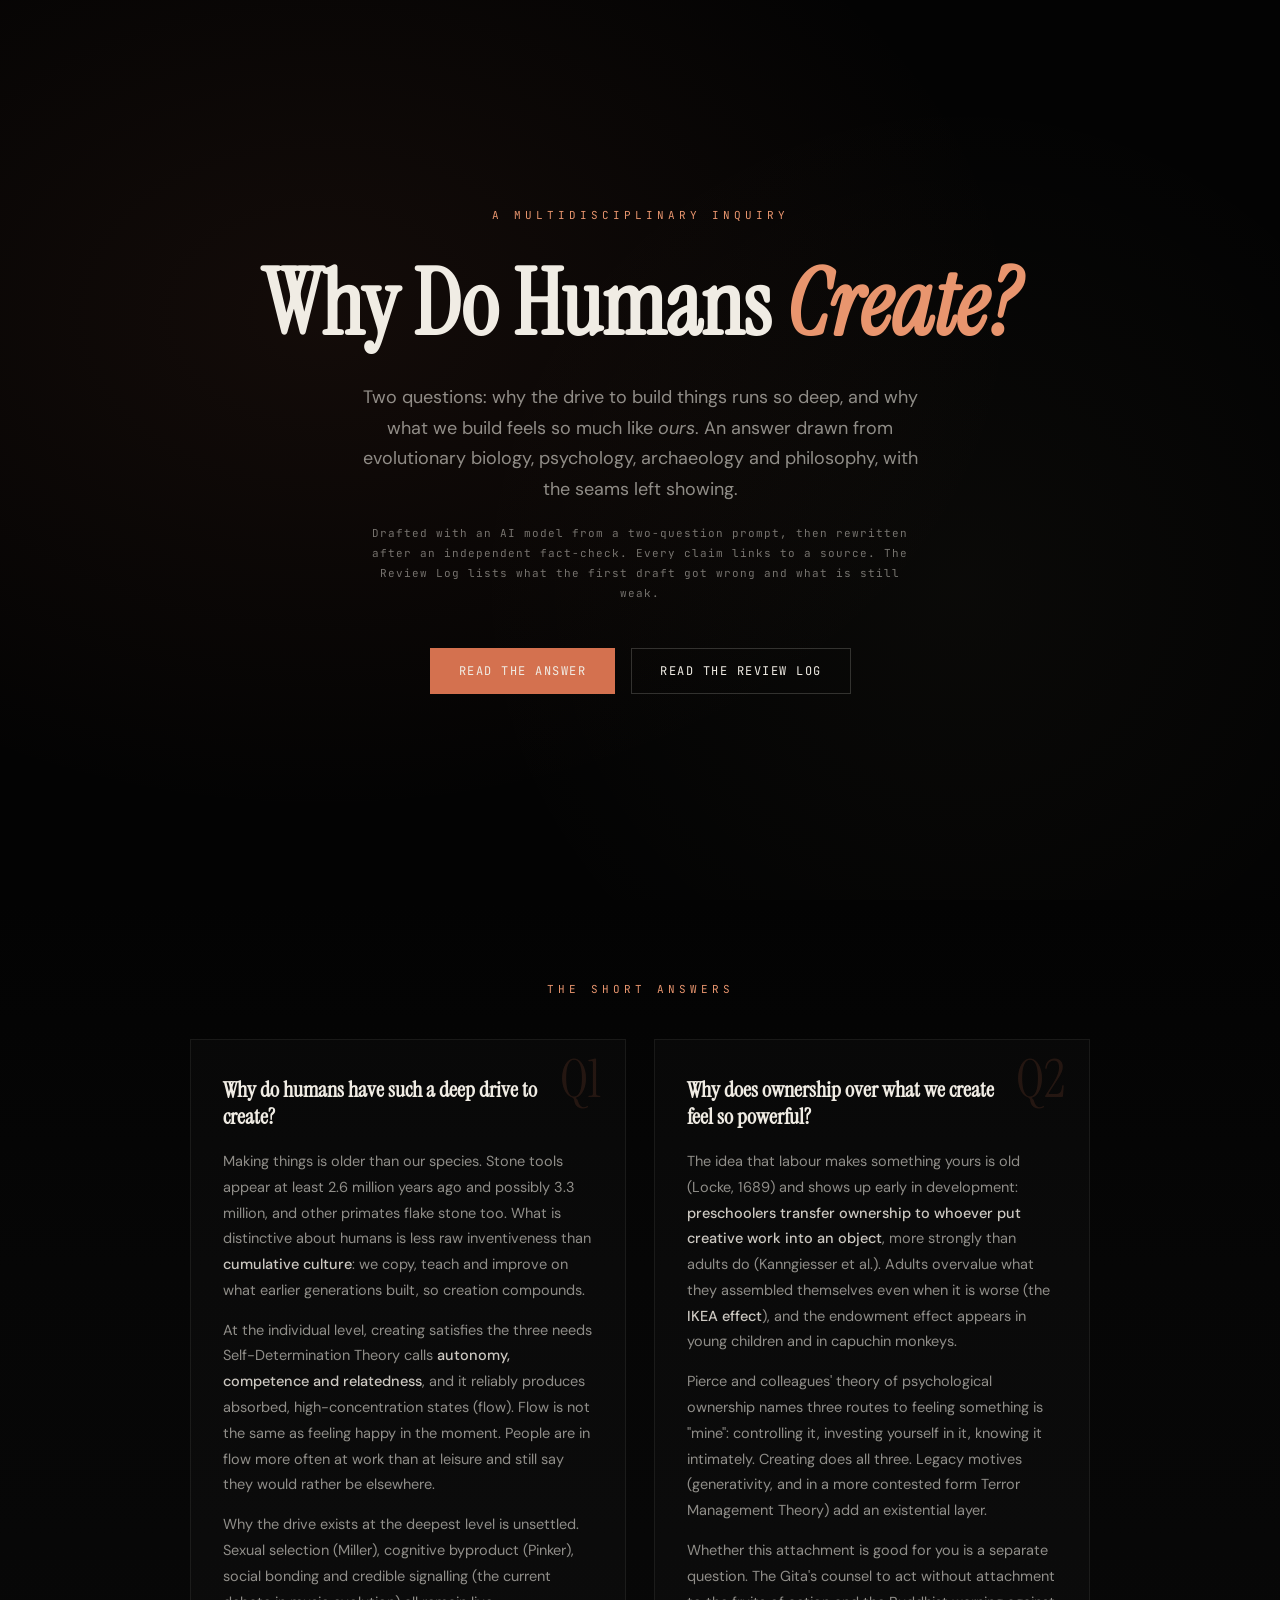
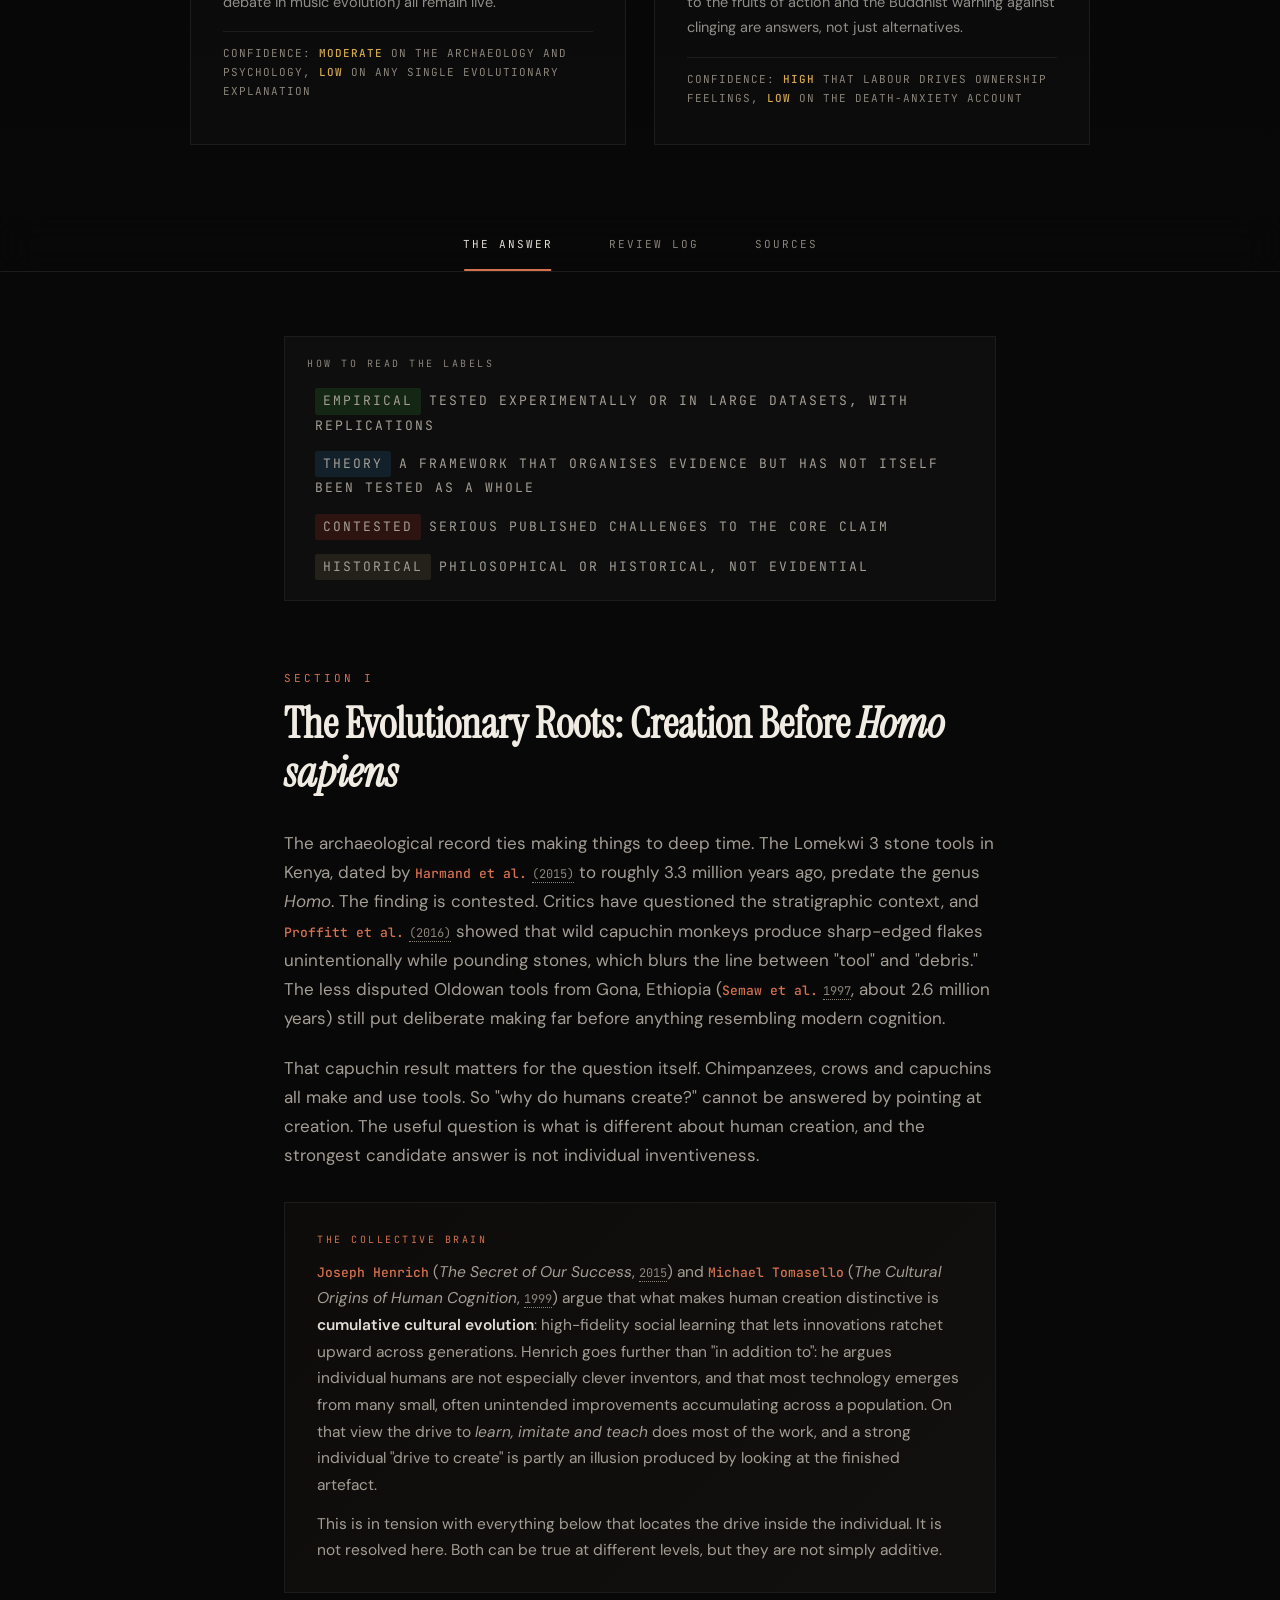
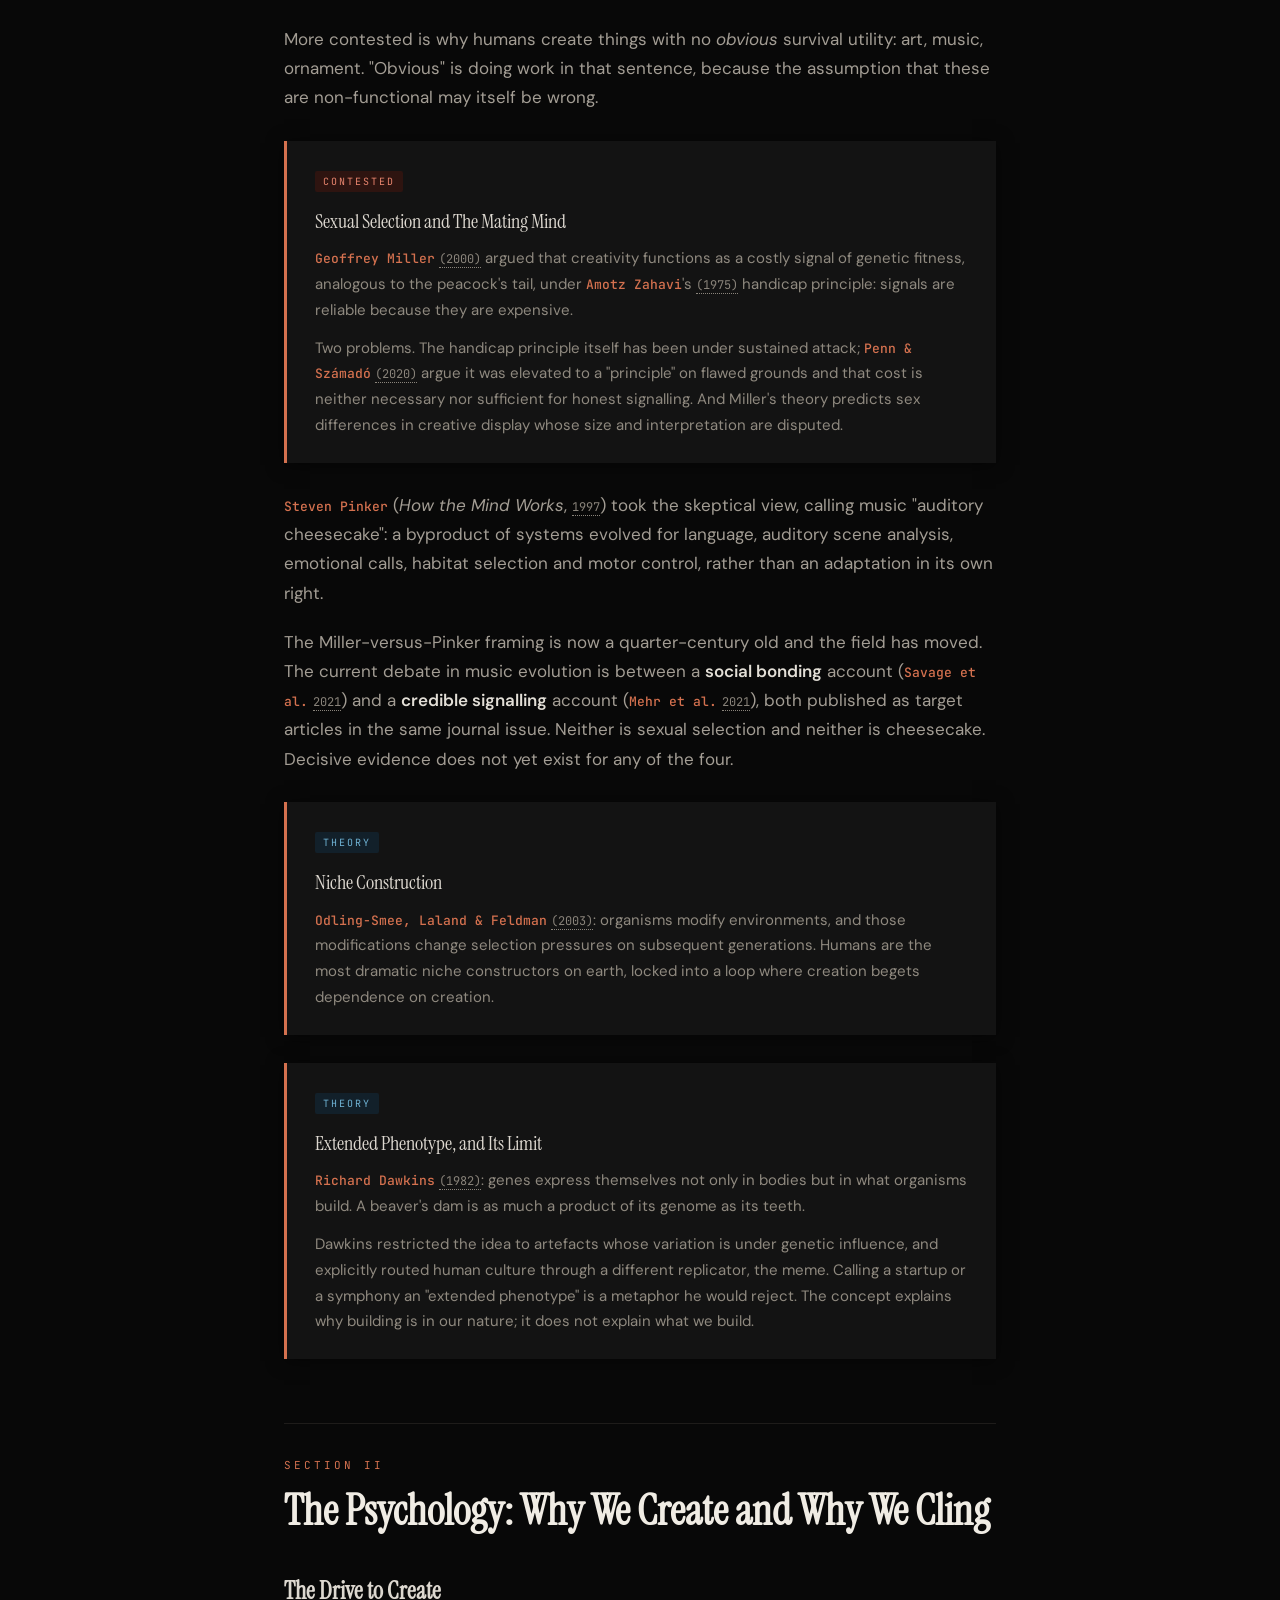
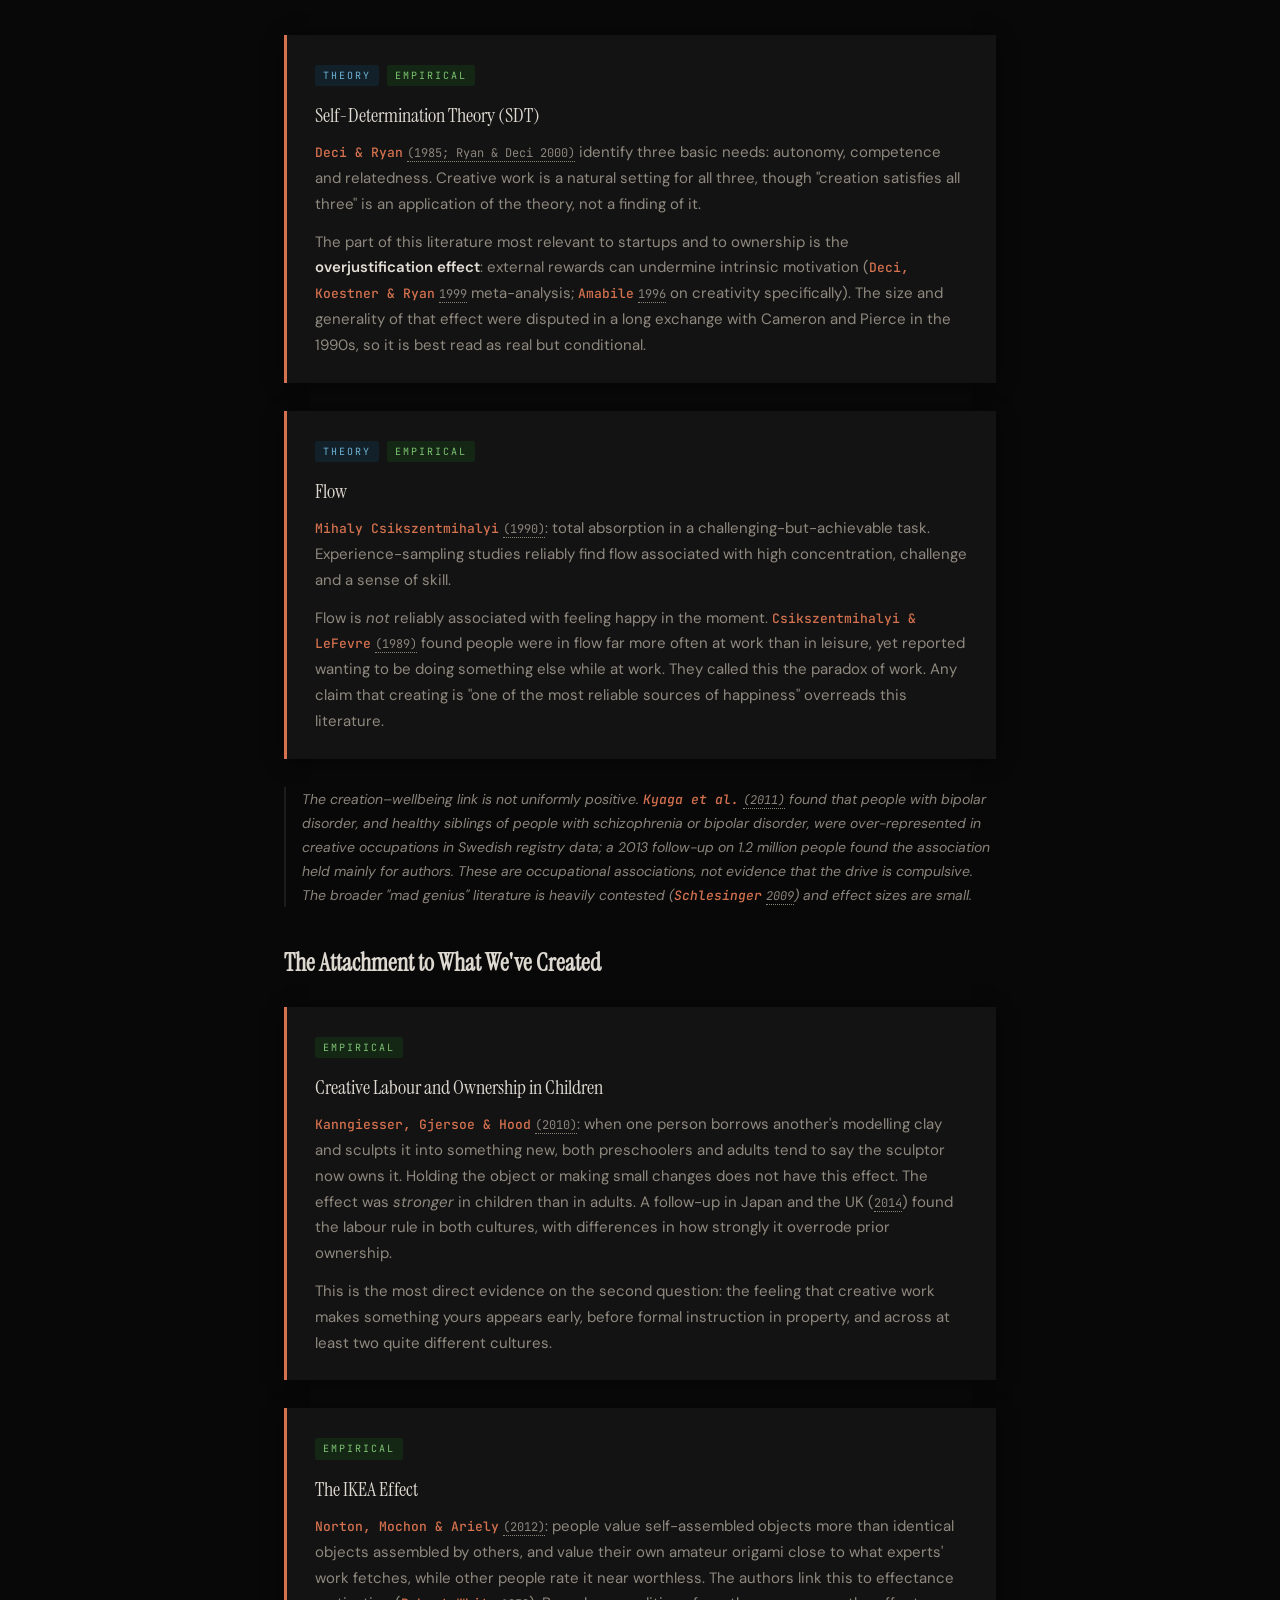
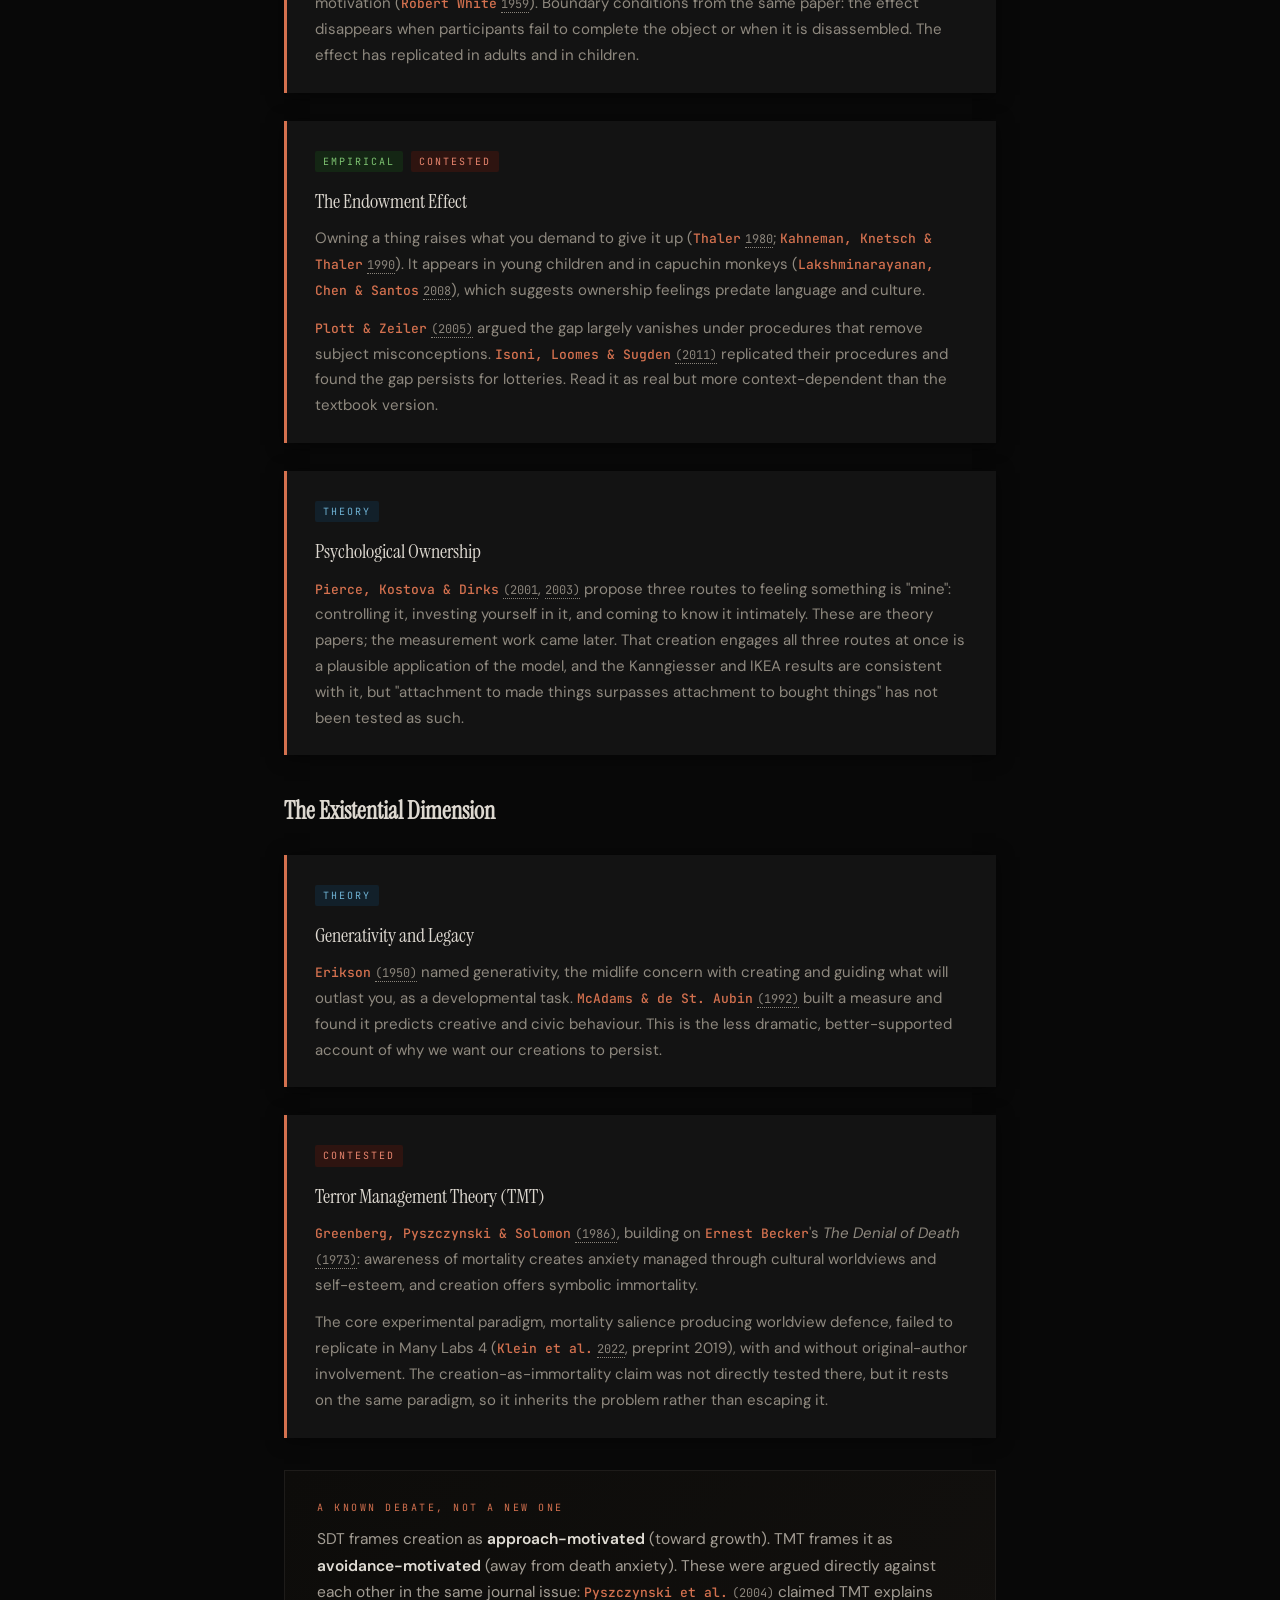
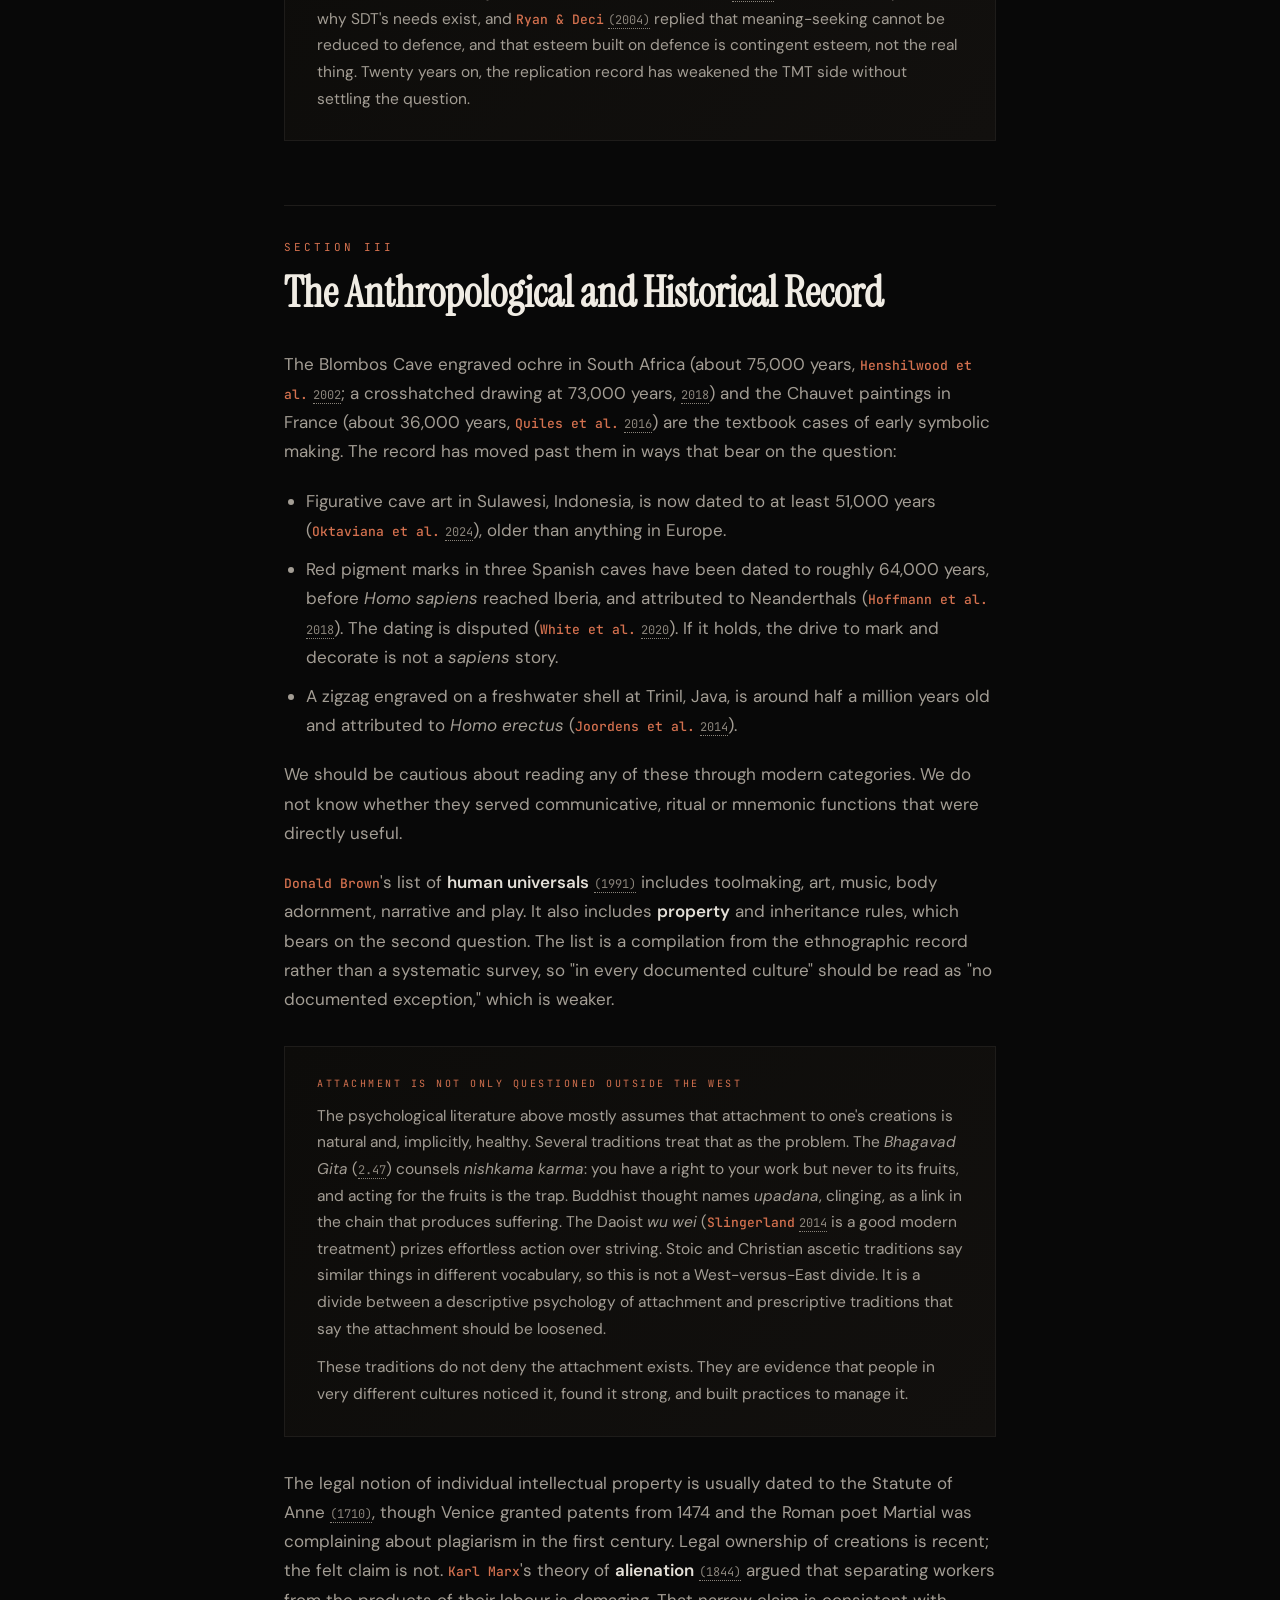
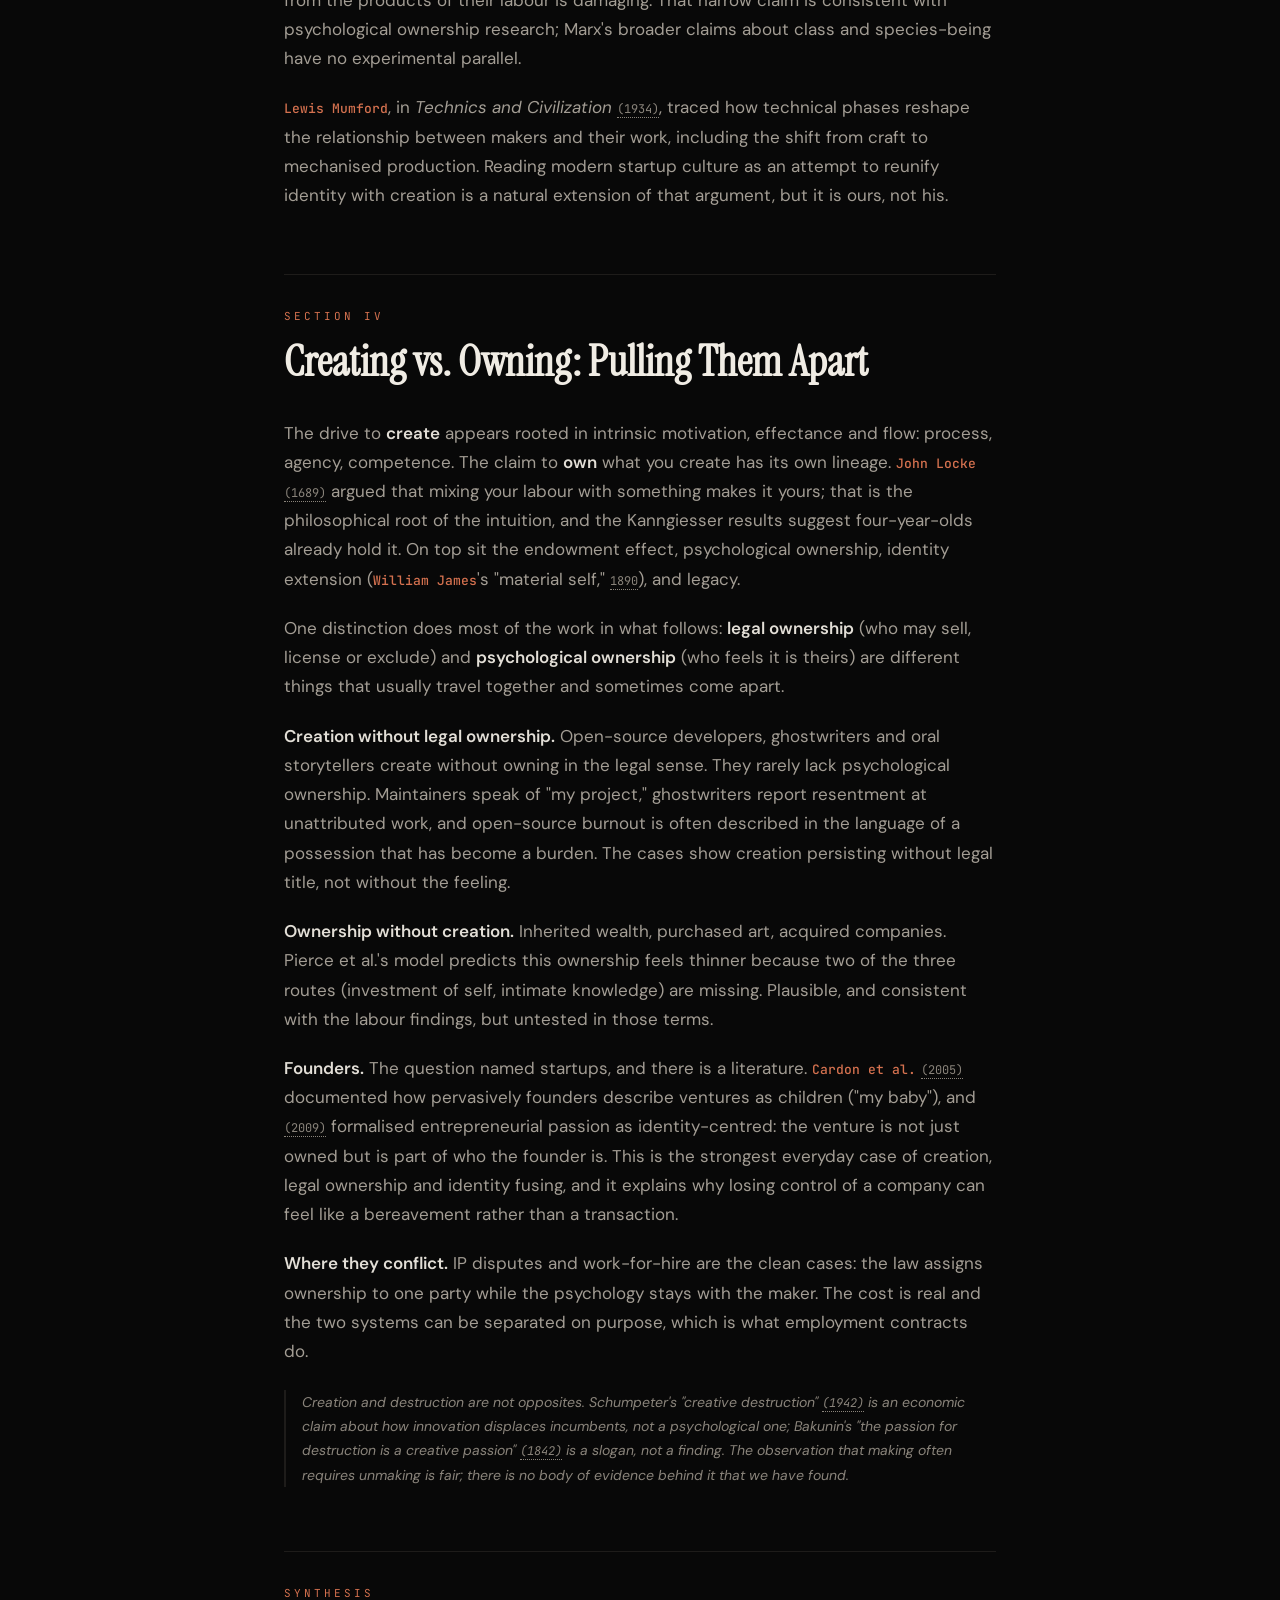
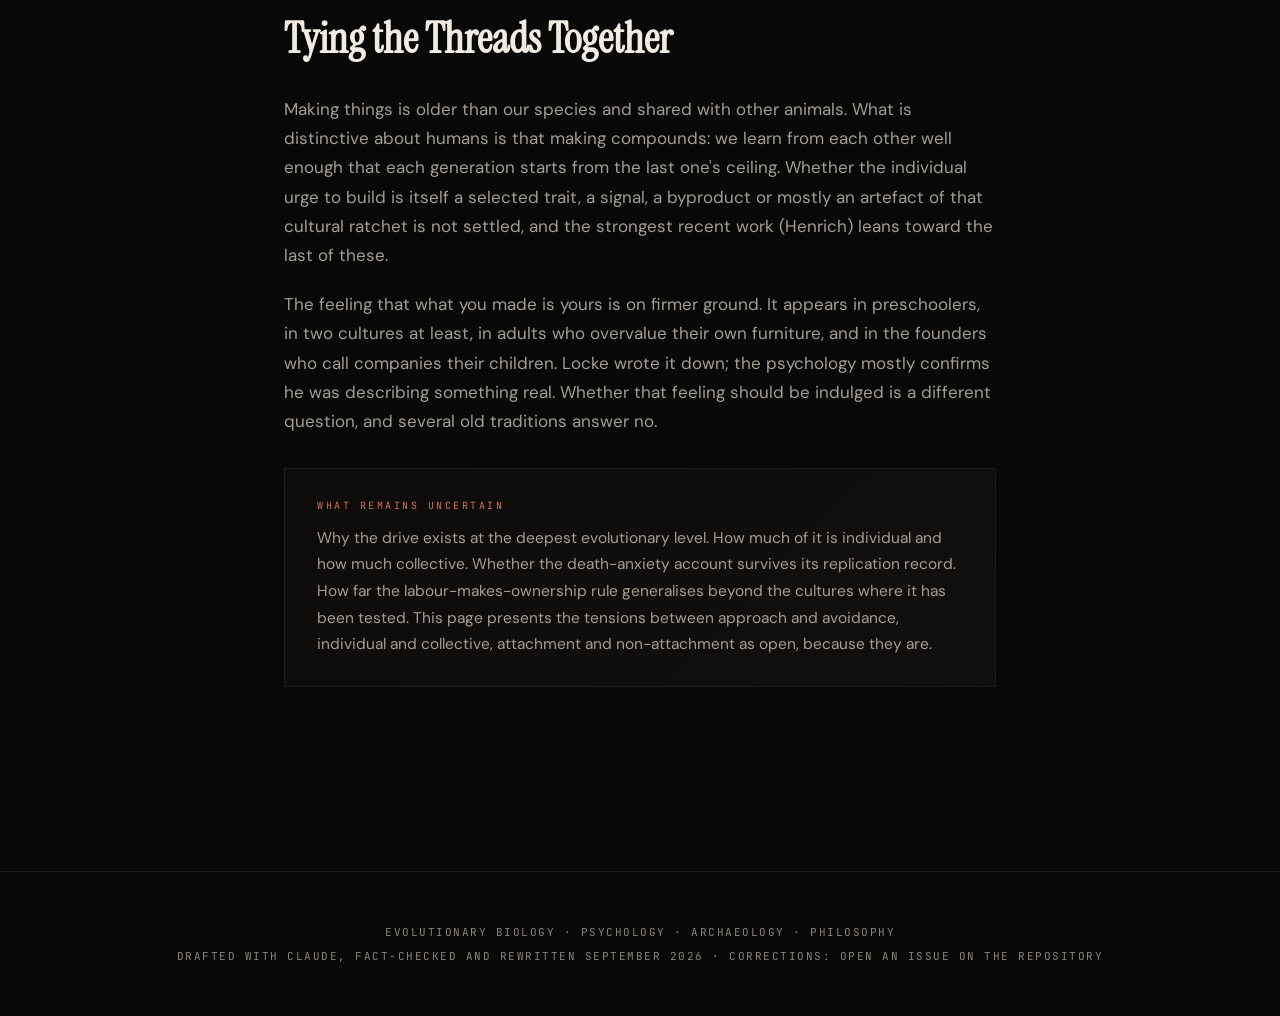
==== index.html @ f24d432f "Why Humans Create: fact-checked rewrite with sources and review log Co-Authored-By: Claude Fable 5.1" ====
<!DOCTYPE html>
<html lang="en">
<head>
<meta charset="UTF-8">
<meta name="viewport" content="width=device-width, initial-scale=1.0">
<title>Why Humans Create: A Multidisciplinary Inquiry</title>
<meta name="description" content="A research-grounded answer to two questions: why humans have such a deep drive to create, and why ownership over what we create feels so powerful. With sources, confidence labels, and a review log.">
<link href="https://fonts.googleapis.com/css2?family=Instrument+Serif:ital@0;1&family=DM+Sans:ital,wght@0,300;0,400;0,500;0,600;1,400&family=JetBrains+Mono:wght@400;500&display=swap" rel="stylesheet">
<style>
  :root {
    --ink: #e2ded6;
    --paper: #080808;
    --accent: #d4714f;
    --accent-light: #e8956e;
    --muted: #8a847b;
    --text-body: #a39d94;
    --text-card: #8f897f;
    --section-bg: #0e0e0e;
    --card-bg: #131313;
    --border: #1e1c1a;
    --shadow: rgba(0, 0, 0, 0.5);
  }

  * { margin: 0; padding: 0; box-sizing: border-box; }

  body {
    font-family: 'DM Sans', sans-serif;
    background: var(--paper);
    color: var(--ink);
    line-height: 1.72;
    font-size: 17px;
    -webkit-font-smoothing: antialiased;
  }

  a { color: var(--accent-light); }
  a:focus-visible, button:focus-visible { outline: 2px solid var(--accent-light); outline-offset: 3px; }

  /* HERO */
  .hero {
    min-height: 100vh;
    display: flex;
    flex-direction: column;
    justify-content: center;
    align-items: center;
    text-align: center;
    padding: 60px 24px;
    position: relative;
    overflow: hidden;
    background: #030303;
  }

  .hero::before {
    content: '';
    position: absolute;
    inset: 0;
    background:
      radial-gradient(ellipse 700px 500px at 25% 35%, rgba(212, 113, 79, 0.08), transparent),
      radial-gradient(ellipse 500px 500px at 75% 65%, rgba(232, 213, 160, 0.03), transparent);
    pointer-events: none;
  }

  .hero-label {
    font-family: 'JetBrains Mono', monospace;
    font-size: 11px;
    letter-spacing: 4px;
    text-transform: uppercase;
    color: var(--accent-light);
    margin-bottom: 32px;
    opacity: 0;
    animation: fadeUp 0.8s ease 0.2s forwards;
    position: relative; z-index: 1;
  }

  .hero h1 {
    font-family: 'Instrument Serif', serif;
    font-size: clamp(42px, 7vw, 96px);
    color: #f0ece4;
    line-height: 1.08;
    max-width: 800px;
    margin-bottom: 28px;
    opacity: 0;
    animation: fadeUp 0.8s ease 0.4s forwards;
    position: relative; z-index: 1;
  }

  .hero h1 em { font-style: italic; color: var(--accent-light); }

  .hero-sub {
    font-size: 18px;
    color: rgba(226, 222, 214, 0.62);
    max-width: 560px;
    line-height: 1.7;
    margin-bottom: 20px;
    opacity: 0;
    animation: fadeUp 0.8s ease 0.6s forwards;
    position: relative; z-index: 1;
  }

  .hero-prov {
    font-family: 'JetBrains Mono', monospace;
    font-size: 11px; letter-spacing: 1px;
    color: rgba(226, 222, 214, 0.5);
    max-width: 560px; line-height: 1.8;
    margin-bottom: 44px;
    opacity: 0; animation: fadeUp 0.8s ease 0.7s forwards;
    position: relative; z-index: 1;
  }

  .hero-nav {
    display: flex; gap: 16px; flex-wrap: wrap; justify-content: center;
    opacity: 0; animation: fadeUp 0.8s ease 0.8s forwards;
    position: relative; z-index: 1;
  }

  .hero-nav a, .hero-nav button {
    font-family: 'JetBrains Mono', monospace;
    font-size: 12px; letter-spacing: 1.5px; text-transform: uppercase;
    text-decoration: none; color: #f0ece4; background: none; cursor: pointer;
    padding: 14px 28px;
    border: 1px solid rgba(226, 222, 214, 0.2);
    transition: all 0.3s ease;
  }

  .hero-nav a:hover, .hero-nav button:hover { background: var(--accent); border-color: var(--accent); }
  .hero-nav .primary { background: var(--accent); border-color: var(--accent); }
  .hero-nav .primary:hover { background: var(--accent-light); border-color: var(--accent-light); }

  @keyframes fadeUp {
    from { opacity: 0; transform: translateY(24px); }
    to { opacity: 1; transform: translateY(0); }
  }

  @media (prefers-reduced-motion: reduce) {
    .hero-label, .hero h1, .hero-sub, .hero-prov, .hero-nav { animation: none; opacity: 1; }
  }

  /* TLDR */
  .tldr-section {
    background: linear-gradient(180deg, #030303, #060606 40%, var(--paper) 100%);
    padding: 80px 24px 72px;
  }

  .tldr-inner {
    max-width: 900px; margin: 0 auto;
    display: grid; grid-template-columns: 1fr 1fr; gap: 28px;
  }

  .tldr-label {
    grid-column: 1 / -1; text-align: center;
    font-family: 'JetBrains Mono', monospace;
    font-size: 11px; letter-spacing: 4px; text-transform: uppercase;
    color: var(--accent-light); margin-bottom: 12px;
  }

  .tldr-card {
    background: rgba(255, 255, 255, 0.015);
    border: 1px solid rgba(226, 222, 214, 0.08);
    padding: 36px 32px; position: relative;
  }

  .tldr-card .tldr-q-num {
    font-family: 'Instrument Serif', serif; font-size: 52px;
    color: rgba(212, 113, 79, 0.14);
    position: absolute; top: 14px; right: 24px; line-height: 1;
  }

  .tldr-card h3 {
    font-family: 'Instrument Serif', serif; font-size: 22px;
    color: #f0ece4; line-height: 1.25; margin-bottom: 18px; max-width: 88%;
  }

  .tldr-card p {
    font-size: 14.5px; line-height: 1.78;
    color: rgba(226, 222, 214, 0.62); margin-bottom: 14px;
  }
  .tldr-card p:last-child { margin-bottom: 0; }
  .tldr-card p strong { color: rgba(226, 222, 214, 0.9); font-weight: 500; }

  .confidence {
    font-family: 'JetBrains Mono', monospace; font-size: 11px; letter-spacing: 1px;
    text-transform: uppercase; color: var(--muted);
    border-top: 1px solid rgba(226, 222, 214, 0.08); padding-top: 12px; margin-top: 16px;
  }
  .confidence b { color: #d4a94e; font-weight: 500; }

  @media (max-width: 720px) {
    .tldr-inner { grid-template-columns: 1fr; }
    .tldr-section { padding: 60px 18px 48px; }
    .tldr-card { padding: 28px 24px; }
  }

  /* TABS */
  .tab-bar {
    position: sticky; top: 0; z-index: 100;
    background: rgba(8, 8, 8, 0.88);
    backdrop-filter: blur(20px); -webkit-backdrop-filter: blur(20px);
    border-bottom: 1px solid var(--border);
    display: flex; justify-content: center; padding: 0 24px;
  }

  .tab-btn {
    font-family: 'JetBrains Mono', monospace;
    font-size: 11px; letter-spacing: 2px; text-transform: uppercase;
    background: none; border: none; color: var(--muted);
    padding: 20px 28px; cursor: pointer; position: relative;
    transition: color 0.3s ease;
  }

  .tab-btn::after {
    content: ''; position: absolute; bottom: 0; left: 50%; transform: translateX(-50%);
    width: 0; height: 2px; background: var(--accent); transition: width 0.3s ease;
  }

  .tab-btn[aria-selected="true"] { color: var(--ink); }
  .tab-btn[aria-selected="true"]::after { width: 60%; }
  .tab-btn:hover { color: var(--ink); }

  /* CONTENT */
  .panel { display: none; }
  .panel.active { display: block; }

  .content-wrap { max-width: 760px; margin: 0 auto; padding: 64px 24px 120px; }

  .section-num {
    font-family: 'JetBrains Mono', monospace;
    font-size: 11px; letter-spacing: 3px; text-transform: uppercase;
    color: var(--accent); display: block; margin-bottom: 12px;
  }

  h2.section-title {
    font-family: 'Instrument Serif', serif;
    font-size: clamp(30px, 4.5vw, 42px); line-height: 1.15;
    margin-bottom: 32px; color: #f0ece4;
  }

  h3.sub-title {
    font-family: 'Instrument Serif', serif;
    font-size: 24px; line-height: 1.3; margin: 40px 0 16px; color: #ddd8d0;
  }

  .section-block { margin-bottom: 64px; padding-top: 32px; }
  .section-block + .section-block { border-top: 1px solid var(--border); }

  p { margin-bottom: 20px; color: var(--text-body); font-weight: 400; }
  ul.plain { margin: 0 0 20px 22px; color: var(--text-body); }
  ul.plain li { margin-bottom: 10px; }

  /* LEGEND */
  .legend {
    display: flex; flex-wrap: wrap; gap: 10px 18px; margin: 0 0 36px;
    padding: 18px 22px; border: 1px solid var(--border); background: var(--section-bg);
  }
  .legend .legend-title {
    flex-basis: 100%; font-family: 'JetBrains Mono', monospace; font-size: 10px;
    letter-spacing: 2.5px; text-transform: uppercase; color: var(--muted); margin-bottom: 4px;
  }
  .legend span.tag { font-size: 13px; color: var(--text-body); }
  .tag { display: inline-block; font-family: 'JetBrains Mono', monospace; font-size: 10px; letter-spacing: 2px; text-transform: uppercase; padding: 2px 8px; border-radius: 2px; margin-right: 8px; }
  .tag-empirical { background: #142614; color: #7ec472; }
  .tag-theory { background: #12202a; color: #6fb2d4; }
  .tag-contested { background: #2e1410; color: #e8856e; }
  .tag-historical { background: #24201a; color: #c9b184; }

  /* CONCEPT CARDS */
  .concept-card {
    background: var(--card-bg); border-left: 3px solid var(--accent);
    padding: 24px 28px; margin: 28px 0; box-shadow: 0 2px 16px var(--shadow);
  }

  .concept-card .card-label { margin-bottom: 10px; }

  .concept-card .card-title {
    font-family: 'Instrument Serif', serif; font-size: 20px;
    margin-bottom: 8px; color: #ddd8d0;
  }

  .concept-card p { font-size: 15px; margin-bottom: 12px; color: var(--text-card); }
  .concept-card p:last-child { margin-bottom: 0; }

  /* TENSION CALLOUT */
  .tension-box {
    background: linear-gradient(135deg, #0d0c0a, #12100e);
    border: 1px solid var(--border); padding: 28px 32px; margin: 32px 0;
    position: relative;
  }

  .tension-box .tension-label {
    font-family: 'JetBrains Mono', monospace;
    font-size: 10px; letter-spacing: 2.5px; text-transform: uppercase;
    color: var(--accent); margin-bottom: 10px;
  }

  .tension-box p { font-size: 15.5px; margin-bottom: 12px; color: var(--text-body); }
  .tension-box p:last-child { margin-bottom: 0; }

  .researcher { font-family: 'JetBrains Mono', monospace; font-size: 13px; font-weight: 500; color: var(--accent); }
  a.cite { font-family: 'JetBrains Mono', monospace; font-size: 12px; color: var(--muted); text-decoration: none; border-bottom: 1px dotted var(--muted); }
  a.cite:hover { color: var(--accent-light); border-bottom-color: var(--accent-light); }
  strong { font-weight: 600; color: var(--ink); }
  em { font-style: italic; }

  /* REVIEW LOG */
  .audit-item {
    background: var(--card-bg); border: 1px solid var(--border);
    margin: 24px 0; box-shadow: 0 1px 8px var(--shadow); padding: 20px 24px;
  }
  .audit-head { display: flex; align-items: flex-start; gap: 12px; margin-bottom: 10px; }
  .audit-severity {
    font-family: 'JetBrains Mono', monospace;
    font-size: 10px; letter-spacing: 1px; text-transform: uppercase;
    padding: 3px 10px; border-radius: 2px; flex-shrink: 0; margin-top: 3px;
  }
  .severity-high { background: #2e1410; color: #e8856e; }
  .severity-med { background: #2a2010; color: #d4a94e; }
  .severity-low { background: #142614; color: #7ec472; }
  .audit-head h4 { font-family: 'DM Sans', sans-serif; font-size: 16px; font-weight: 500; color: #ccc8c0; line-height: 1.4; }
  .audit-item p { font-size: 15px; margin-bottom: 10px; }
  .audit-item p:last-child { margin-bottom: 0; }
  .audit-item .fix { color: var(--text-card); }
  .audit-item .fix b { color: #7ec472; font-weight: 500; font-family: 'JetBrains Mono', monospace; font-size: 11px; letter-spacing: 1px; text-transform: uppercase; margin-right: 6px; }
  .audit-item .fix b.open { color: #d4a94e; }

  .aside-note {
    font-size: 14px; color: var(--muted);
    border-left: 2px solid var(--border); padding-left: 16px;
    margin: 24px 0; font-style: italic;
  }

  /* SOURCES */
  .sources ol { margin: 0 0 0 22px; color: var(--text-body); font-size: 14.5px; }
  .sources li { margin-bottom: 12px; line-height: 1.6; }
  .sources li:target { background: rgba(212, 113, 79, 0.08); outline: 1px solid rgba(212,113,79,0.3); padding: 4px 8px; }
  .sources a { color: var(--accent-light); text-decoration: none; border-bottom: 1px dotted var(--accent-light); word-break: break-all; }

  .progress-track { position: fixed; top: 0; left: 0; width: 100%; height: 3px; z-index: 200; }
  .progress-fill { height: 100%; width: 0%; background: var(--accent); transition: width 0.1s linear; }

  .footer {
    text-align: center; padding: 48px 24px; border-top: 1px solid var(--border);
    font-family: 'JetBrains Mono', monospace;
    font-size: 11px; letter-spacing: 1.5px; text-transform: uppercase; color: var(--muted);
    line-height: 2.2;
  }

  @media (max-width: 640px) {
    .content-wrap { padding: 40px 18px 80px; }
    .tab-btn { padding: 16px 14px; font-size: 10px; letter-spacing: 1.5px; }
    .concept-card { padding: 20px; }
    .tension-box { padding: 24px 20px; }
    .hero-nav a, .hero-nav button { padding: 12px 20px; }
  }
</style>
</head>
<body>

<div class="progress-track" aria-hidden="true"><div class="progress-fill" id="progressFill"></div></div>

<section class="hero">
  <span class="hero-label">A Multidisciplinary Inquiry</span>
  <h1>Why Do Humans <em>Create?</em></h1>
  <p class="hero-sub">Two questions: why the drive to build things runs so deep, and why what we build feels so much like <em>ours</em>. An answer drawn from evolutionary biology, psychology, archaeology and philosophy, with the seams left showing.</p>
  <p class="hero-prov">Drafted with an AI model from a two-question prompt, then rewritten after an independent fact-check. Every claim links to a source. The Review Log lists what the first draft got wrong and what is still weak.</p>
  <div class="hero-nav">
    <button class="primary" type="button" onclick="switchTab('research', true)">Read the Answer</button>
    <button type="button" onclick="switchTab('audit', true)">Read the Review Log</button>
  </div>
</section>

<section class="tldr-section">
  <div class="tldr-inner">
    <div class="tldr-label">The Short Answers</div>
    <div class="tldr-card">
      <span class="tldr-q-num" aria-hidden="true">Q1</span>
      <h3>Why do humans have such a deep drive to create?</h3>
      <p>Making things is older than our species. Stone tools appear at least 2.6 million years ago and possibly 3.3 million, and other primates flake stone too. What is distinctive about humans is less raw inventiveness than <strong>cumulative culture</strong>: we copy, teach and improve on what earlier generations built, so creation compounds.</p>
      <p>At the individual level, creating satisfies the three needs Self-Determination Theory calls <strong>autonomy, competence and relatedness</strong>, and it reliably produces absorbed, high-concentration states (flow). Flow is not the same as feeling happy in the moment. People are in flow more often at work than at leisure and still say they would rather be elsewhere.</p>
      <p>Why the drive exists at the deepest level is unsettled. Sexual selection (Miller), cognitive byproduct (Pinker), social bonding and credible signalling (the current debate in music evolution) all remain live.</p>
      <div class="confidence">Confidence: <b>moderate</b> on the archaeology and psychology, <b>low</b> on any single evolutionary explanation</div>
    </div>
    <div class="tldr-card">
      <span class="tldr-q-num" aria-hidden="true">Q2</span>
      <h3>Why does ownership over what we create feel so powerful?</h3>
      <p>The idea that labour makes something yours is old (Locke, 1689) and shows up early in development: <strong>preschoolers transfer ownership to whoever put creative work into an object</strong>, more strongly than adults do (Kanngiesser et al.). Adults overvalue what they assembled themselves even when it is worse (the <strong>IKEA effect</strong>), and the endowment effect appears in young children and in capuchin monkeys.</p>
      <p>Pierce and colleagues' theory of psychological ownership names three routes to feeling something is "mine": controlling it, investing yourself in it, knowing it intimately. Creating does all three. Legacy motives (generativity, and in a more contested form Terror Management Theory) add an existential layer.</p>
      <p>Whether this attachment is good for you is a separate question. The Gita's counsel to act without attachment to the fruits of action and the Buddhist warning against clinging are answers, not just alternatives.</p>
      <div class="confidence">Confidence: <b>high</b> that labour drives ownership feelings, <b>low</b> on the death-anxiety account</div>
    </div>
  </div>
</section>

<div class="tab-bar" id="main" role="tablist" aria-label="Page sections">
  <button class="tab-btn" role="tab" id="tab-research" aria-controls="panel-research" aria-selected="true" onclick="switchTab('research')">The Answer</button>
  <button class="tab-btn" role="tab" id="tab-audit" aria-controls="panel-audit" aria-selected="false" onclick="switchTab('audit')">Review Log</button>
  <button class="tab-btn" role="tab" id="tab-sources" aria-controls="panel-sources" aria-selected="false" onclick="switchTab('sources')">Sources</button>
</div>

<div class="panel active" id="panel-research" role="tabpanel" aria-labelledby="tab-research">
<div class="content-wrap">

  <div class="legend" aria-label="How to read the labels">
    <span class="legend-title">How to read the labels</span>
    <span class="tag"><span class="tag tag-empirical">Empirical</span>Tested experimentally or in large datasets, with replications</span>
    <span class="tag"><span class="tag tag-theory">Theory</span>A framework that organises evidence but has not itself been tested as a whole</span>
    <span class="tag"><span class="tag tag-contested">Contested</span>Serious published challenges to the core claim</span>
    <span class="tag"><span class="tag tag-historical">Historical</span>Philosophical or historical, not evidential</span>
  </div>

  <div class="section-block" id="s1">
    <span class="section-num">Section I</span>
    <h2 class="section-title">The Evolutionary Roots: Creation Before <em>Homo sapiens</em></h2>
    <p>The archaeological record ties making things to deep time. The Lomekwi 3 stone tools in Kenya, dated by <span class="researcher">Harmand et al.</span> <a class="cite" href="#ref-harmand2015">(2015)</a> to roughly 3.3 million years ago, predate the genus <em>Homo</em>. The finding is contested. Critics have questioned the stratigraphic context, and <span class="researcher">Proffitt et al.</span> <a class="cite" href="#ref-proffitt2016">(2016)</a> showed that wild capuchin monkeys produce sharp-edged flakes unintentionally while pounding stones, which blurs the line between "tool" and "debris." The less disputed Oldowan tools from Gona, Ethiopia (<span class="researcher">Semaw et al.</span> <a class="cite" href="#ref-semaw1997">1997</a>, about 2.6 million years) still put deliberate making far before anything resembling modern cognition.</p>
    <p>That capuchin result matters for the question itself. Chimpanzees, crows and capuchins all make and use tools. So "why do humans create?" cannot be answered by pointing at creation. The useful question is what is different about human creation, and the strongest candidate answer is not individual inventiveness.</p>
    <div class="tension-box">
      <div class="tension-label">The Collective Brain</div>
      <p><span class="researcher">Joseph Henrich</span> (<em>The Secret of Our Success</em>, <a class="cite" href="#ref-henrich2015">2015</a>) and <span class="researcher">Michael Tomasello</span> (<em>The Cultural Origins of Human Cognition</em>, <a class="cite" href="#ref-tomasello1999">1999</a>) argue that what makes human creation distinctive is <strong>cumulative cultural evolution</strong>: high-fidelity social learning that lets innovations ratchet upward across generations. Henrich goes further than "in addition to": he argues individual humans are not especially clever inventors, and that most technology emerges from many small, often unintended improvements accumulating across a population. On that view the drive to <em>learn, imitate and teach</em> does most of the work, and a strong individual "drive to create" is partly an illusion produced by looking at the finished artefact.</p>
      <p>This is in tension with everything below that locates the drive inside the individual. It is not resolved here. Both can be true at different levels, but they are not simply additive.</p>
    </div>
    <p>More contested is why humans create things with no <em>obvious</em> survival utility: art, music, ornament. "Obvious" is doing work in that sentence, because the assumption that these are non-functional may itself be wrong.</p>
    <div class="concept-card">
      <div class="card-label"><span class="tag tag-contested">Contested</span></div>
      <div class="card-title">Sexual Selection and The Mating Mind</div>
      <p><span class="researcher">Geoffrey Miller</span> <a class="cite" href="#ref-miller2000">(2000)</a> argued that creativity functions as a costly signal of genetic fitness, analogous to the peacock's tail, under <span class="researcher">Amotz Zahavi</span>'s <a class="cite" href="#ref-zahavi1975">(1975)</a> handicap principle: signals are reliable because they are expensive.</p>
      <p>Two problems. The handicap principle itself has been under sustained attack; <span class="researcher">Penn &amp; Számadó</span> <a class="cite" href="#ref-penn2020">(2020)</a> argue it was elevated to a "principle" on flawed grounds and that cost is neither necessary nor sufficient for honest signalling. And Miller's theory predicts sex differences in creative display whose size and interpretation are disputed.</p>
    </div>
    <p><span class="researcher">Steven Pinker</span> (<em>How the Mind Works</em>, <a class="cite" href="#ref-pinker1997">1997</a>) took the skeptical view, calling music "auditory cheesecake": a byproduct of systems evolved for language, auditory scene analysis, emotional calls, habitat selection and motor control, rather than an adaptation in its own right.</p>
    <p>The Miller-versus-Pinker framing is now a quarter-century old and the field has moved. The current debate in music evolution is between a <strong>social bonding</strong> account (<span class="researcher">Savage et al.</span> <a class="cite" href="#ref-savage2021">2021</a>) and a <strong>credible signalling</strong> account (<span class="researcher">Mehr et al.</span> <a class="cite" href="#ref-mehr2021">2021</a>), both published as target articles in the same journal issue. Neither is sexual selection and neither is cheesecake. Decisive evidence does not yet exist for any of the four.</p>
    <div class="concept-card">
      <div class="card-label"><span class="tag tag-theory">Theory</span></div>
      <div class="card-title">Niche Construction</div>
      <p><span class="researcher">Odling-Smee, Laland &amp; Feldman</span> <a class="cite" href="#ref-odlingsmee2003">(2003)</a>: organisms modify environments, and those modifications change selection pressures on subsequent generations. Humans are the most dramatic niche constructors on earth, locked into a loop where creation begets dependence on creation.</p>
    </div>
    <div class="concept-card">
      <div class="card-label"><span class="tag tag-theory">Theory</span></div>
      <div class="card-title">Extended Phenotype, and Its Limit</div>
      <p><span class="researcher">Richard Dawkins</span> <a class="cite" href="#ref-dawkins1982">(1982)</a>: genes express themselves not only in bodies but in what organisms build. A beaver's dam is as much a product of its genome as its teeth.</p>
      <p>Dawkins restricted the idea to artefacts whose variation is under genetic influence, and explicitly routed human culture through a different replicator, the meme. Calling a startup or a symphony an "extended phenotype" is a metaphor he would reject. The concept explains why building is in our nature; it does not explain what we build.</p>
    </div>
  </div>

  <div class="section-block" id="s2">
    <span class="section-num">Section II</span>
    <h2 class="section-title">The Psychology: Why We Create and Why We Cling</h2>
    <h3 class="sub-title">The Drive to Create</h3>
    <div class="concept-card">
      <div class="card-label"><span class="tag tag-theory">Theory</span><span class="tag tag-empirical">Empirical</span></div>
      <div class="card-title">Self-Determination Theory (SDT)</div>
      <p><span class="researcher">Deci &amp; Ryan</span> <a class="cite" href="#ref-deci1985">(1985; Ryan &amp; Deci 2000)</a> identify three basic needs: autonomy, competence and relatedness. Creative work is a natural setting for all three, though "creation satisfies all three" is an application of the theory, not a finding of it.</p>
      <p>The part of this literature most relevant to startups and to ownership is the <strong>overjustification effect</strong>: external rewards can undermine intrinsic motivation (<span class="researcher">Deci, Koestner &amp; Ryan</span> <a class="cite" href="#ref-deci1999">1999</a> meta-analysis; <span class="researcher">Amabile</span> <a class="cite" href="#ref-amabile1996">1996</a> on creativity specifically). The size and generality of that effect were disputed in a long exchange with Cameron and Pierce in the 1990s, so it is best read as real but conditional.</p>
    </div>
    <div class="concept-card">
      <div class="card-label"><span class="tag tag-theory">Theory</span><span class="tag tag-empirical">Empirical</span></div>
      <div class="card-title">Flow</div>
      <p><span class="researcher">Mihaly Csikszentmihalyi</span> <a class="cite" href="#ref-csik1990">(1990)</a>: total absorption in a challenging-but-achievable task. Experience-sampling studies reliably find flow associated with high concentration, challenge and a sense of skill.</p>
      <p>Flow is <em>not</em> reliably associated with feeling happy in the moment. <span class="researcher">Csikszentmihalyi &amp; LeFevre</span> <a class="cite" href="#ref-csik1989">(1989)</a> found people were in flow far more often at work than in leisure, yet reported wanting to be doing something else while at work. They called this the paradox of work. Any claim that creating is "one of the most reliable sources of happiness" overreads this literature.</p>
    </div>
    <div class="aside-note">The creation–wellbeing link is not uniformly positive. <span class="researcher">Kyaga et al.</span> <a class="cite" href="#ref-kyaga2011">(2011)</a> found that people with bipolar disorder, and healthy siblings of people with schizophrenia or bipolar disorder, were over-represented in creative occupations in Swedish registry data; a 2013 follow-up on 1.2 million people found the association held mainly for authors. These are occupational associations, not evidence that the drive is compulsive. The broader "mad genius" literature is heavily contested (<span class="researcher">Schlesinger</span> <a class="cite" href="#ref-schlesinger2009">2009</a>) and effect sizes are small.</div>
    <h3 class="sub-title">The Attachment to What We've Created</h3>
    <div class="concept-card">
      <div class="card-label"><span class="tag tag-empirical">Empirical</span></div>
      <div class="card-title">Creative Labour and Ownership in Children</div>
      <p><span class="researcher">Kanngiesser, Gjersoe &amp; Hood</span> <a class="cite" href="#ref-kanngiesser2010">(2010)</a>: when one person borrows another's modelling clay and sculpts it into something new, both preschoolers and adults tend to say the sculptor now owns it. Holding the object or making small changes does not have this effect. The effect was <em>stronger</em> in children than in adults. A follow-up in Japan and the UK (<a class="cite" href="#ref-kanngiesser2014">2014</a>) found the labour rule in both cultures, with differences in how strongly it overrode prior ownership.</p>
      <p>This is the most direct evidence on the second question: the feeling that creative work makes something yours appears early, before formal instruction in property, and across at least two quite different cultures.</p>
    </div>
    <div class="concept-card">
      <div class="card-label"><span class="tag tag-empirical">Empirical</span></div>
      <div class="card-title">The IKEA Effect</div>
      <p><span class="researcher">Norton, Mochon &amp; Ariely</span> <a class="cite" href="#ref-norton2012">(2012)</a>: people value self-assembled objects more than identical objects assembled by others, and value their own amateur origami close to what experts' work fetches, while other people rate it near worthless. The authors link this to effectance motivation (<span class="researcher">Robert White</span> <a class="cite" href="#ref-white1959">1959</a>). Boundary conditions from the same paper: the effect disappears when participants fail to complete the object or when it is disassembled. The effect has replicated in adults and in children.</p>
    </div>
    <div class="concept-card">
      <div class="card-label"><span class="tag tag-empirical">Empirical</span><span class="tag tag-contested">Contested</span></div>
      <div class="card-title">The Endowment Effect</div>
      <p>Owning a thing raises what you demand to give it up (<span class="researcher">Thaler</span> <a class="cite" href="#ref-thaler1980">1980</a>; <span class="researcher">Kahneman, Knetsch &amp; Thaler</span> <a class="cite" href="#ref-kkt1990">1990</a>). It appears in young children and in capuchin monkeys (<span class="researcher">Lakshminarayanan, Chen &amp; Santos</span> <a class="cite" href="#ref-santos2008">2008</a>), which suggests ownership feelings predate language and culture.</p>
      <p><span class="researcher">Plott &amp; Zeiler</span> <a class="cite" href="#ref-plott2005">(2005)</a> argued the gap largely vanishes under procedures that remove subject misconceptions. <span class="researcher">Isoni, Loomes &amp; Sugden</span> <a class="cite" href="#ref-isoni2011">(2011)</a> replicated their procedures and found the gap persists for lotteries. Read it as real but more context-dependent than the textbook version.</p>
    </div>
    <div class="concept-card">
      <div class="card-label"><span class="tag tag-theory">Theory</span></div>
      <div class="card-title">Psychological Ownership</div>
      <p><span class="researcher">Pierce, Kostova &amp; Dirks</span> <a class="cite" href="#ref-pierce2001">(2001</a>, <a class="cite" href="#ref-pierce2003">2003)</a> propose three routes to feeling something is "mine": controlling it, investing yourself in it, and coming to know it intimately. These are theory papers; the measurement work came later. That creation engages all three routes at once is a plausible application of the model, and the Kanngiesser and IKEA results are consistent with it, but "attachment to made things surpasses attachment to bought things" has not been tested as such.</p>
    </div>
    <h3 class="sub-title">The Existential Dimension</h3>
    <div class="concept-card">
      <div class="card-label"><span class="tag tag-theory">Theory</span></div>
      <div class="card-title">Generativity and Legacy</div>
      <p><span class="researcher">Erikson</span> <a class="cite" href="#ref-erikson1950">(1950)</a> named generativity, the midlife concern with creating and guiding what will outlast you, as a developmental task. <span class="researcher">McAdams &amp; de St. Aubin</span> <a class="cite" href="#ref-mcadams1992">(1992)</a> built a measure and found it predicts creative and civic behaviour. This is the less dramatic, better-supported account of why we want our creations to persist.</p>
    </div>
    <div class="concept-card">
      <div class="card-label"><span class="tag tag-contested">Contested</span></div>
      <div class="card-title">Terror Management Theory (TMT)</div>
      <p><span class="researcher">Greenberg, Pyszczynski &amp; Solomon</span> <a class="cite" href="#ref-greenberg1986">(1986)</a>, building on <span class="researcher">Ernest Becker</span>'s <em>The Denial of Death</em> <a class="cite" href="#ref-becker1973">(1973)</a>: awareness of mortality creates anxiety managed through cultural worldviews and self-esteem, and creation offers symbolic immortality.</p>
      <p>The core experimental paradigm, mortality salience producing worldview defence, failed to replicate in Many Labs 4 (<span class="researcher">Klein et al.</span> <a class="cite" href="#ref-klein2022">2022</a>, preprint 2019), with and without original-author involvement. The creation-as-immortality claim was not directly tested there, but it rests on the same paradigm, so it inherits the problem rather than escaping it.</p>
    </div>
    <div class="tension-box">
      <div class="tension-label">A Known Debate, Not a New One</div>
      <p>SDT frames creation as <strong>approach-motivated</strong> (toward growth). TMT frames it as <strong>avoidance-motivated</strong> (away from death anxiety). These were argued directly against each other in the same journal issue: <span class="researcher">Pyszczynski et al.</span> <a class="cite" href="#ref-pyszczynski2004">(2004)</a> claimed TMT explains why SDT's needs exist, and <span class="researcher">Ryan &amp; Deci</span> <a class="cite" href="#ref-ryan2004">(2004)</a> replied that meaning-seeking cannot be reduced to defence, and that esteem built on defence is contingent esteem, not the real thing. Twenty years on, the replication record has weakened the TMT side without settling the question.</p>
    </div>
  </div>

  <div class="section-block" id="s3">
    <span class="section-num">Section III</span>
    <h2 class="section-title">The Anthropological and Historical Record</h2>
    <p>The Blombos Cave engraved ochre in South Africa (about 75,000 years, <span class="researcher">Henshilwood et al.</span> <a class="cite" href="#ref-henshilwood2002">2002</a>; a crosshatched drawing at 73,000 years, <a class="cite" href="#ref-henshilwood2018">2018</a>) and the Chauvet paintings in France (about 36,000 years, <span class="researcher">Quiles et al.</span> <a class="cite" href="#ref-quiles2016">2016</a>) are the textbook cases of early symbolic making. The record has moved past them in ways that bear on the question:</p>
    <ul class="plain">
      <li>Figurative cave art in Sulawesi, Indonesia, is now dated to at least 51,000 years (<span class="researcher">Oktaviana et al.</span> <a class="cite" href="#ref-oktaviana2024">2024</a>), older than anything in Europe.</li>
      <li>Red pigment marks in three Spanish caves have been dated to roughly 64,000 years, before <em>Homo sapiens</em> reached Iberia, and attributed to Neanderthals (<span class="researcher">Hoffmann et al.</span> <a class="cite" href="#ref-hoffmann2018">2018</a>). The dating is disputed (<span class="researcher">White et al.</span> <a class="cite" href="#ref-white2020">2020</a>). If it holds, the drive to mark and decorate is not a <em>sapiens</em> story.</li>
      <li>A zigzag engraved on a freshwater shell at Trinil, Java, is around half a million years old and attributed to <em>Homo erectus</em> (<span class="researcher">Joordens et al.</span> <a class="cite" href="#ref-joordens2014">2014</a>).</li>
    </ul>
    <p>We should be cautious about reading any of these through modern categories. We do not know whether they served communicative, ritual or mnemonic functions that were directly useful.</p>
    <p><span class="researcher">Donald Brown</span>'s list of <strong>human universals</strong> <a class="cite" href="#ref-brown1991">(1991)</a> includes toolmaking, art, music, body adornment, narrative and play. It also includes <strong>property</strong> and inheritance rules, which bears on the second question. The list is a compilation from the ethnographic record rather than a systematic survey, so "in every documented culture" should be read as "no documented exception," which is weaker.</p>
    <div class="tension-box">
      <div class="tension-label">Attachment Is Not Only Questioned Outside the West</div>
      <p>The psychological literature above mostly assumes that attachment to one's creations is natural and, implicitly, healthy. Several traditions treat that as the problem. The <em>Bhagavad Gita</em> (<a class="cite" href="#ref-gita">2.47</a>) counsels <em>nishkama karma</em>: you have a right to your work but never to its fruits, and acting for the fruits is the trap. Buddhist thought names <em>upadana</em>, clinging, as a link in the chain that produces suffering. The Daoist <em>wu wei</em> (<span class="researcher">Slingerland</span> <a class="cite" href="#ref-slingerland2014">2014</a> is a good modern treatment) prizes effortless action over striving. Stoic and Christian ascetic traditions say similar things in different vocabulary, so this is not a West-versus-East divide. It is a divide between a descriptive psychology of attachment and prescriptive traditions that say the attachment should be loosened.</p>
      <p>These traditions do not deny the attachment exists. They are evidence that people in very different cultures noticed it, found it strong, and built practices to manage it.</p>
    </div>
    <p>The legal notion of individual intellectual property is usually dated to the Statute of Anne <a class="cite" href="#ref-anne1710">(1710)</a>, though Venice granted patents from 1474 and the Roman poet Martial was complaining about plagiarism in the first century. Legal ownership of creations is recent; the felt claim is not. <span class="researcher">Karl Marx</span>'s theory of <strong>alienation</strong> <a class="cite" href="#ref-marx1844">(1844)</a> argued that separating workers from the products of their labour is damaging. That narrow claim is consistent with psychological ownership research; Marx's broader claims about class and species-being have no experimental parallel.</p>
    <p><span class="researcher">Lewis Mumford</span>, in <em>Technics and Civilization</em> <a class="cite" href="#ref-mumford1934">(1934)</a>, traced how technical phases reshape the relationship between makers and their work, including the shift from craft to mechanised production. Reading modern startup culture as an attempt to reunify identity with creation is a natural extension of that argument, but it is ours, not his.</p>
  </div>

  <div class="section-block" id="s4">
    <span class="section-num">Section IV</span>
    <h2 class="section-title">Creating vs. Owning: Pulling Them Apart</h2>
    <p>The drive to <strong>create</strong> appears rooted in intrinsic motivation, effectance and flow: process, agency, competence. The claim to <strong>own</strong> what you create has its own lineage. <span class="researcher">John Locke</span> <a class="cite" href="#ref-locke1689">(1689)</a> argued that mixing your labour with something makes it yours; that is the philosophical root of the intuition, and the Kanngiesser results suggest four-year-olds already hold it. On top sit the endowment effect, psychological ownership, identity extension (<span class="researcher">William James</span>'s "material self," <a class="cite" href="#ref-james1890">1890</a>), and legacy.</p>
    <p>One distinction does most of the work in what follows: <strong>legal ownership</strong> (who may sell, license or exclude) and <strong>psychological ownership</strong> (who feels it is theirs) are different things that usually travel together and sometimes come apart.</p>
    <p><strong>Creation without legal ownership.</strong> Open-source developers, ghostwriters and oral storytellers create without owning in the legal sense. They rarely lack psychological ownership. Maintainers speak of "my project," ghostwriters report resentment at unattributed work, and open-source burnout is often described in the language of a possession that has become a burden. The cases show creation persisting without legal title, not without the feeling.</p>
    <p><strong>Ownership without creation.</strong> Inherited wealth, purchased art, acquired companies. Pierce et al.'s model predicts this ownership feels thinner because two of the three routes (investment of self, intimate knowledge) are missing. Plausible, and consistent with the labour findings, but untested in those terms.</p>
    <p><strong>Founders.</strong> The question named startups, and there is a literature. <span class="researcher">Cardon et al.</span> <a class="cite" href="#ref-cardon2005">(2005)</a> documented how pervasively founders describe ventures as children ("my baby"), and <a class="cite" href="#ref-cardon2009">(2009)</a> formalised entrepreneurial passion as identity-centred: the venture is not just owned but is part of who the founder is. This is the strongest everyday case of creation, legal ownership and identity fusing, and it explains why losing control of a company can feel like a bereavement rather than a transaction.</p>
    <p><strong>Where they conflict.</strong> IP disputes and work-for-hire are the clean cases: the law assigns ownership to one party while the psychology stays with the maker. The cost is real and the two systems can be separated on purpose, which is what employment contracts do.</p>
    <div class="aside-note">Creation and <em>destruction</em> are not opposites. Schumpeter's "creative destruction" <a class="cite" href="#ref-schumpeter1942">(1942)</a> is an economic claim about how innovation displaces incumbents, not a psychological one; Bakunin's "the passion for destruction is a creative passion" <a class="cite" href="#ref-bakunin1842">(1842)</a> is a slogan, not a finding. The observation that making often requires unmaking is fair; there is no body of evidence behind it that we have found.</div>
  </div>

  <div class="section-block" id="s5">
    <span class="section-num">Synthesis</span>
    <h2 class="section-title">Tying the Threads Together</h2>
    <p>Making things is older than our species and shared with other animals. What is distinctive about humans is that making compounds: we learn from each other well enough that each generation starts from the last one's ceiling. Whether the individual urge to build is itself a selected trait, a signal, a byproduct or mostly an artefact of that cultural ratchet is not settled, and the strongest recent work (Henrich) leans toward the last of these.</p>
    <p>The feeling that what you made is yours is on firmer ground. It appears in preschoolers, in two cultures at least, in adults who overvalue their own furniture, and in the founders who call companies their children. Locke wrote it down; the psychology mostly confirms he was describing something real. Whether that feeling should be indulged is a different question, and several old traditions answer no.</p>
    <div class="tension-box">
      <div class="tension-label">What Remains Uncertain</div>
      <p>Why the drive exists at the deepest evolutionary level. How much of it is individual and how much collective. Whether the death-anxiety account survives its replication record. How far the labour-makes-ownership rule generalises beyond the cultures where it has been tested. This page presents the tensions between approach and avoidance, individual and collective, attachment and non-attachment as open, because they are.</p>
    </div>
  </div>

</div>
</div>

<div class="panel" id="panel-audit" role="tabpanel" aria-labelledby="tab-audit">
<div class="content-wrap">

  <div class="section-block">
    <span class="section-num">Review Log</span>
    <h2 class="section-title">What the First Draft Got Wrong</h2>
    <p>An earlier version of this page was drafted by an AI model and carried its own "critical audit" tab. An independent fact-check found that the audit contained no factual corrections, claimed fixes that were not in the text, and graded a draft the reader could not see. This log replaces it. It lists what was wrong in the previous version, what was changed, and what is still weak in the version you are reading. Items are ordered by how much they would have misled a reader.</p>
  </div>

  <div class="section-block">
    <span class="section-num">Category I</span>
    <h2 class="section-title">Errors and Misattributions</h2>

    <div class="audit-item"><div class="audit-head"><span class="audit-severity severity-high">High</span><h4>Flow was described as one of the most reliable sources of happiness</h4></div><p>The draft said experience-sampling studies find "higher happiness during active creation than passive leisure." The best-known ESM result says almost the opposite: people are in flow more at work than at leisure and still prefer leisure (the paradox of work). Flow tracks concentration and challenge, not momentary happiness.</p><p class="fix"><b>Changed</b> Rewritten in Section II with the 1989 study cited. Removed from the summary cards.</p></div>

    <div class="audit-item"><div class="audit-head"><span class="audit-severity severity-high">High</span><h4>Mumford was made to say things about startups</h4></div><p>One sentence attributed a guild-to-factory-to-startup arc to a 1934 book. The book does not frame history as guilds versus factories, and could not have said anything about startup culture.</p><p class="fix"><b>Changed</b> The sentence is split. Mumford owns the historical claim; the startup extension is marked as ours.</p></div>

    <div class="audit-item"><div class="audit-head"><span class="audit-severity severity-med">Medium</span><h4>Dawkins' extended phenotype was misapplied to human culture</h4></div><p>The draft called human creations "an extraordinarily flexible extended phenotype." Dawkins limited the concept to artefacts under genetic influence and handled culture through memes instead.</p><p class="fix"><b>Changed</b> The card now states the limit.</p></div>

    <div class="audit-item"><div class="audit-head"><span class="audit-severity severity-med">Medium</span><h4>Karma was confused with dharma</h4></div><p>"Karma frames creation as cosmic duty" mixes two concepts. Duty is dharma. The relevant teaching for the ownership question is the Gita's <em>nishkama karma</em>, acting without attachment to the fruits of action, which the draft did not mention.</p><p class="fix"><b>Changed</b> Rewritten in Section III with the verse cited.</p></div>

    <div class="audit-item"><div class="audit-head"><span class="audit-severity severity-med">Medium</span><h4>Psychological ownership was labelled an empirical finding</h4></div><p>Pierce, Kostova and Dirks (2001, 2003) are theory papers. The claim that "attachment to things we've made surpasses attachment to things merely purchased" was presented as their result. It is an inference from their model that has not been tested in those terms. The draft's audit flagged William James for exactly this category error and missed the same error one card up.</p><p class="fix"><b>Changed</b> Relabelled as theory; the inference is marked as such.</p></div>

    <div class="audit-item"><div class="audit-head"><span class="audit-severity severity-med">Medium</span><h4>The Kyaga aside overreached</h4></div><p>An occupational association between creative professions and bipolar disorder was used to support "the drive to create can be compulsive, obsessive." Registry data cannot show that. The draft's audit also cited "Simonton" with no title or date and asserted burnout rates with no source.</p><p class="fix"><b>Changed</b> The aside now reports the 2011 and 2013 findings as associations and cites the critique of the mad-genius literature.</p></div>

    <div class="audit-item"><div class="audit-head"><span class="audit-severity severity-low">Low</span><h4>Smaller attribution issues</h4></div><p>Many Labs 4 was dated to its 2019 preprint; the paper was published in 2022. Pinker's byproduct list was paraphrased with terms he did not use ("pattern recognition," "emotional regulation") and given no year. The summary said SDT's third need is "connection"; the term is relatedness. The draft said the IKEA effect is "moderated by domain investment," which is not a boundary condition in the 2012 paper; completion and disassembly are.</p><p class="fix"><b>Changed</b> All four corrected.</p></div>
  </div>

  <div class="section-block">
    <span class="section-num">Category II</span>
    <h2 class="section-title">Things the Draft Left Out</h2>

    <div class="audit-item"><div class="audit-head"><span class="audit-severity severity-high">High</span><h4>The most direct evidence on question two was missing</h4></div><p>The draft had no Locke, so the philosophical root of "I made it, so it is mine" was absent. It had no developmental work, so it missed the finding that preschoolers assign ownership by creative labour, more strongly than adults do. It had no capuchin or child endowment-effect results, which show ownership feelings predate culture.</p><p class="fix"><b>Changed</b> All three added to Sections II and IV and to the summary card.</p></div>

    <div class="audit-item"><div class="audit-head"><span class="audit-severity severity-high">High</span><h4>Startups were in the question and nowhere in the answer</h4></div><p>The draft never engaged the entrepreneurship literature: founder passion, the "my baby" metaphor, identity-centred passion.</p><p class="fix"><b>Changed</b> A founders paragraph added to Section IV with the Cardon papers.</p></div>

    <div class="audit-item"><div class="audit-head"><span class="audit-severity severity-med">Medium</span><h4>Nonhuman creation was ignored</h4></div><p>Capuchins, chimpanzees and crows make tools. Capuchins produce stone flakes by accident, which is the strongest argument against the Lomekwi find and against any specifically human "drive to create." The draft never asked what is distinctive.</p><p class="fix"><b>Changed</b> Section I reframed around what is distinctive.</p></div>

    <div class="audit-item"><div class="audit-head"><span class="audit-severity severity-med">Medium</span><h4>The music-evolution debate was twenty-five years stale</h4></div><p>The draft presented Miller (2000) versus Pinker (1997) as the open question. The current contest is social bonding versus credible signalling, both published in 2021.</p><p class="fix"><b>Changed</b> Both added. Zahavi's handicap principle is now marked as itself contested.</p></div>

    <div class="audit-item"><div class="audit-head"><span class="audit-severity severity-med">Medium</span><h4>The SDT-versus-TMT "unresolved tension" was a published debate</h4></div><p>The draft presented approach-versus-avoidance as something "the field hasn't resolved," as though nobody had tried. Pyszczynski et al. and Ryan and Deci argued it directly in the same 2004 issue of Psychological Bulletin.</p><p class="fix"><b>Changed</b> The exchange is cited.</p></div>

    <div class="audit-item"><div class="audit-head"><span class="audit-severity severity-med">Medium</span><h4>The archaeology was outdated and Neanderthals were absent</h4></div><p>Blombos and Chauvet are no longer the interesting cases. Sulawesi, the Spanish Neanderthal marks and the Trinil shell all bear on whether the drive is a <em>sapiens</em> story.</p><p class="fix"><b>Changed</b> Added, with the Neanderthal dating marked as disputed.</p></div>

    <div class="audit-item"><div class="audit-head"><span class="audit-severity severity-med">Medium</span><h4>The legacy motive had a better-supported account than TMT</h4></div><p>Generativity (Erikson, McAdams) is a measured, non-defensive account of wanting one's creations to persist. The draft used only TMT.</p><p class="fix"><b>Changed</b> Generativity card added ahead of TMT.</p></div>

    <div class="audit-item"><div class="audit-head"><span class="audit-severity severity-low">Low</span><h4>Legal and psychological ownership were conflated in the section meant to separate them</h4></div><p>Open-source developers and ghostwriters were given as "creation without ownership." They usually have strong psychological ownership; what they lack is legal title.</p><p class="fix"><b>Changed</b> Section IV now leads with the distinction.</p></div>
  </div>

  <div class="section-block">
    <span class="section-num">Category III</span>
    <h2 class="section-title">Problems With the Draft's Own Audit</h2>

    <div class="audit-item"><div class="audit-head"><span class="audit-severity severity-high">High</span><h4>It claimed fixes that were not in the text</h4></div><p>The draft's verdict said the revision "added boundary conditions for the endowment effect." The research tab mentioned the endowment effect once, in passing, with no boundary conditions and no citation. A "non-Western frameworks" gap rated High was declared fixed by four sentences, one of which was wrong.</p><p class="fix"><b>Changed</b> The endowment effect has its own card with both sides of the Plott-Zeiler dispute. The non-Western section is rewritten.</p></div>

    <div class="audit-item"><div class="audit-head"><span class="audit-severity severity-high">High</span><h4>It graded a document the reader could not see</h4></div><p>Every item critiqued "the original," and the visible text was the revision. A reader had no way to check whether the criticisms were fair or the fixes real. The audit functioned as a signal of rigour rather than a check on it.</p><p class="fix"><b>Changed</b> This log states what was wrong and what was changed, and the "still weak" section below applies to the page you are reading.</p></div>

    <div class="audit-item"><div class="audit-head"><span class="audit-severity severity-med">Medium</span><h4>It found no factual errors</h4></div><p>Its "Factual &amp; Attribution Issues" category contained only framing complaints. Zero wrong dates, zero misattributions. Category I above lists seven.</p></div>

    <div class="audit-item"><div class="audit-head"><span class="audit-severity severity-med">Medium</span><h4>It softened the TMT problem while appearing to sharpen it</h4></div><p>The draft's audit said Many Labs 4 tested worldview defence, not legacy, implying the creation claim was untouched. The creation claim rests on the same mortality-salience paradigm, so it inherits the failure rather than escaping it.</p><p class="fix"><b>Changed</b> Stated in the TMT card.</p></div>

    <div class="audit-item"><div class="audit-head"><span class="audit-severity severity-low">Low</span><h4>"Authority by accumulation" was named as a flaw and then made worse</h4></div><p>The draft's audit complained that stacking references masks weak claims, and the revision responded by adding more names. This version adds more still. The mitigation is that every name now links to a source and carries a confidence label, so the reader can weigh rather than count.</p></div>
  </div>

  <div class="section-block">
    <span class="section-num">Category IV</span>
    <h2 class="section-title">Still Weak in This Version</h2>

    <div class="audit-item"><div class="audit-head"><span class="audit-severity severity-med">Medium</span><h4>The cross-cultural evidence on ownership is thin</h4></div><p>The labour-makes-ownership rule has been tested in the UK, Japan and a few other samples. Most of the IKEA-effect and psychological-ownership work is on WEIRD samples (<span class="researcher">Henrich, Heine &amp; Norenzayan</span> <a class="cite" href="#ref-henrich2010">2010</a>). The page says the effect "generalises" more confidently than two cultures warrant.</p><p class="fix"><b class="open">Open</b></p></div>

    <div class="audit-item"><div class="audit-head"><span class="audit-severity severity-med">Medium</span><h4>The Henrich tension is stated, not resolved</h4></div><p>Section I says the collective-brain view is in tension with individual-level accounts and that the two are "not simply additive." That is true and it is also a way of declining to pick. A stronger page would say which level the two questions are really asking about.</p><p class="fix"><b class="open">Open</b></p></div>

    <div class="audit-item"><div class="audit-head"><span class="audit-severity severity-low">Low</span><h4>The non-Western traditions are still one paragraph</h4></div><p>The section is now accurate and no longer framed as East versus West, but a paragraph is not engagement. Someone who knows the Gita commentarial tradition or Zen accounts of craft would find it thin.</p><p class="fix"><b class="open">Open</b></p></div>

    <div class="audit-item"><div class="audit-head"><span class="audit-severity severity-low">Low</span><h4>The destruction aside has no evidence behind it</h4></div><p>It now says so. It could be cut.</p><p class="fix"><b class="open">Open</b></p></div>

    <div class="audit-item"><div class="audit-head"><span class="audit-severity severity-low">Low</span><h4>Sources were checked against memory and a small number of lookups, not read in full</h4></div><p>Dates, venues and DOIs were verified for the sources marked with links. Characterisations of what each paper found are from the reviewer's knowledge of the literature and could be wrong in detail. Corrections welcome.</p><p class="fix"><b class="open">Open</b></p></div>
  </div>

</div>
</div>

<div class="panel sources" id="panel-sources" role="tabpanel" aria-labelledby="tab-sources">
<div class="content-wrap">
  <div class="section-block">
    <span class="section-num">Sources</span>
    <h2 class="section-title">Everything Cited, With Links</h2>
    <p>Ordered roughly as they appear. Links go to the publisher's DOI where one exists.</p>
    <ol>
      <li id="ref-harmand2015">Harmand, S. et al. (2015). 3.3-million-year-old stone tools from Lomekwi 3, West Turkana, Kenya. <em>Nature</em>, 521, 310–315. <a href="https://doi.org/10.1038/nature14464">doi:10.1038/nature14464</a></li>
      <li id="ref-proffitt2016">Proffitt, T. et al. (2016). Wild monkeys flake stone tools. <em>Nature</em>, 539, 85–88. <a href="https://doi.org/10.1038/nature20112">doi:10.1038/nature20112</a></li>
      <li id="ref-semaw1997">Semaw, S. et al. (1997). 2.5-million-year-old stone tools from Gona, Ethiopia. <em>Nature</em>, 385, 333–336. <a href="https://doi.org/10.1038/385333a0">doi:10.1038/385333a0</a></li>
      <li id="ref-henrich2015">Henrich, J. (2015). <em>The Secret of Our Success</em>. Princeton University Press.</li>
      <li id="ref-tomasello1999">Tomasello, M. (1999). <em>The Cultural Origins of Human Cognition</em>. Harvard University Press.</li>
      <li id="ref-miller2000">Miller, G. (2000). <em>The Mating Mind</em>. Doubleday.</li>
      <li id="ref-zahavi1975">Zahavi, A. (1975). Mate selection: a selection for a handicap. <em>Journal of Theoretical Biology</em>, 53, 205–214. <a href="https://doi.org/10.1016/0022-5193(75)90111-3">doi:10.1016/0022-5193(75)90111-3</a></li>
      <li id="ref-penn2020">Penn, D. J. &amp; Számadó, S. (2020). The Handicap Principle: how an erroneous hypothesis became a scientific principle. <em>Biological Reviews</em>, 95, 267–290. <a href="https://doi.org/10.1111/brv.12563">doi:10.1111/brv.12563</a></li>
      <li id="ref-pinker1997">Pinker, S. (1997). <em>How the Mind Works</em>. W. W. Norton. (Chapter 8, "The Meaning of Life.")</li>
      <li id="ref-savage2021">Savage, P. E. et al. (2021). Music as a coevolved system for social bonding. <em>Behavioral and Brain Sciences</em>, 44, e59. <a href="https://doi.org/10.1017/S0140525X20000333">doi:10.1017/S0140525X20000333</a></li>
      <li id="ref-mehr2021">Mehr, S. A. et al. (2021). Origins of music in credible signaling. <em>Behavioral and Brain Sciences</em>, 44, e60. <a href="https://doi.org/10.1017/S0140525X20000345">doi:10.1017/S0140525X20000345</a></li>
      <li id="ref-odlingsmee2003">Odling-Smee, F. J., Laland, K. N. &amp; Feldman, M. W. (2003). <em>Niche Construction: The Neglected Process in Evolution</em>. Princeton University Press.</li>
      <li id="ref-dawkins1982">Dawkins, R. (1982). <em>The Extended Phenotype</em>. Oxford University Press.</li>
      <li id="ref-deci1985">Deci, E. L. &amp; Ryan, R. M. (1985). <em>Intrinsic Motivation and Self-Determination in Human Behavior</em>. Plenum. Ryan, R. M. &amp; Deci, E. L. (2000). Self-determination theory and the facilitation of intrinsic motivation, social development, and well-being. <em>American Psychologist</em>, 55, 68–78. <a href="https://doi.org/10.1037/0003-066X.55.1.68">doi:10.1037/0003-066X.55.1.68</a></li>
      <li id="ref-deci1999">Deci, E. L., Koestner, R. &amp; Ryan, R. M. (1999). A meta-analytic review of experiments examining the effects of extrinsic rewards on intrinsic motivation. <em>Psychological Bulletin</em>, 125, 627–668. <a href="https://doi.org/10.1037/0033-2909.125.6.627">doi:10.1037/0033-2909.125.6.627</a></li>
      <li id="ref-amabile1996">Amabile, T. M. (1996). <em>Creativity in Context</em>. Westview Press.</li>
      <li id="ref-csik1990">Csikszentmihalyi, M. (1990). <em>Flow: The Psychology of Optimal Experience</em>. Harper &amp; Row.</li>
      <li id="ref-csik1989">Csikszentmihalyi, M. &amp; LeFevre, J. (1989). Optimal experience in work and leisure. <em>Journal of Personality and Social Psychology</em>, 56, 815–822. <a href="https://doi.org/10.1037/0022-3514.56.5.815">doi:10.1037/0022-3514.56.5.815</a></li>
      <li id="ref-kyaga2011">Kyaga, S. et al. (2011). Creativity and mental disorder: family study of 300,000 people with severe mental disorder. <em>British Journal of Psychiatry</em>, 199, 373–379. <a href="https://doi.org/10.1192/bjp.bp.110.085316">doi:10.1192/bjp.bp.110.085316</a>. Kyaga, S. et al. (2013). Mental illness, suicide and creativity: 40-year prospective total population study. <em>Journal of Psychiatric Research</em>, 47, 83–90. <a href="https://doi.org/10.1016/j.jpsychires.2012.09.010">doi:10.1016/j.jpsychires.2012.09.010</a></li>
      <li id="ref-schlesinger2009">Schlesinger, J. (2009). Creative mythconceptions: a closer look at the evidence for the "mad genius" hypothesis. <em>Psychology of Aesthetics, Creativity, and the Arts</em>, 3, 62–72. <a href="https://doi.org/10.1037/a0013975">doi:10.1037/a0013975</a></li>
      <li id="ref-kanngiesser2010">Kanngiesser, P., Gjersoe, N. &amp; Hood, B. M. (2010). The effect of creative labor on property-ownership transfer by preschool children and adults. <em>Psychological Science</em>, 21, 1236–1241. <a href="https://doi.org/10.1177/0956797610380701">doi:10.1177/0956797610380701</a></li>
      <li id="ref-kanngiesser2014">Kanngiesser, P., Itakura, S. &amp; Hood, B. M. (2014). The effect of labour on ownership decisions in two cultures: developmental evidence from Japan and the United Kingdom. <em>British Journal of Developmental Psychology</em>, 32, 320–329. <a href="https://doi.org/10.1111/bjdp.12043">doi:10.1111/bjdp.12043</a></li>
      <li id="ref-norton2012">Norton, M. I., Mochon, D. &amp; Ariely, D. (2012). The IKEA effect: when labor leads to love. <em>Journal of Consumer Psychology</em>, 22, 453–460. <a href="https://doi.org/10.1016/j.jcps.2011.08.002">doi:10.1016/j.jcps.2011.08.002</a></li>
      <li id="ref-white1959">White, R. W. (1959). Motivation reconsidered: the concept of competence. <em>Psychological Review</em>, 66, 297–333. <a href="https://doi.org/10.1037/h0040934">doi:10.1037/h0040934</a></li>
      <li id="ref-thaler1980">Thaler, R. (1980). Toward a positive theory of consumer choice. <em>Journal of Economic Behavior &amp; Organization</em>, 1, 39–60. <a href="https://doi.org/10.1016/0167-2681(80)90051-7">doi:10.1016/0167-2681(80)90051-7</a></li>
      <li id="ref-kkt1990">Kahneman, D., Knetsch, J. L. &amp; Thaler, R. H. (1990). Experimental tests of the endowment effect and the Coase theorem. <em>Journal of Political Economy</em>, 98, 1325–1348. <a href="https://doi.org/10.1086/261737">doi:10.1086/261737</a></li>
      <li id="ref-santos2008">Lakshminarayanan, V., Chen, M. K. &amp; Santos, L. R. (2008). Endowment effect in capuchin monkeys. <em>Philosophical Transactions of the Royal Society B</em>, 363, 3837–3844. <a href="https://doi.org/10.1098/rstb.2008.0149">doi:10.1098/rstb.2008.0149</a></li>
      <li id="ref-plott2005">Plott, C. R. &amp; Zeiler, K. (2005). The willingness to pay–willingness to accept gap, the "endowment effect," subject misconceptions, and experimental procedures for eliciting valuations. <em>American Economic Review</em>, 95, 530–545. <a href="https://doi.org/10.1257/0002828054201387">doi:10.1257/0002828054201387</a></li>
      <li id="ref-isoni2011">Isoni, A., Loomes, G. &amp; Sugden, R. (2011). The willingness to pay–willingness to accept gap, the "endowment effect," subject misconceptions, and experimental procedures for eliciting valuations: comment. <em>American Economic Review</em>, 101, 991–1011. <a href="https://doi.org/10.1257/aer.101.2.991">doi:10.1257/aer.101.2.991</a></li>
      <li id="ref-pierce2001">Pierce, J. L., Kostova, T. &amp; Dirks, K. T. (2001). Toward a theory of psychological ownership in organizations. <em>Academy of Management Review</em>, 26, 298–310. <a href="https://doi.org/10.5465/amr.2001.4378028">doi:10.5465/amr.2001.4378028</a></li>
      <li id="ref-pierce2003">Pierce, J. L., Kostova, T. &amp; Dirks, K. T. (2003). The state of psychological ownership: integrating and extending a century of research. <em>Review of General Psychology</em>, 7, 84–107. <a href="https://doi.org/10.1037/1089-2680.7.1.84">doi:10.1037/1089-2680.7.1.84</a></li>
      <li id="ref-erikson1950">Erikson, E. H. (1950). <em>Childhood and Society</em>. W. W. Norton.</li>
      <li id="ref-mcadams1992">McAdams, D. P. &amp; de St. Aubin, E. (1992). A theory of generativity and its assessment through self-report, behavioral acts, and narrative themes in autobiography. <em>Journal of Personality and Social Psychology</em>, 62, 1003–1015. <a href="https://doi.org/10.1037/0022-3514.62.6.1003">doi:10.1037/0022-3514.62.6.1003</a></li>
      <li id="ref-greenberg1986">Greenberg, J., Pyszczynski, T. &amp; Solomon, S. (1986). The causes and consequences of a need for self-esteem: a terror management theory. In R. F. Baumeister (ed.), <em>Public Self and Private Self</em>, 189–212. Springer.</li>
      <li id="ref-becker1973">Becker, E. (1973). <em>The Denial of Death</em>. Free Press.</li>
      <li id="ref-klein2022">Klein, R. A. et al. (2022). Many Labs 4: failure to replicate mortality salience effect with and without original author involvement. <em>Collabra: Psychology</em>, 8(1), 35271. <a href="https://doi.org/10.1525/collabra.35271">doi:10.1525/collabra.35271</a></li>
      <li id="ref-pyszczynski2004">Pyszczynski, T., Greenberg, J., Solomon, S., Arndt, J. &amp; Schimel, J. (2004). Why do people need self-esteem? A theoretical and empirical review. <em>Psychological Bulletin</em>, 130, 435–468. <a href="https://doi.org/10.1037/0033-2909.130.3.435">doi:10.1037/0033-2909.130.3.435</a></li>
      <li id="ref-ryan2004">Ryan, R. M. &amp; Deci, E. L. (2004). Avoiding death or engaging life as accounts of meaning and culture: comment on Pyszczynski et al. (2004). <em>Psychological Bulletin</em>, 130, 473–477. <a href="https://doi.org/10.1037/0033-2909.130.3.473">doi:10.1037/0033-2909.130.3.473</a></li>
      <li id="ref-henshilwood2002">Henshilwood, C. S. et al. (2002). Emergence of modern human behavior: Middle Stone Age engravings from South Africa. <em>Science</em>, 295, 1278–1280. <a href="https://doi.org/10.1126/science.1067575">doi:10.1126/science.1067575</a></li>
      <li id="ref-henshilwood2018">Henshilwood, C. S. et al. (2018). An abstract drawing from the 73,000-year-old levels at Blombos Cave, South Africa. <em>Nature</em>, 562, 115–118. <a href="https://doi.org/10.1038/s41586-018-0514-3">doi:10.1038/s41586-018-0514-3</a></li>
      <li id="ref-quiles2016">Quiles, A. et al. (2016). A high-precision chronological model for the decorated Upper Paleolithic cave of Chauvet-Pont d'Arc. <em>PNAS</em>, 113, 4670–4675. <a href="https://doi.org/10.1073/pnas.1523158113">doi:10.1073/pnas.1523158113</a></li>
      <li id="ref-oktaviana2024">Oktaviana, A. A. et al. (2024). Narrative cave art in Indonesia by 51,200 years ago. <em>Nature</em>, 631, 814–818. <a href="https://doi.org/10.1038/s41586-024-07541-7">doi:10.1038/s41586-024-07541-7</a></li>
      <li id="ref-hoffmann2018">Hoffmann, D. L. et al. (2018). U-Th dating of carbonate crusts reveals Neandertal origin of Iberian cave art. <em>Science</em>, 359, 912–915. <a href="https://doi.org/10.1126/science.aap7778">doi:10.1126/science.aap7778</a></li>
      <li id="ref-white2020">White, R. et al. (2020). Still no archaeological evidence that Neanderthals created Iberian cave art. <em>Journal of Human Evolution</em>, 144, 102640. <a href="https://doi.org/10.1016/j.jhevol.2019.102640">doi:10.1016/j.jhevol.2019.102640</a></li>
      <li id="ref-joordens2014">Joordens, J. C. A. et al. (2015). <em>Homo erectus</em> at Trinil on Java used shells for tool production and engraving. <em>Nature</em>, 518, 228–231 (online 2014). <a href="https://doi.org/10.1038/nature13962">doi:10.1038/nature13962</a></li>
      <li id="ref-brown1991">Brown, D. E. (1991). <em>Human Universals</em>. McGraw-Hill.</li>
      <li id="ref-gita"><em>Bhagavad Gita</em>, 2.47. "You have a right to your actions, but never to the fruits of your actions." Any standard translation.</li>
      <li id="ref-slingerland2014">Slingerland, E. (2014). <em>Trying Not to Try: The Art and Science of Spontaneity</em>. Crown.</li>
      <li id="ref-anne1710">Statute of Anne, 8 Ann. c. 21 (1710). Venetian Patent Statute (1474). Martial, <em>Epigrams</em> 1.52 (on "plagiarius").</li>
      <li id="ref-marx1844">Marx, K. (1844). <em>Economic and Philosophic Manuscripts of 1844</em>, "Estranged Labour."</li>
      <li id="ref-mumford1934">Mumford, L. (1934). <em>Technics and Civilization</em>. Harcourt, Brace.</li>
      <li id="ref-locke1689">Locke, J. (1689). <em>Second Treatise of Government</em>, chapter 5, "Of Property."</li>
      <li id="ref-james1890">James, W. (1890). <em>The Principles of Psychology</em>, chapter 10, "The Consciousness of Self." Henry Holt.</li>
      <li id="ref-cardon2005">Cardon, M. S., Zietsma, C., Saparito, P., Matherne, B. P. &amp; Davis, C. (2005). A tale of passion: new insights into entrepreneurship from a parenthood metaphor. <em>Journal of Business Venturing</em>, 20, 23–45. <a href="https://doi.org/10.1016/j.jbusvent.2004.01.002">doi:10.1016/j.jbusvent.2004.01.002</a></li>
      <li id="ref-cardon2009">Cardon, M. S., Wincent, J., Singh, J. &amp; Drnovsek, M. (2009). The nature and experience of entrepreneurial passion. <em>Academy of Management Review</em>, 34, 511–532. <a href="https://doi.org/10.5465/amr.2009.40633190">doi:10.5465/amr.2009.40633190</a></li>
      <li id="ref-schumpeter1942">Schumpeter, J. A. (1942). <em>Capitalism, Socialism and Democracy</em>, chapter 7. Harper.</li>
      <li id="ref-bakunin1842">Bakunin, M. (1842). "The Reaction in Germany." <em>Deutsche Jahrbücher</em>.</li>
      <li id="ref-henrich2010">Henrich, J., Heine, S. J. &amp; Norenzayan, A. (2010). The weirdest people in the world? <em>Behavioral and Brain Sciences</em>, 33, 61–83. <a href="https://doi.org/10.1017/S0140525X0999152X">doi:10.1017/S0140525X0999152X</a></li>
    </ol>
  </div>
</div>
</div>

<div class="footer">Evolutionary Biology · Psychology · Archaeology · Philosophy<br>Drafted with Claude, fact-checked and rewritten September 2026 · Corrections: open an issue on the repository</div>

<script>
  var TABS = ['research', 'audit', 'sources'];

  function switchTab(tab, scroll) {
    if (TABS.indexOf(tab) === -1) tab = 'research';
    TABS.forEach(function (t) {
      var btn = document.getElementById('tab-' + t);
      var panel = document.getElementById('panel-' + t);
      var on = t === tab;
      btn.setAttribute('aria-selected', on ? 'true' : 'false');
      panel.classList.toggle('active', on);
    });
    if (history.replaceState) history.replaceState(null, '', '#' + tab);
    if (scroll !== false) {
      var top = document.getElementById('main').getBoundingClientRect().top + window.pageYOffset;
      if (scroll === true || window.pageYOffset > top) window.scrollTo(0, top);
    }
  }

  // Deep links: #audit / #sources / #ref-xxx / #s3
  (function () {
    var h = location.hash.replace('#', '');
    if (!h) return;
    if (TABS.indexOf(h) !== -1) { switchTab(h, true); return; }
    if (h.indexOf('ref-') === 0) { switchTab('sources', false); }
    var el = document.getElementById(h);
    if (el) setTimeout(function () { el.scrollIntoView(); }, 0);
  })();

  // Citation links: open the Sources tab, then jump
  document.addEventListener('click', function (e) {
    var a = e.target.closest('a.cite');
    if (!a) return;
    var id = a.getAttribute('href').slice(1);
    switchTab('sources', false);
    var el = document.getElementById(id);
    if (el) { e.preventDefault(); history.replaceState(null, '', '#' + id); el.scrollIntoView(); }
  });

  window.addEventListener('scroll', function () {
    var h = document.documentElement;
    var max = h.scrollHeight - h.clientHeight;
    document.getElementById('progressFill').style.width = (max > 0 ? (h.scrollTop / max) * 100 : 0) + '%';
  });
</script>

</body>
</html>
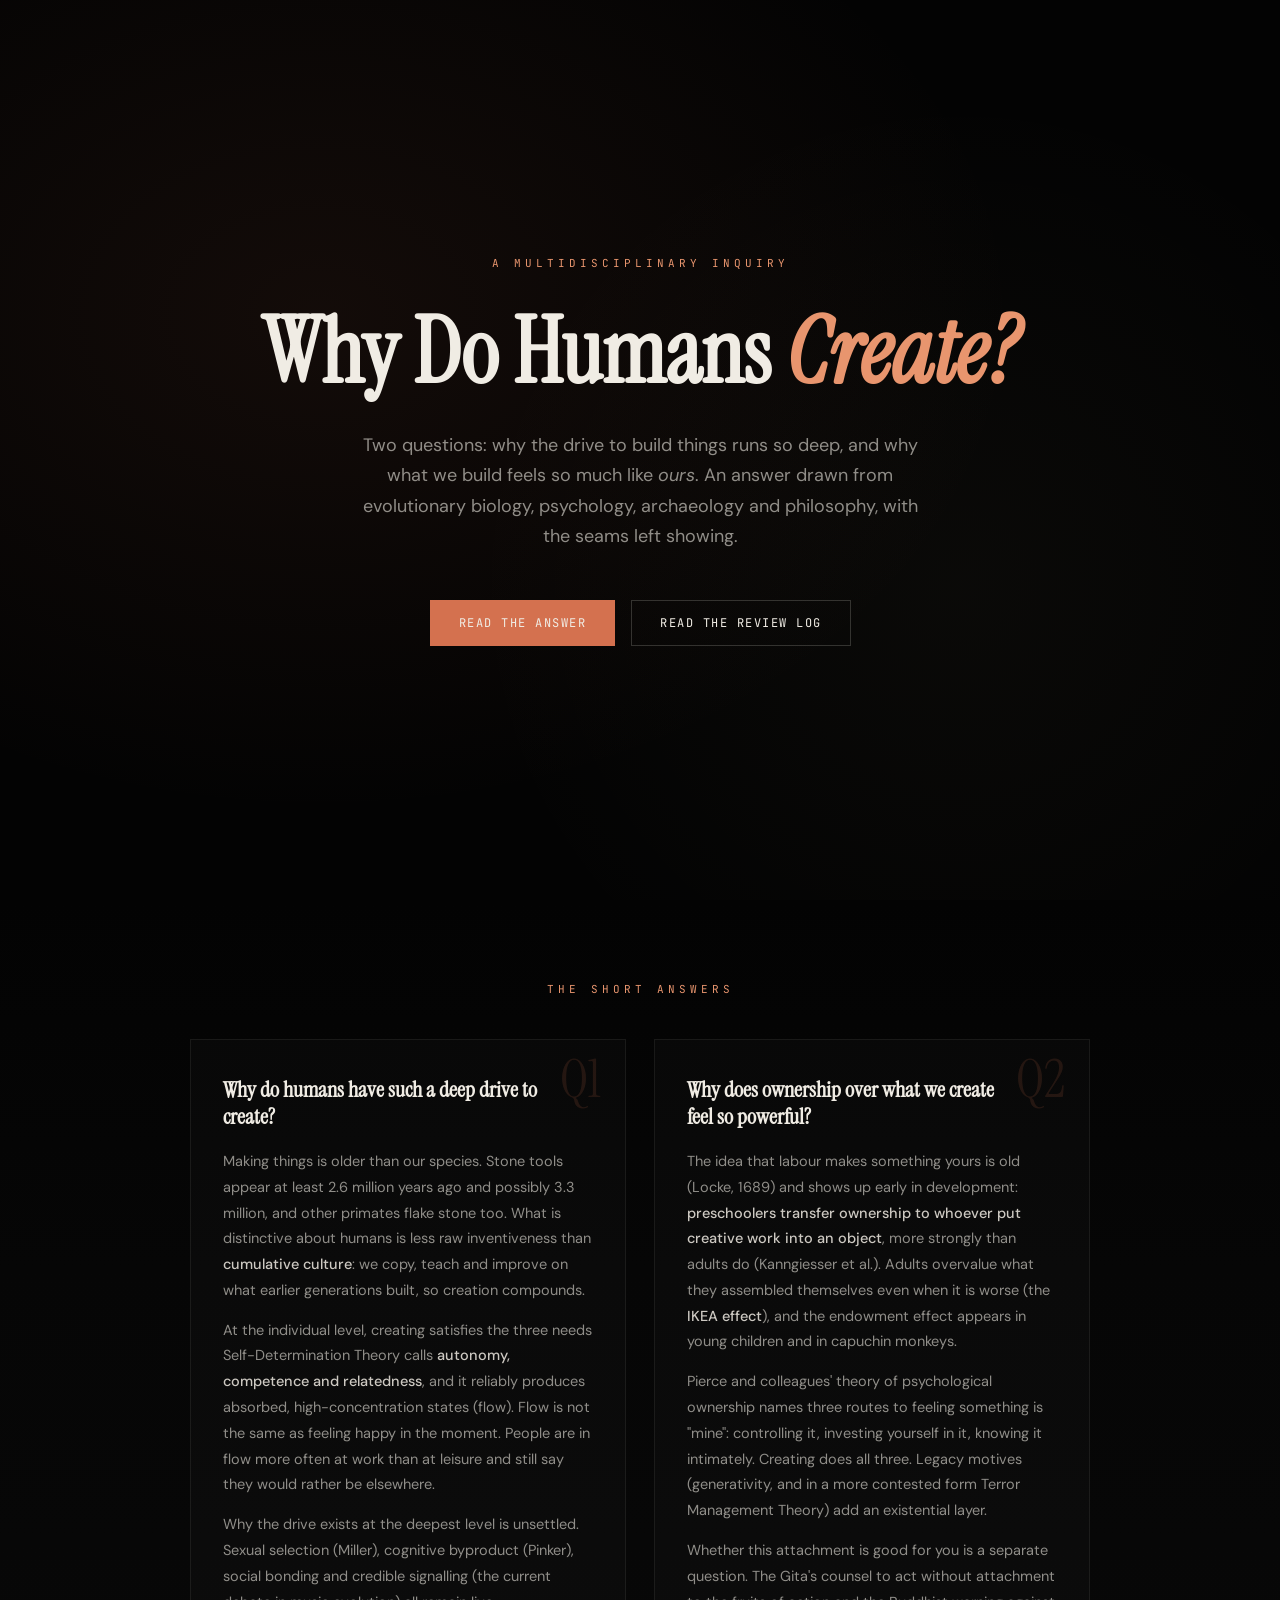
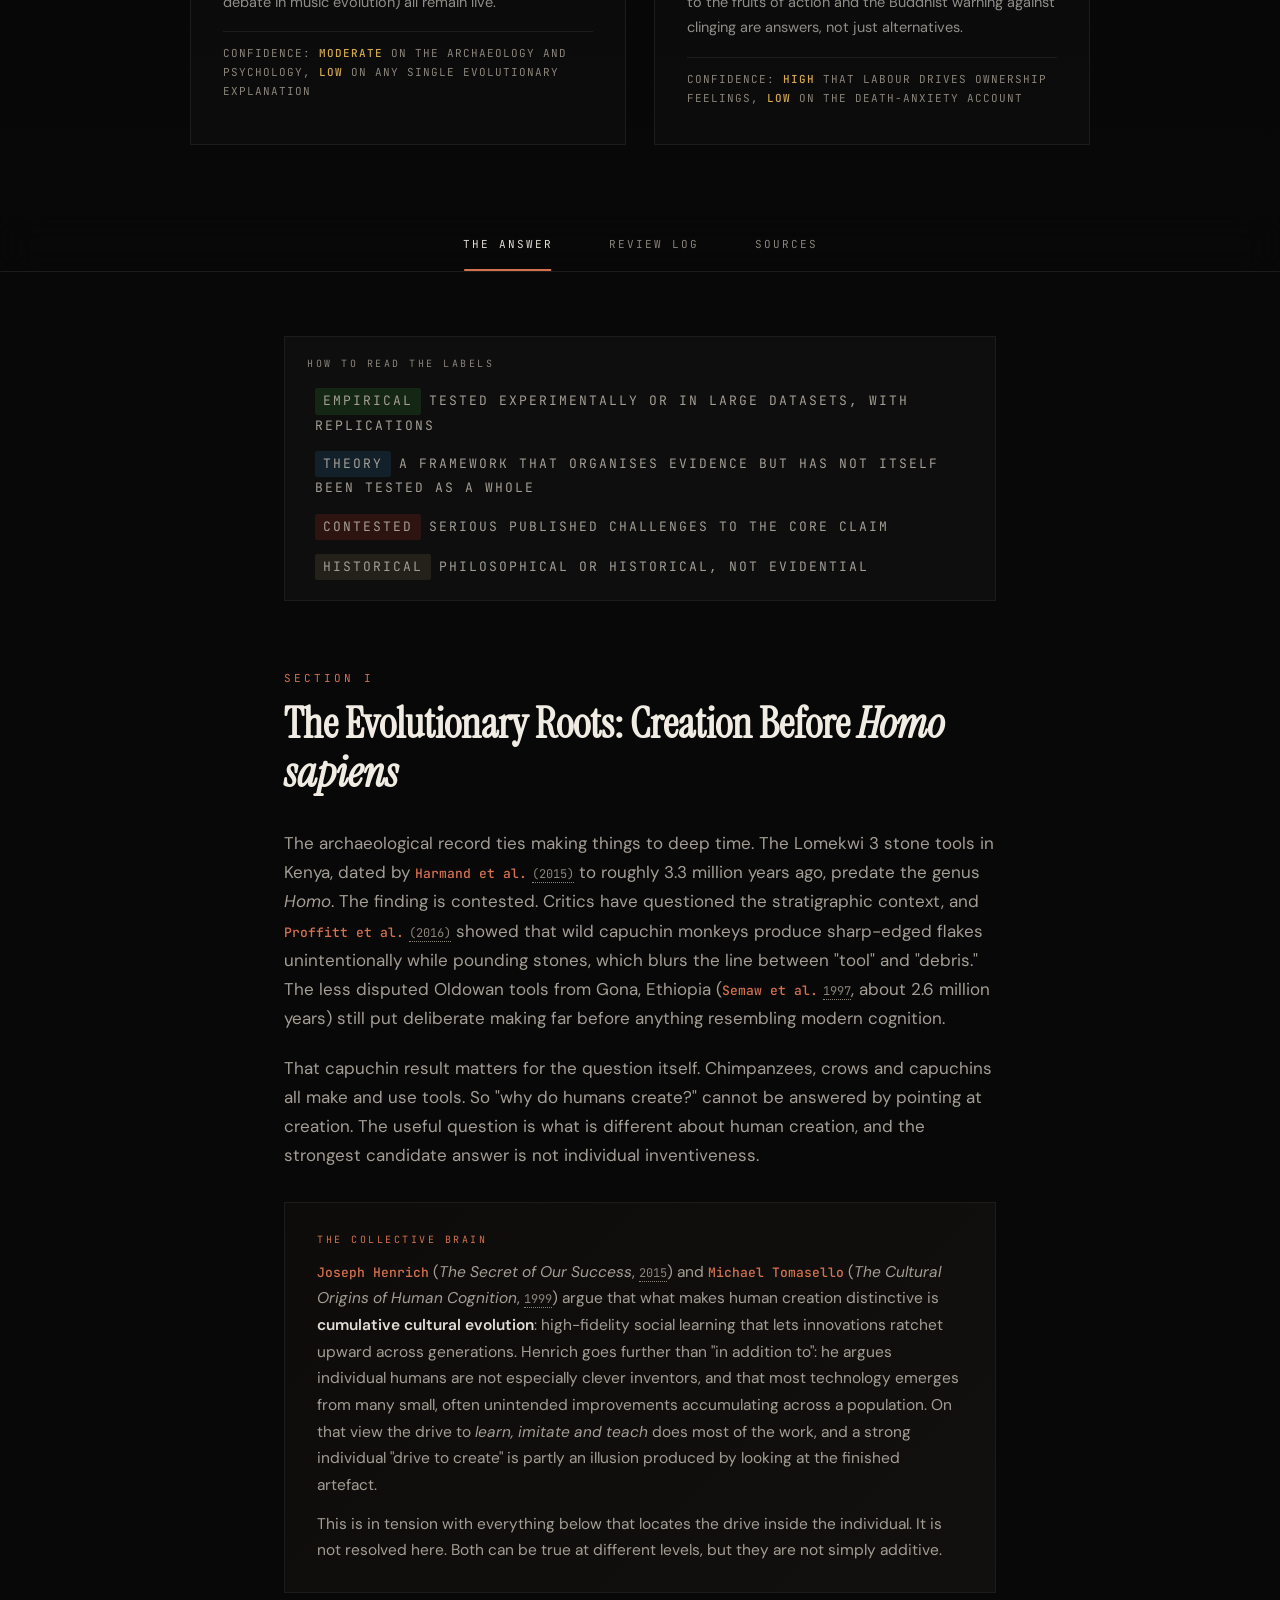
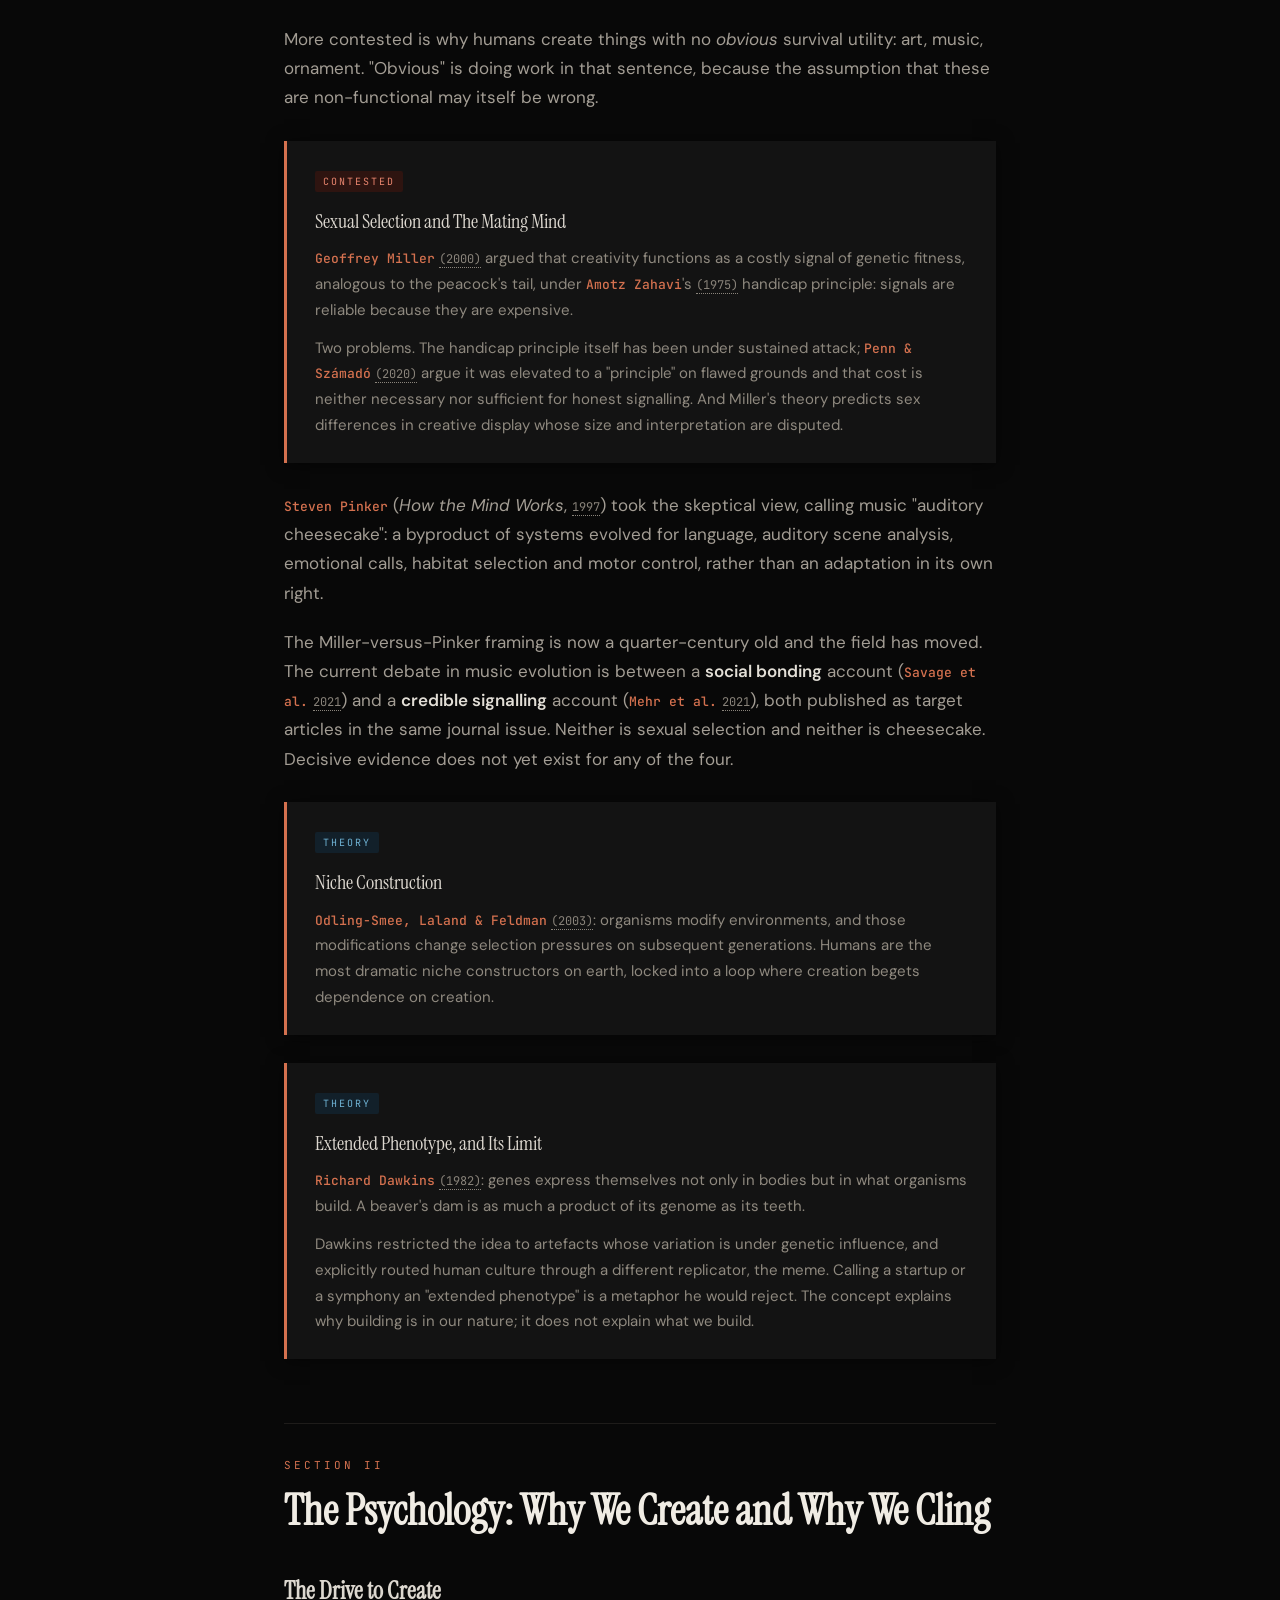
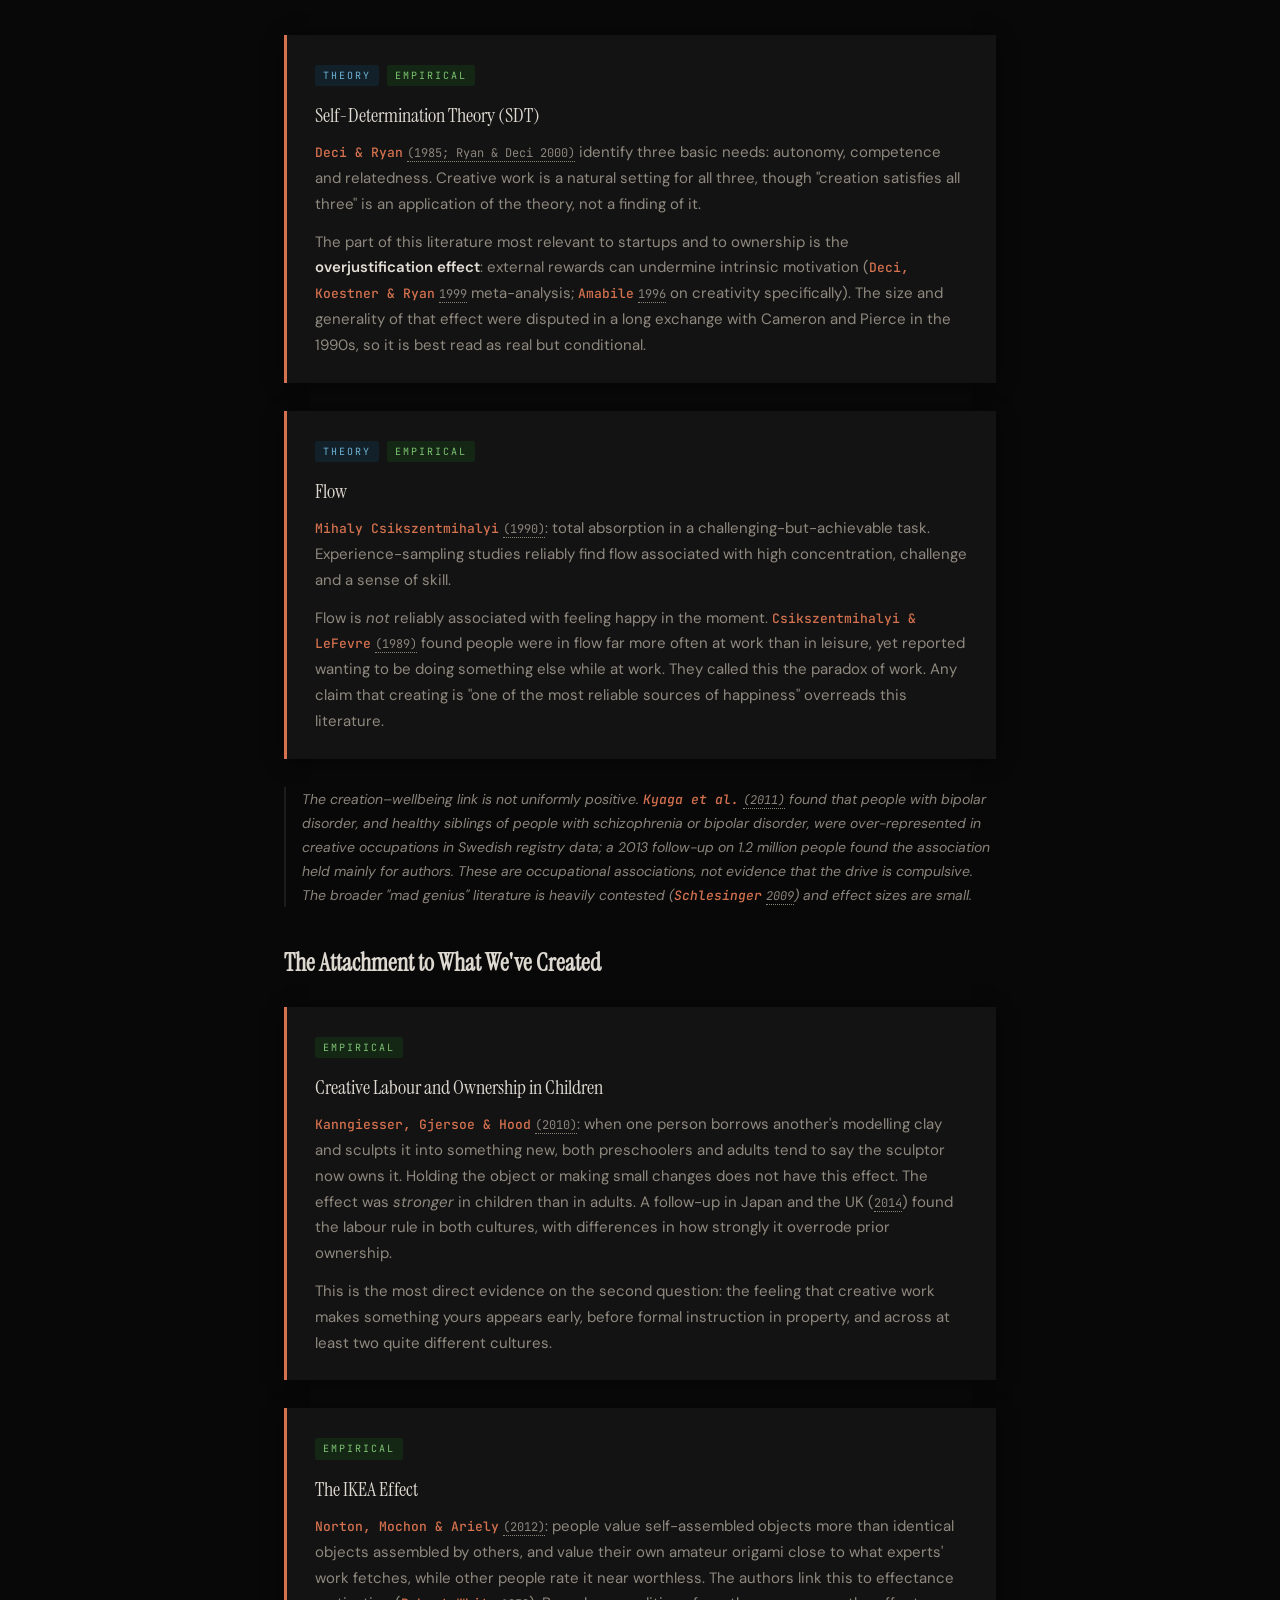
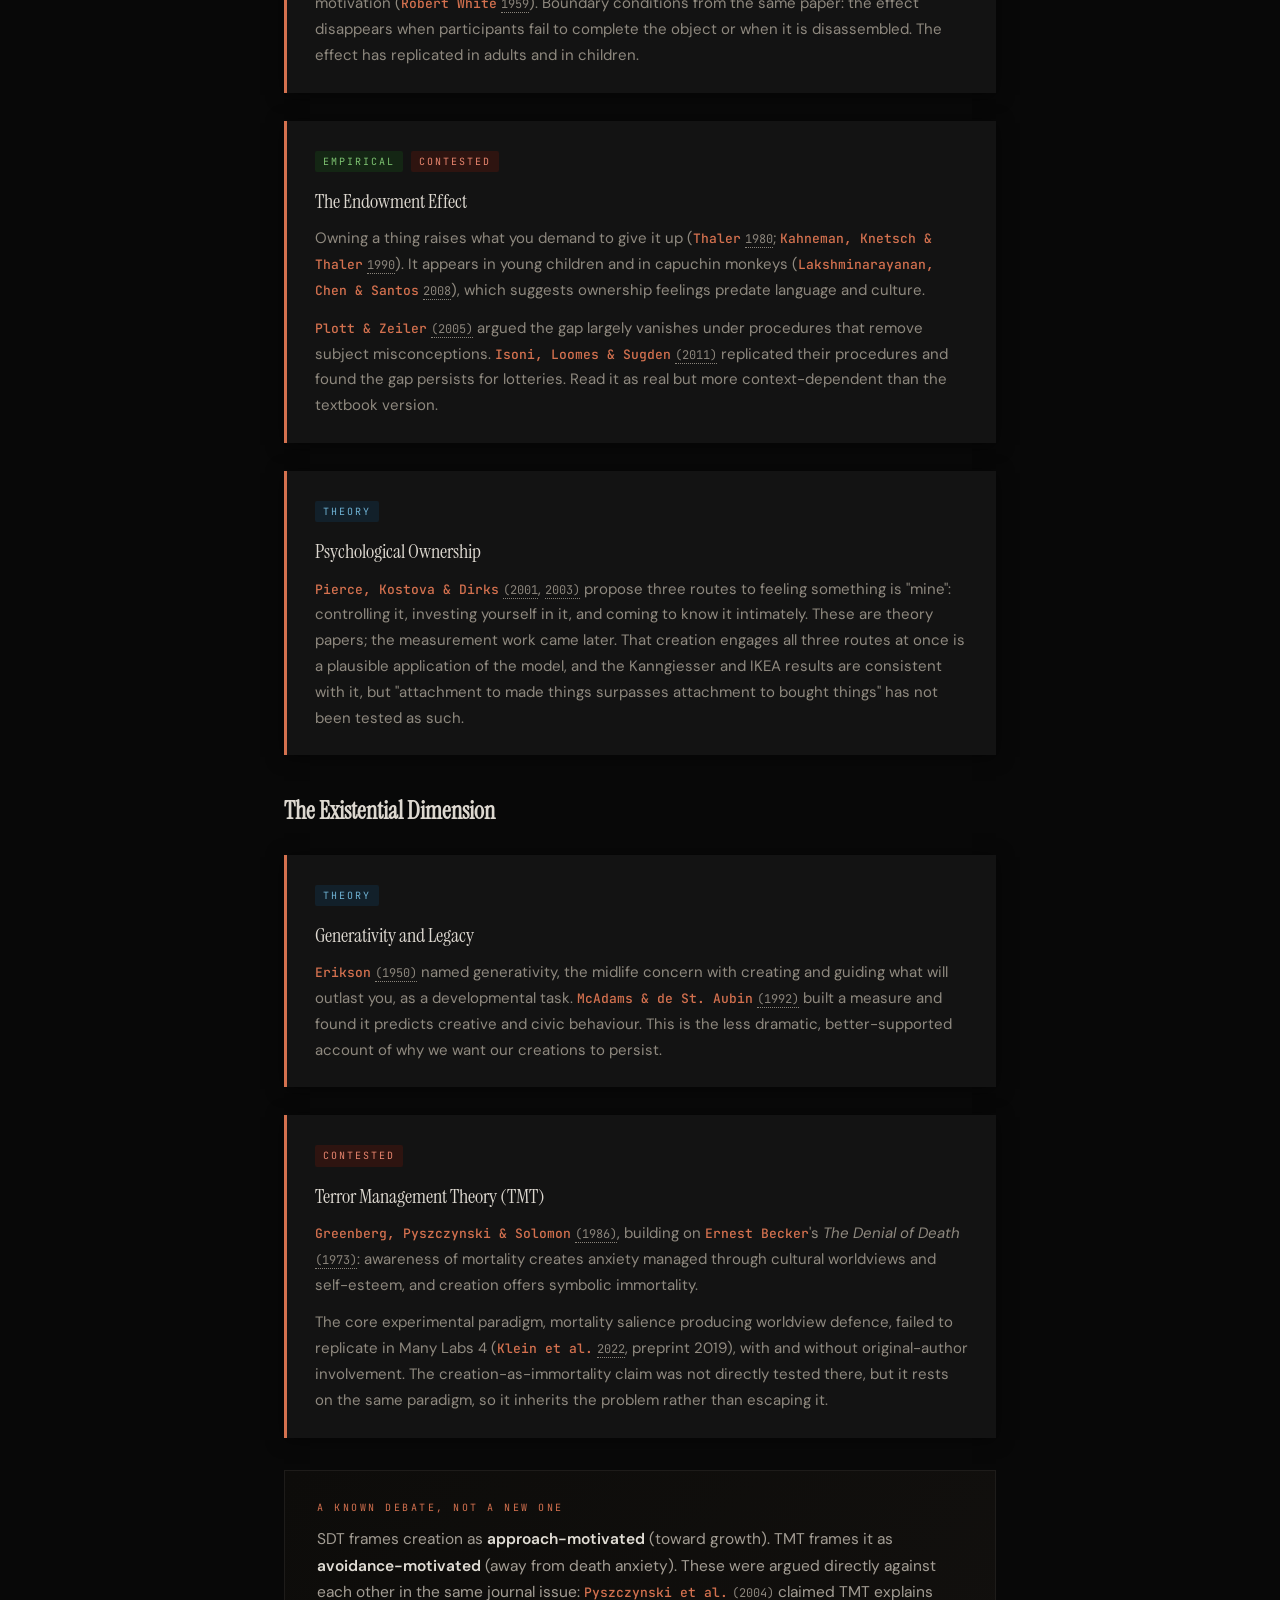
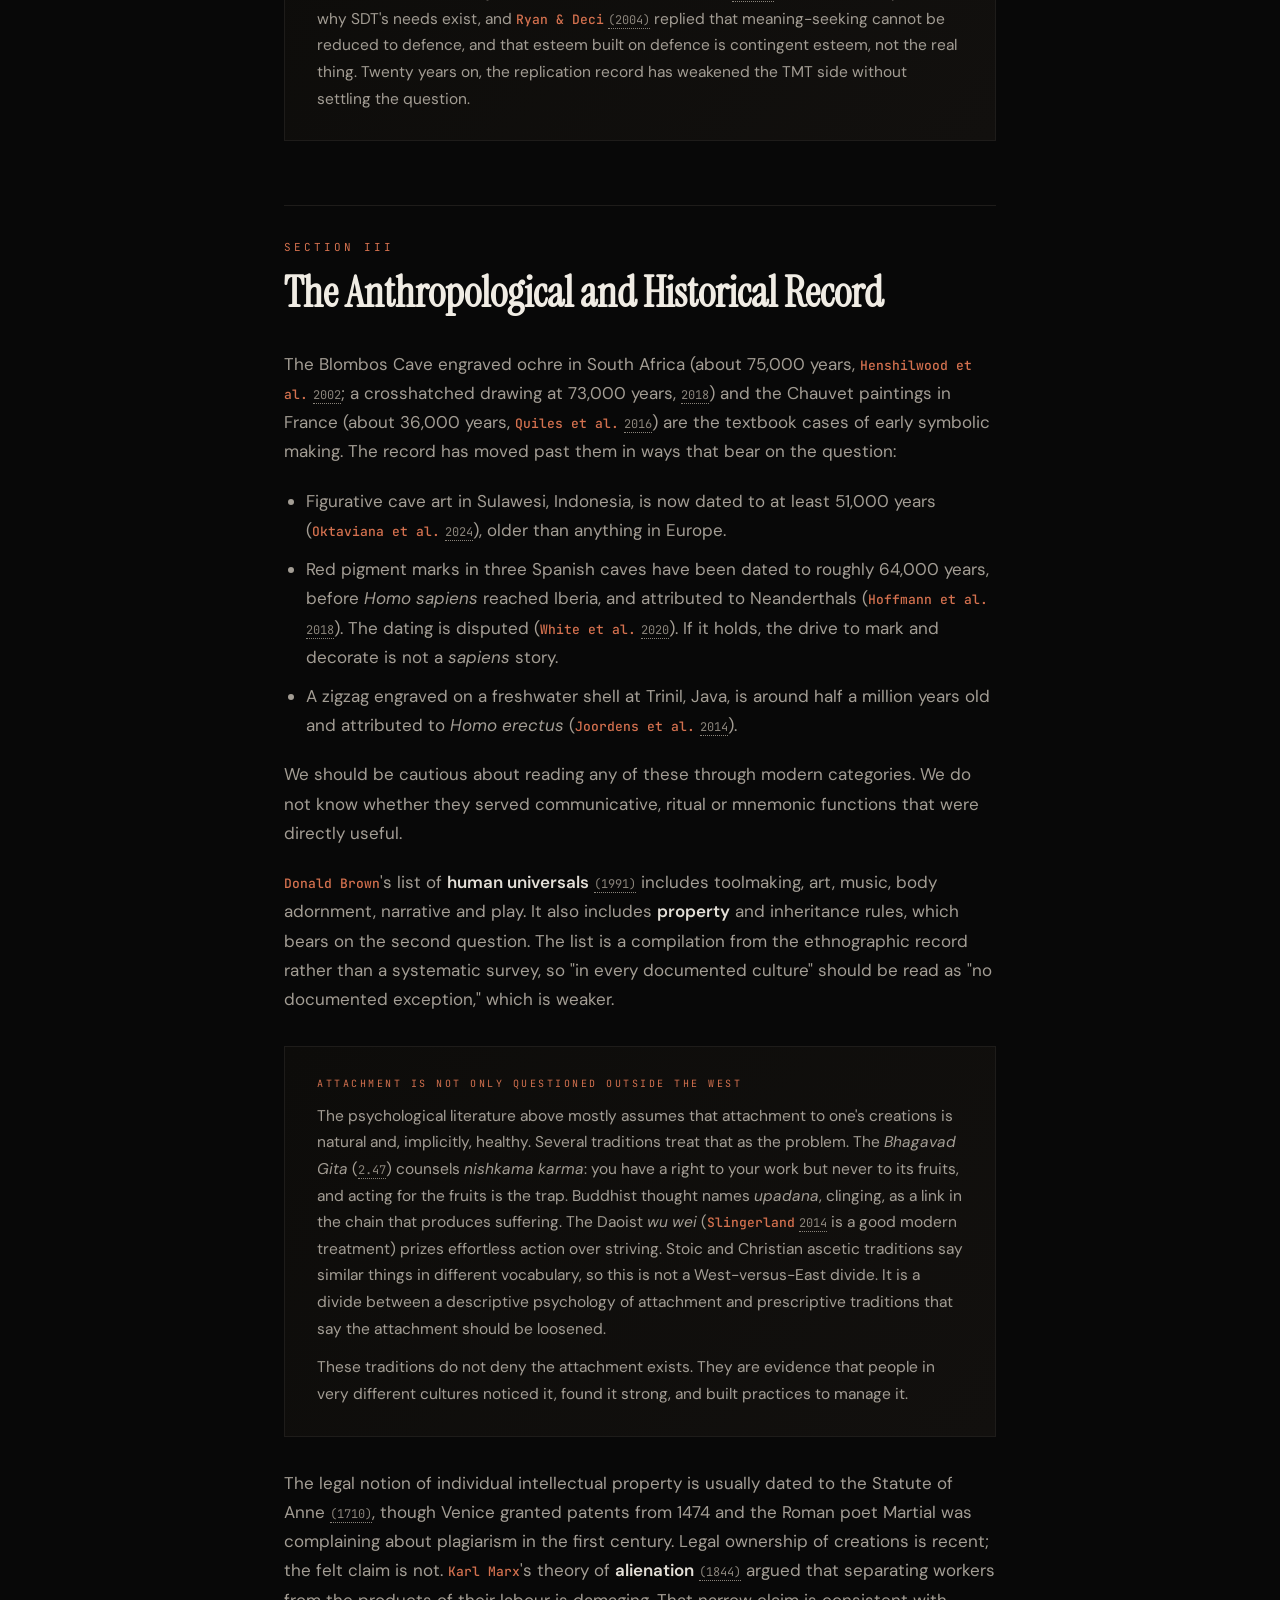
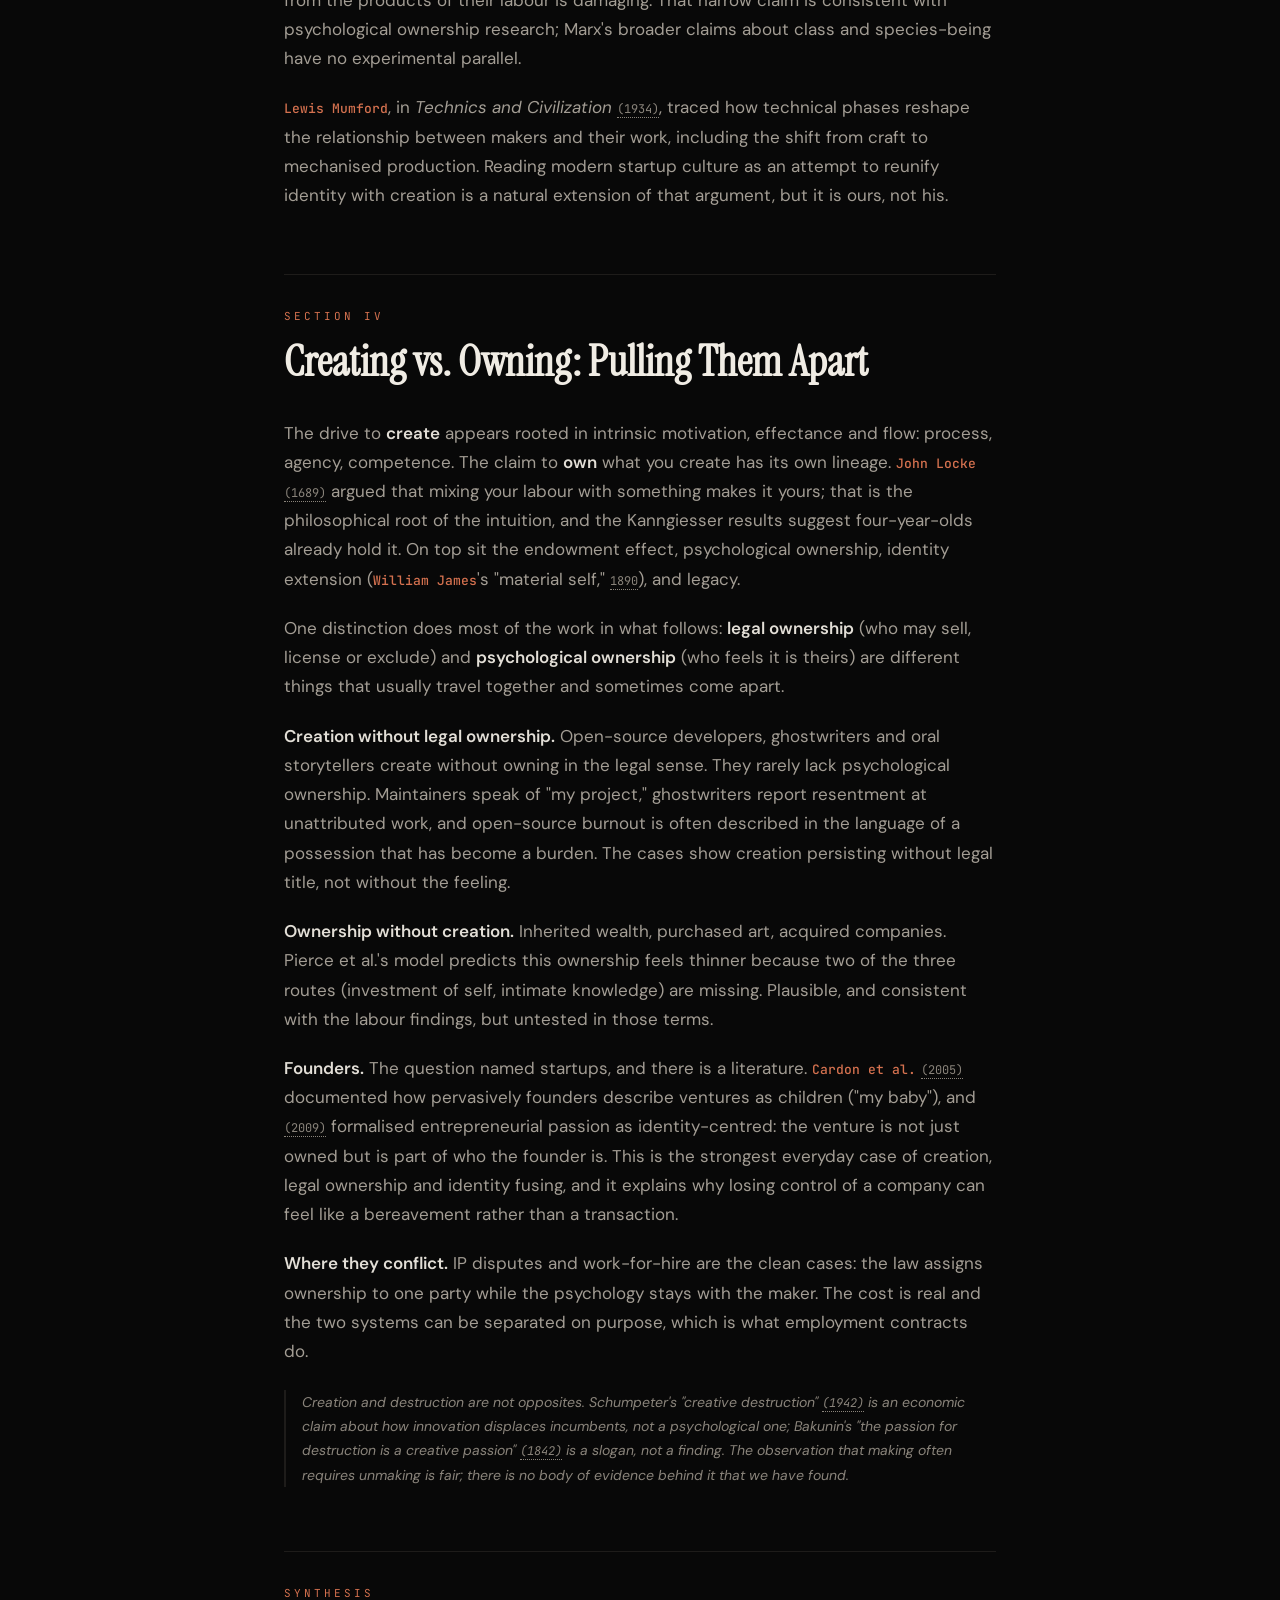
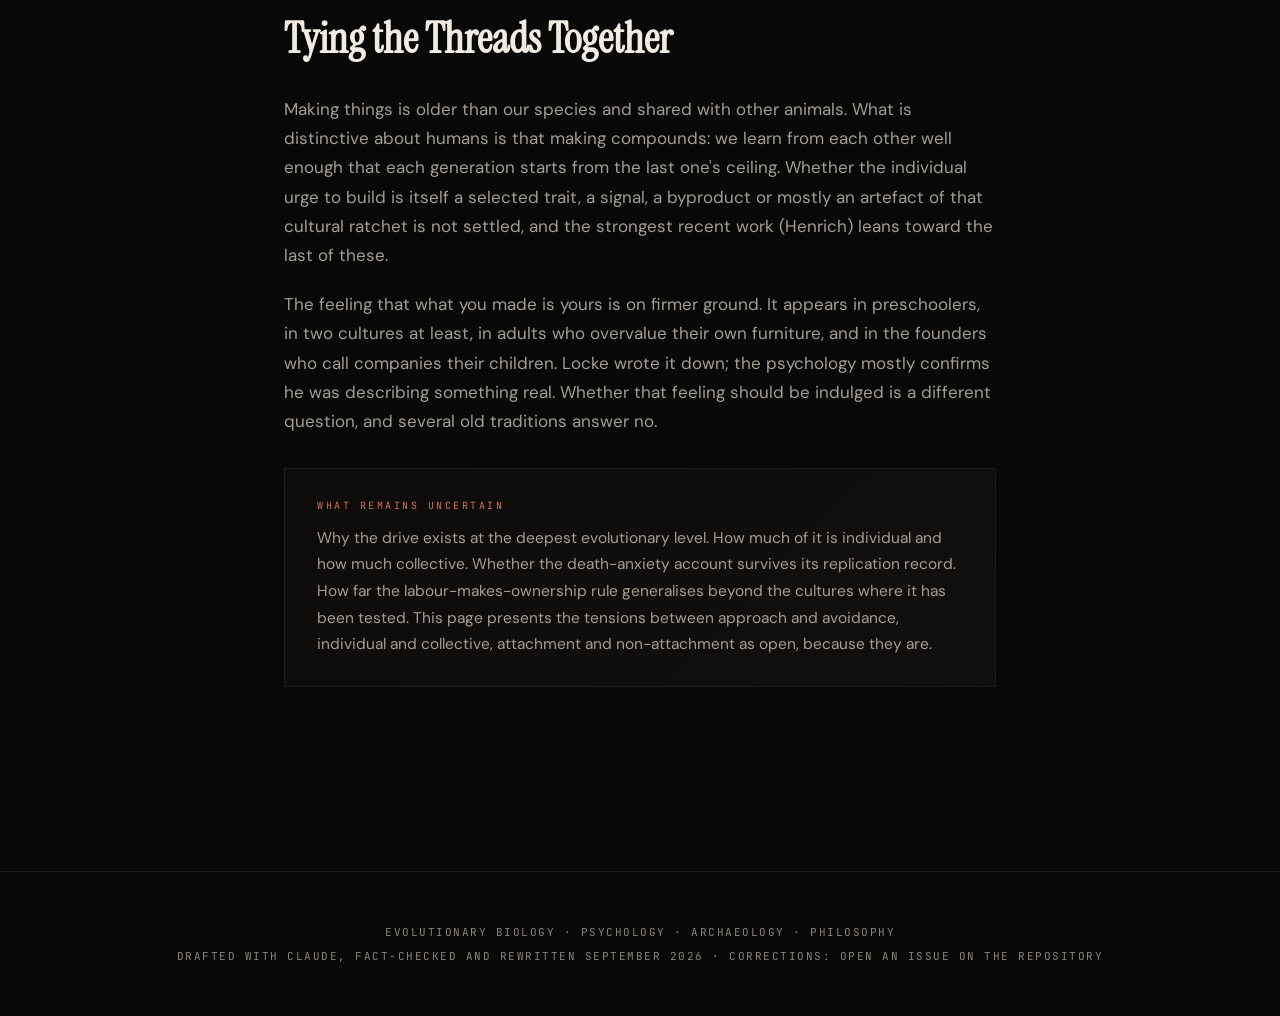
==== commit 25d44e93: "Remove provenance line from hero Co-Authored-By: Claude Fable 5.1 <noreply@anthropic.com>" ====
--- a/index.html
+++ b/index.html
@@ -90,7 +90,7 @@
     color: rgba(226, 222, 214, 0.62);
     max-width: 560px;
     line-height: 1.7;
-    margin-bottom: 20px;
+    margin-bottom: 48px;
     opacity: 0;
     animation: fadeUp 0.8s ease 0.6s forwards;
     position: relative; z-index: 1;
@@ -328,7 +328,8 @@
 
   /* SOURCES */
   .sources ol { margin: 0 0 0 22px; color: var(--text-body); font-size: 14.5px; }
-  .sources li { margin-bottom: 12px; line-height: 1.6; }
+  .sources li { margin-bottom: 12px; line-height: 1.6; scroll-margin-top: 84px; }
+  .section-block { scroll-margin-top: 72px; }
   .sources li:target { background: rgba(212, 113, 79, 0.08); outline: 1px solid rgba(212,113,79,0.3); padding: 4px 8px; }
   .sources a { color: var(--accent-light); text-decoration: none; border-bottom: 1px dotted var(--accent-light); word-break: break-all; }
 
@@ -359,7 +360,6 @@
   <span class="hero-label">A Multidisciplinary Inquiry</span>
   <h1>Why Do Humans <em>Create?</em></h1>
   <p class="hero-sub">Two questions: why the drive to build things runs so deep, and why what we build feels so much like <em>ours</em>. An answer drawn from evolutionary biology, psychology, archaeology and philosophy, with the seams left showing.</p>
-  <p class="hero-prov">Drafted with an AI model from a two-question prompt, then rewritten after an independent fact-check. Every claim links to a source. The Review Log lists what the first draft got wrong and what is still weak.</p>
   <div class="hero-nav">
     <button class="primary" type="button" onclick="switchTab('research', true)">Read the Answer</button>
     <button type="button" onclick="switchTab('audit', true)">Read the Review Log</button>
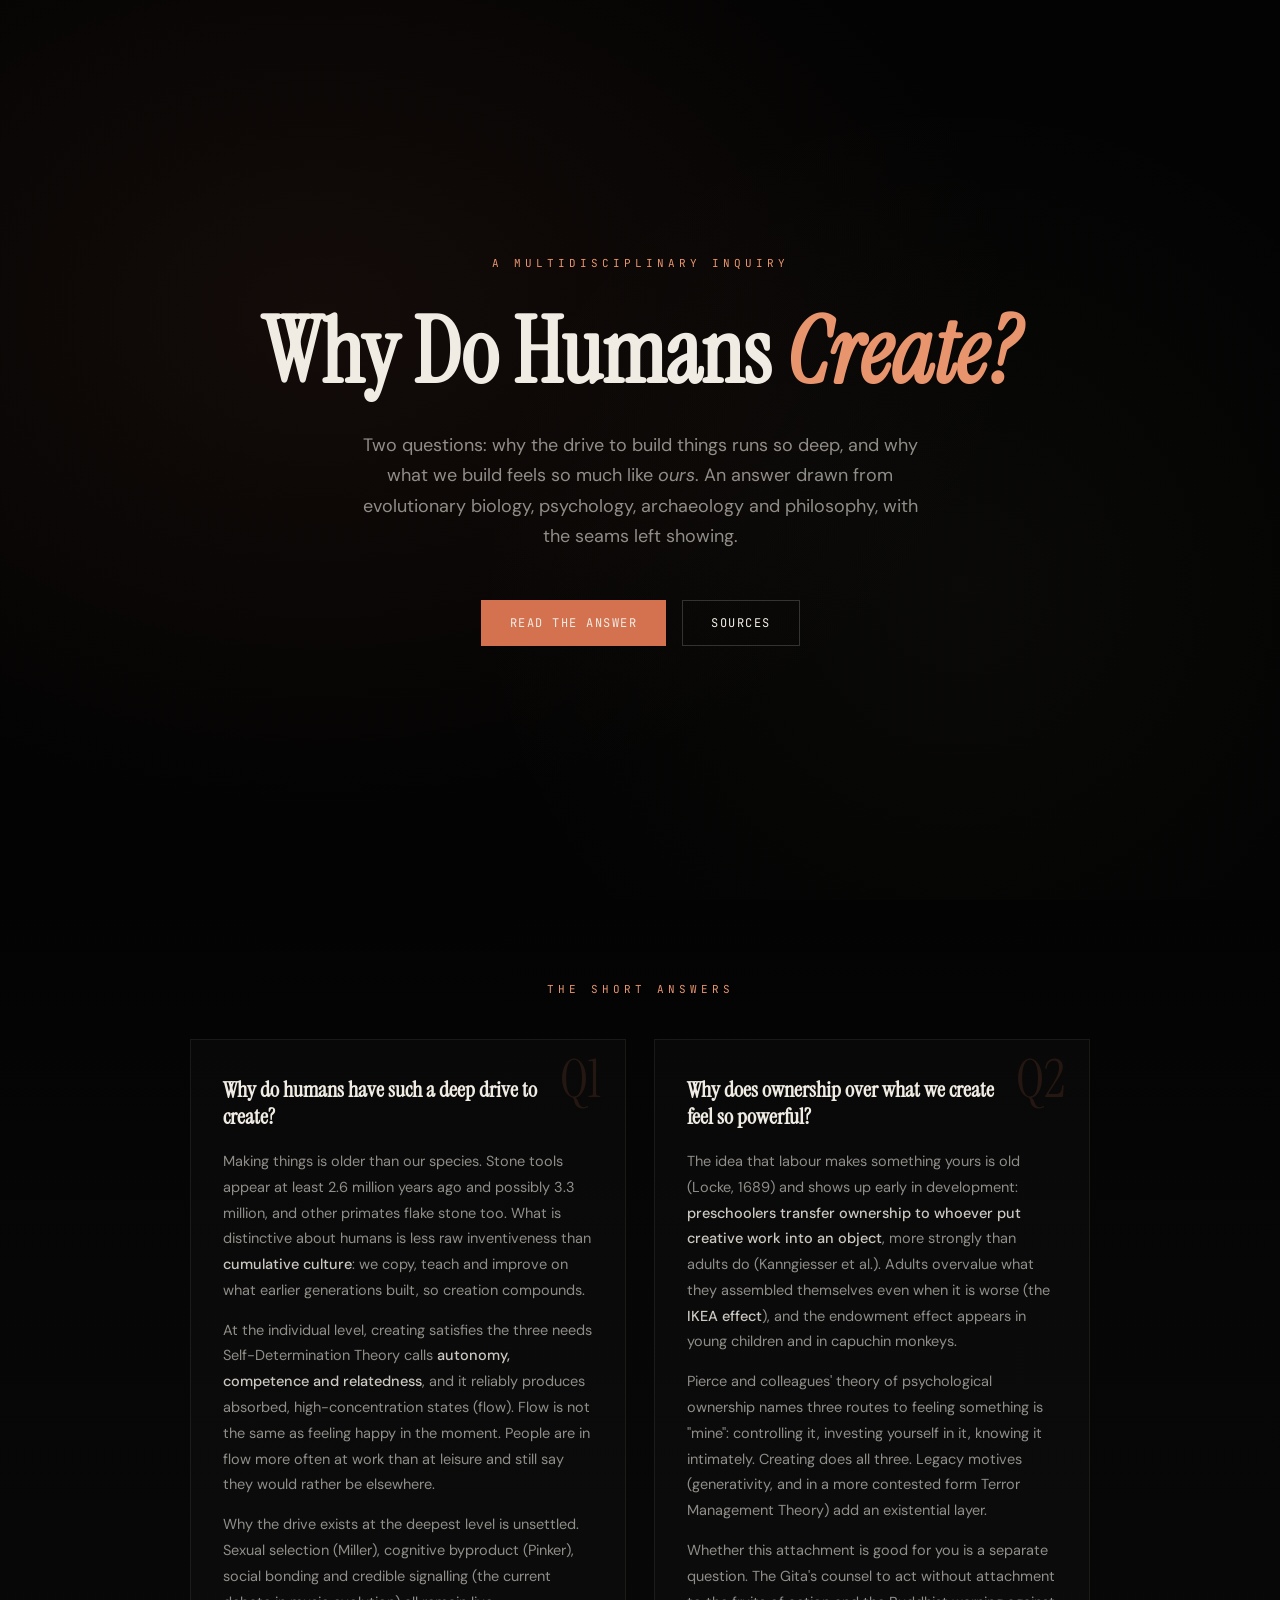
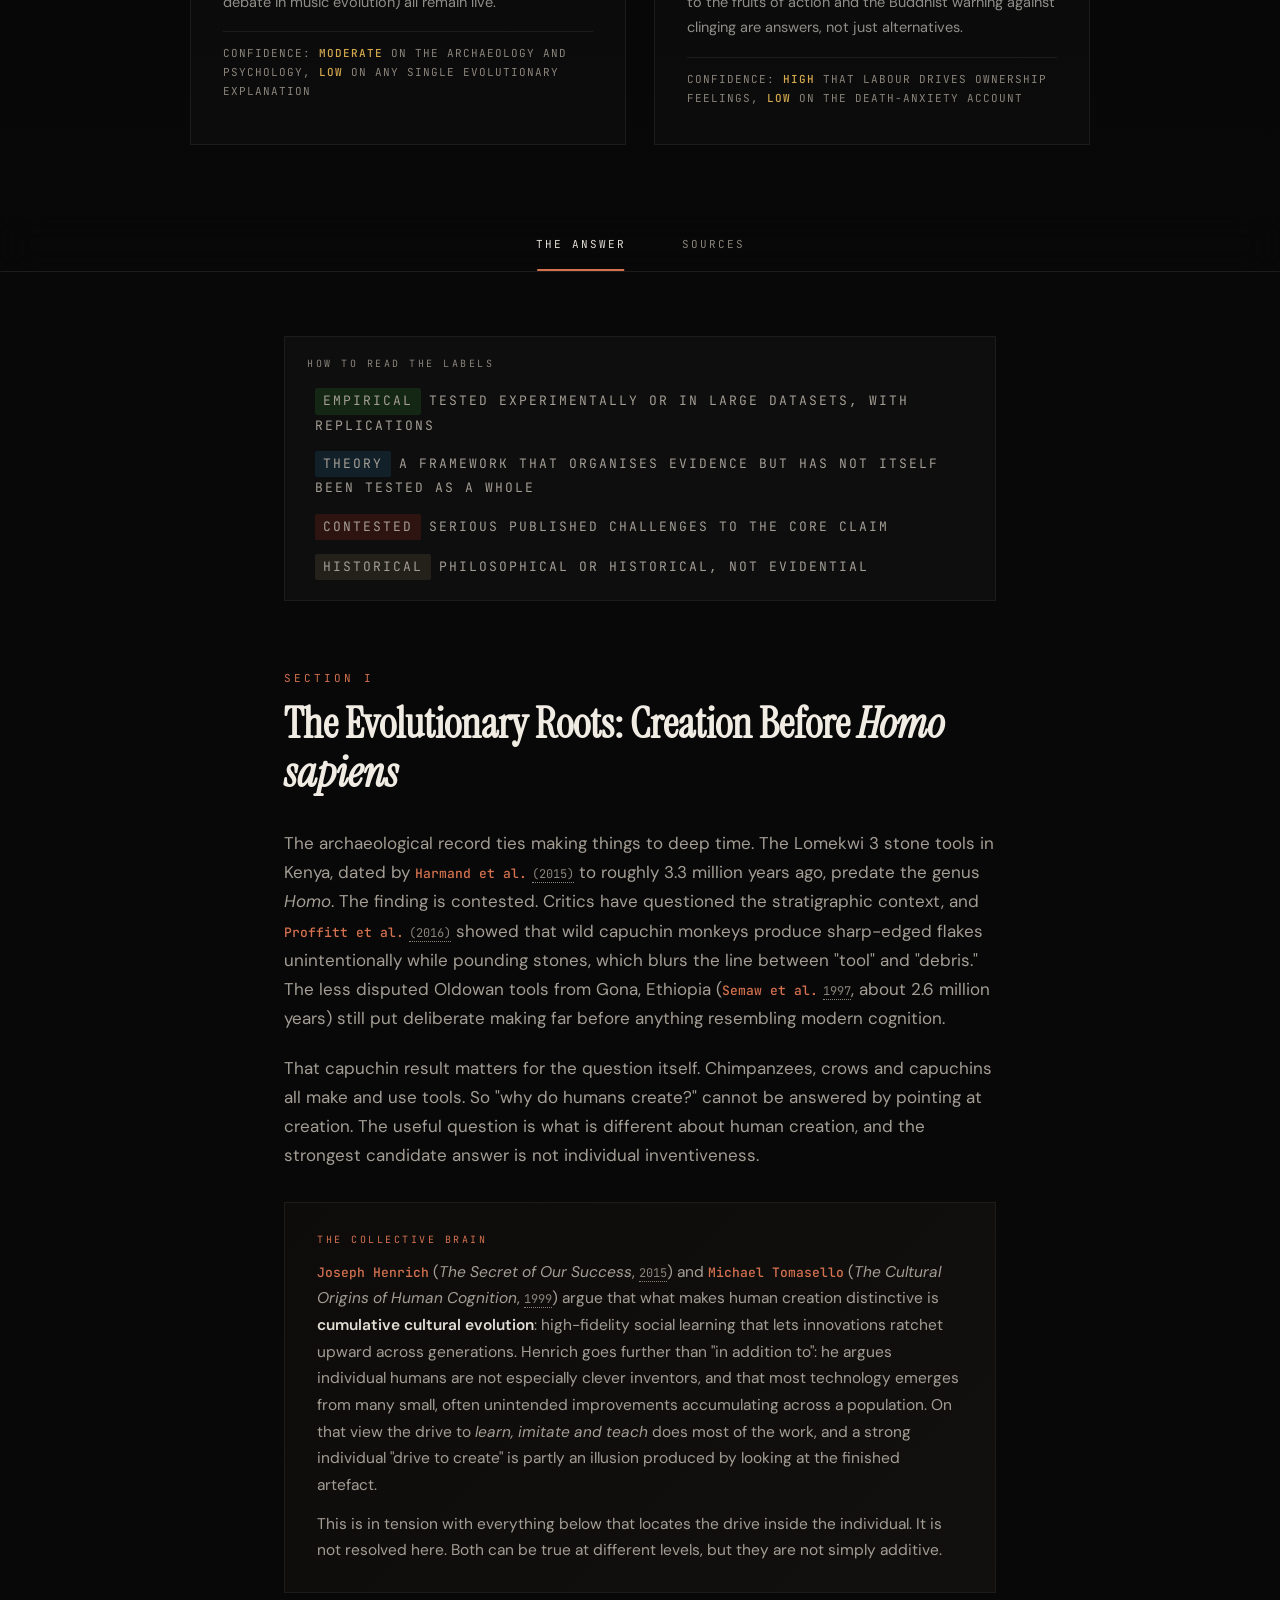
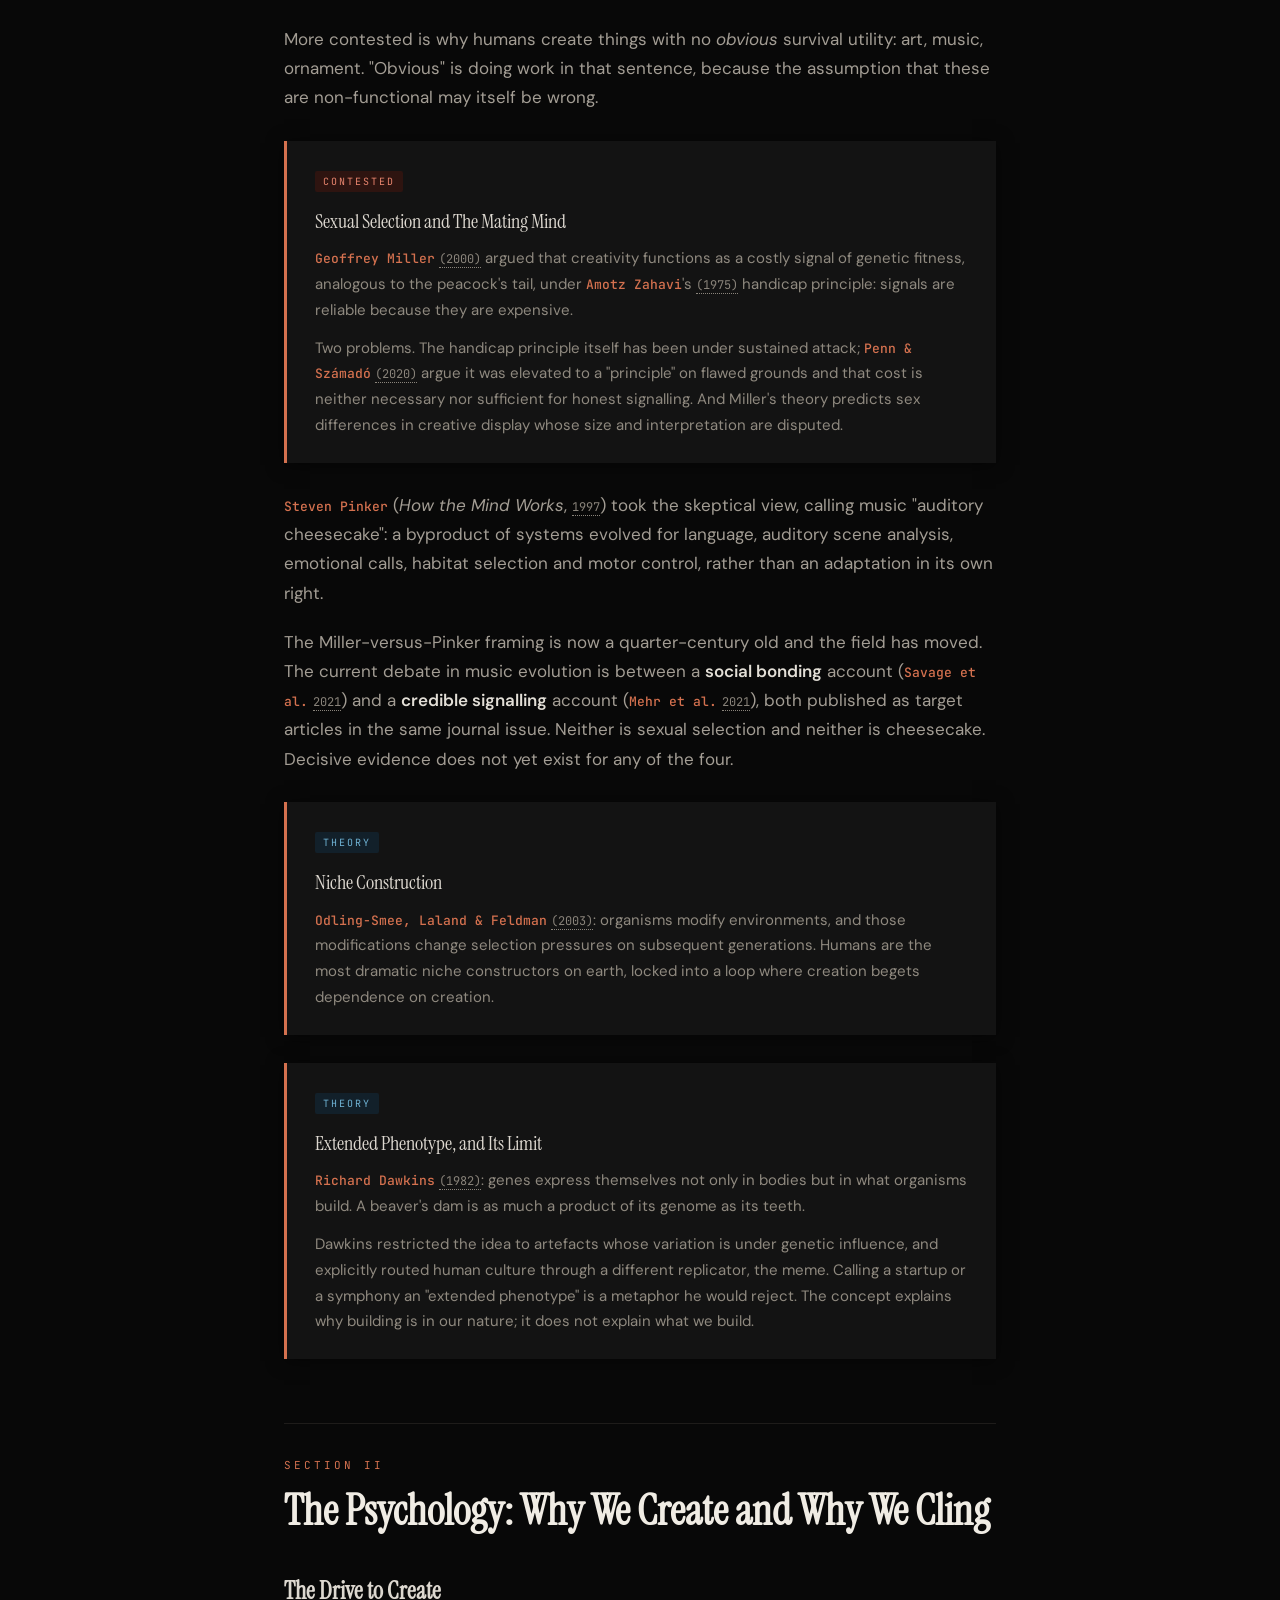
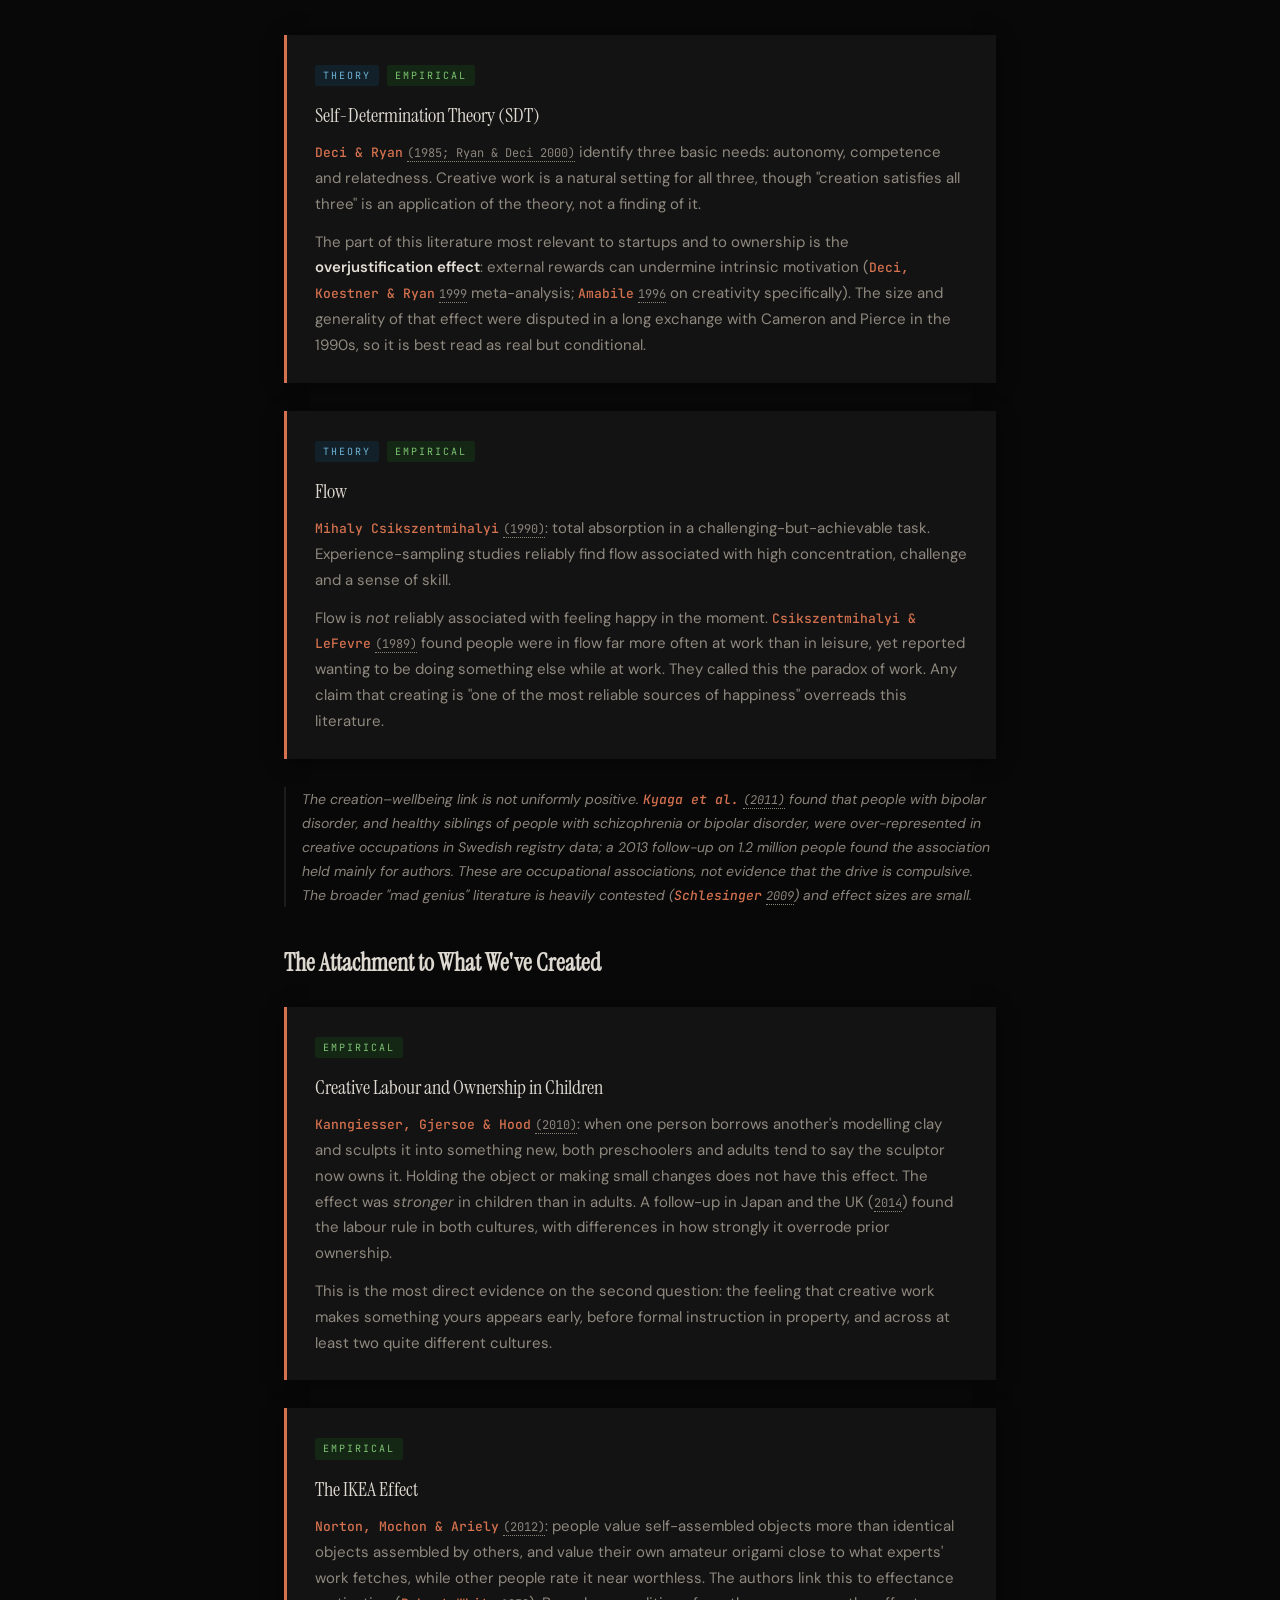
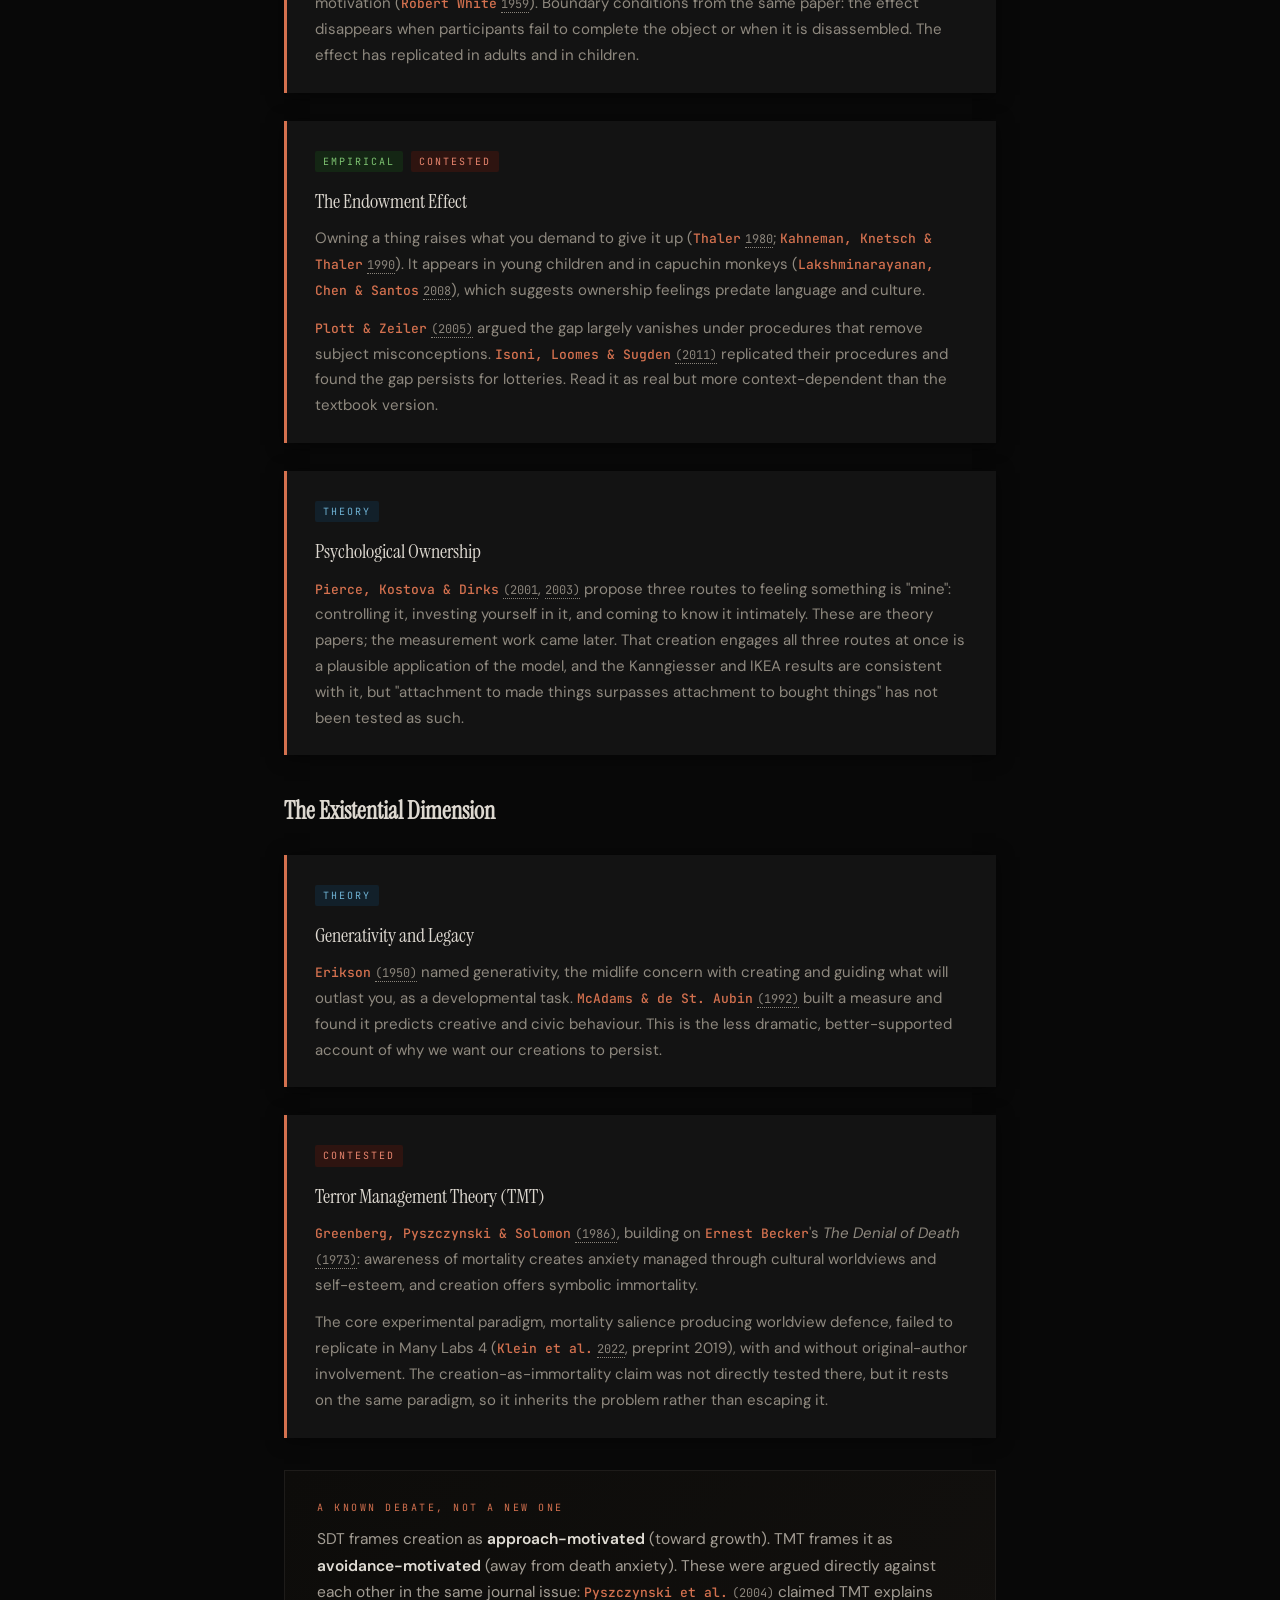
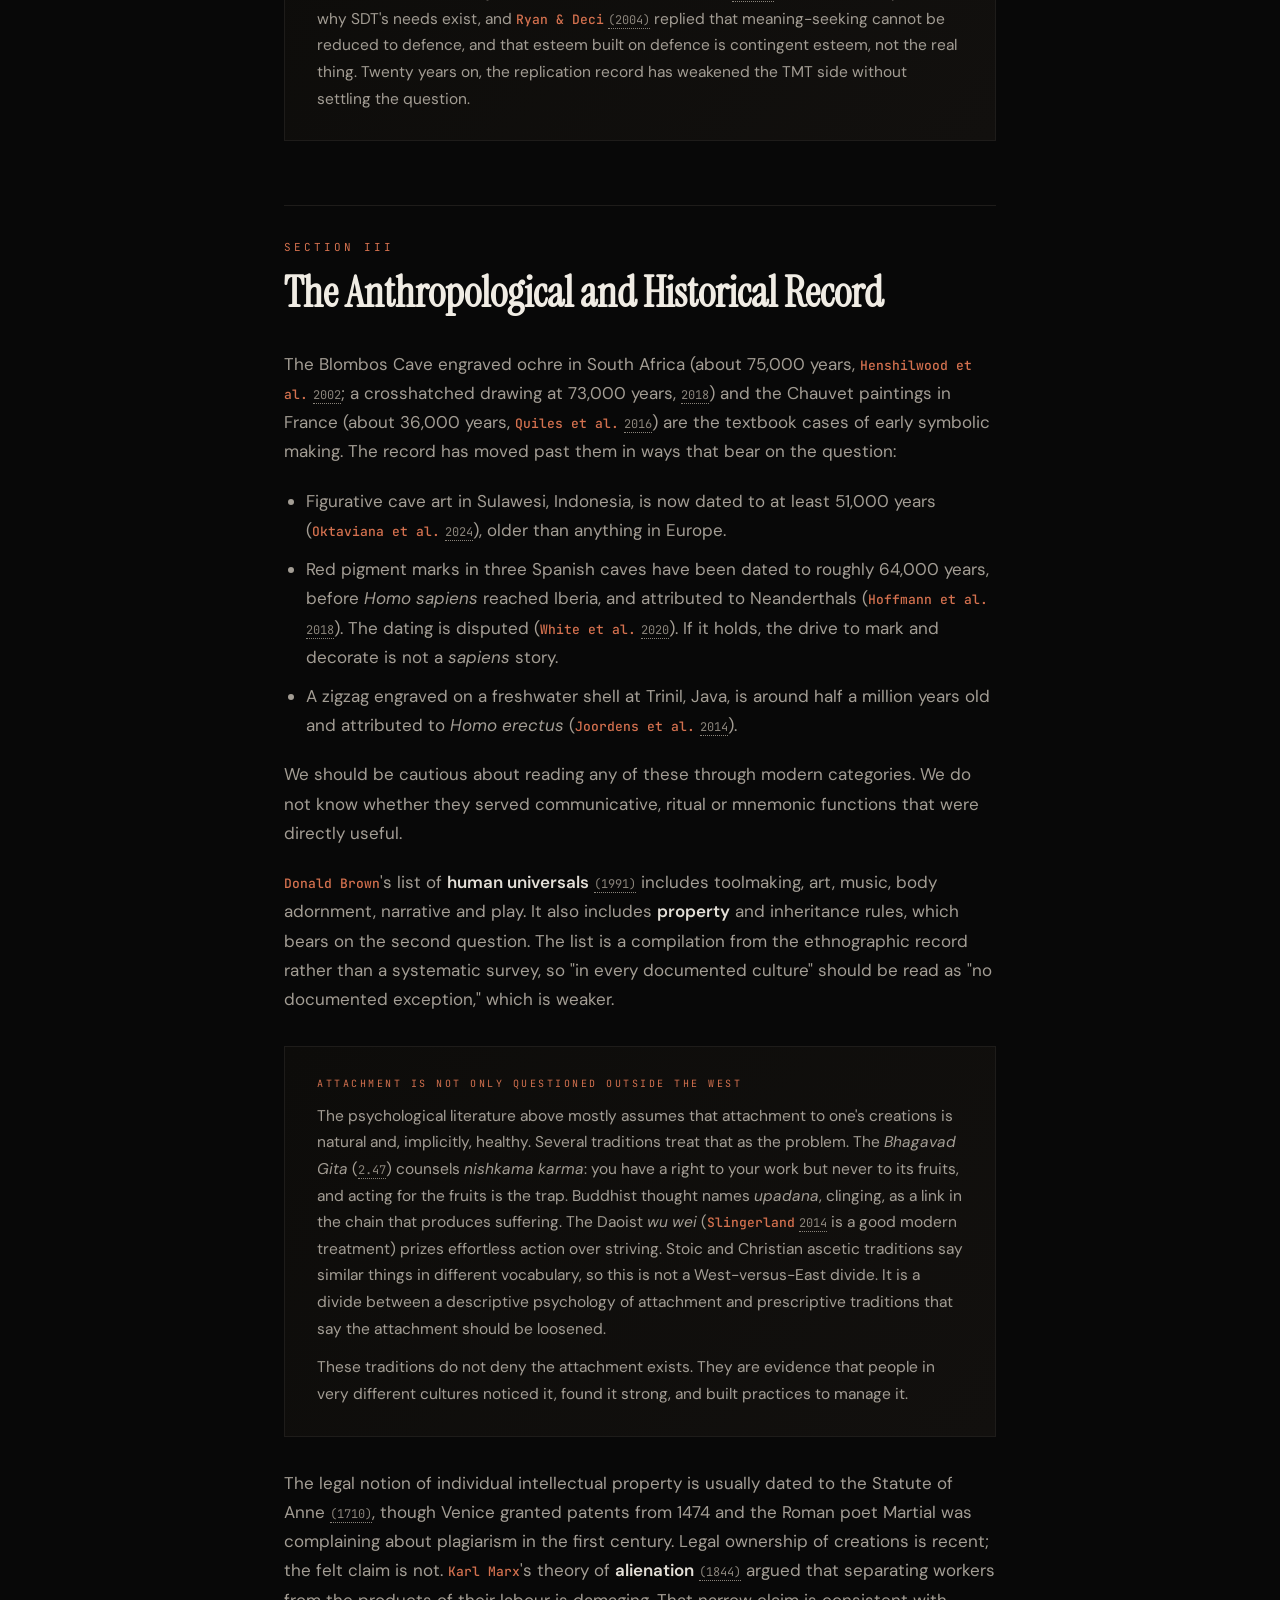
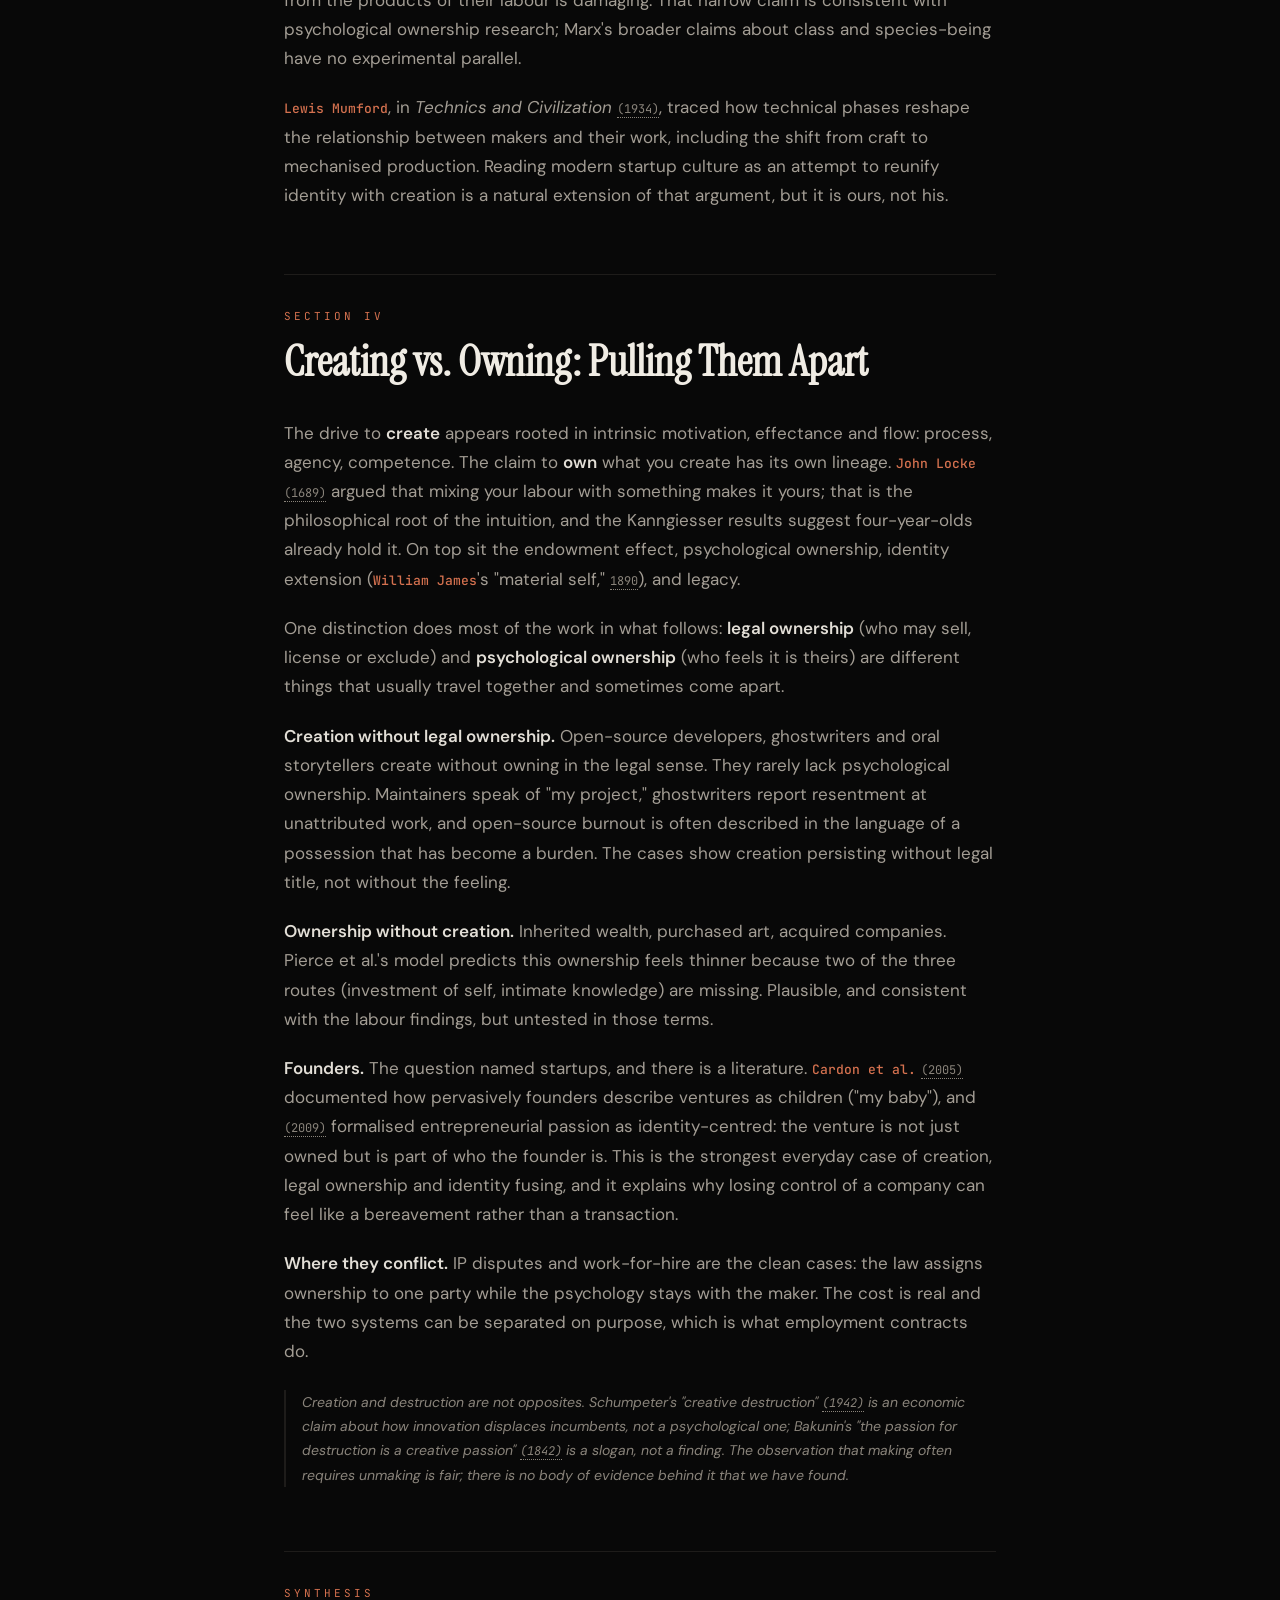
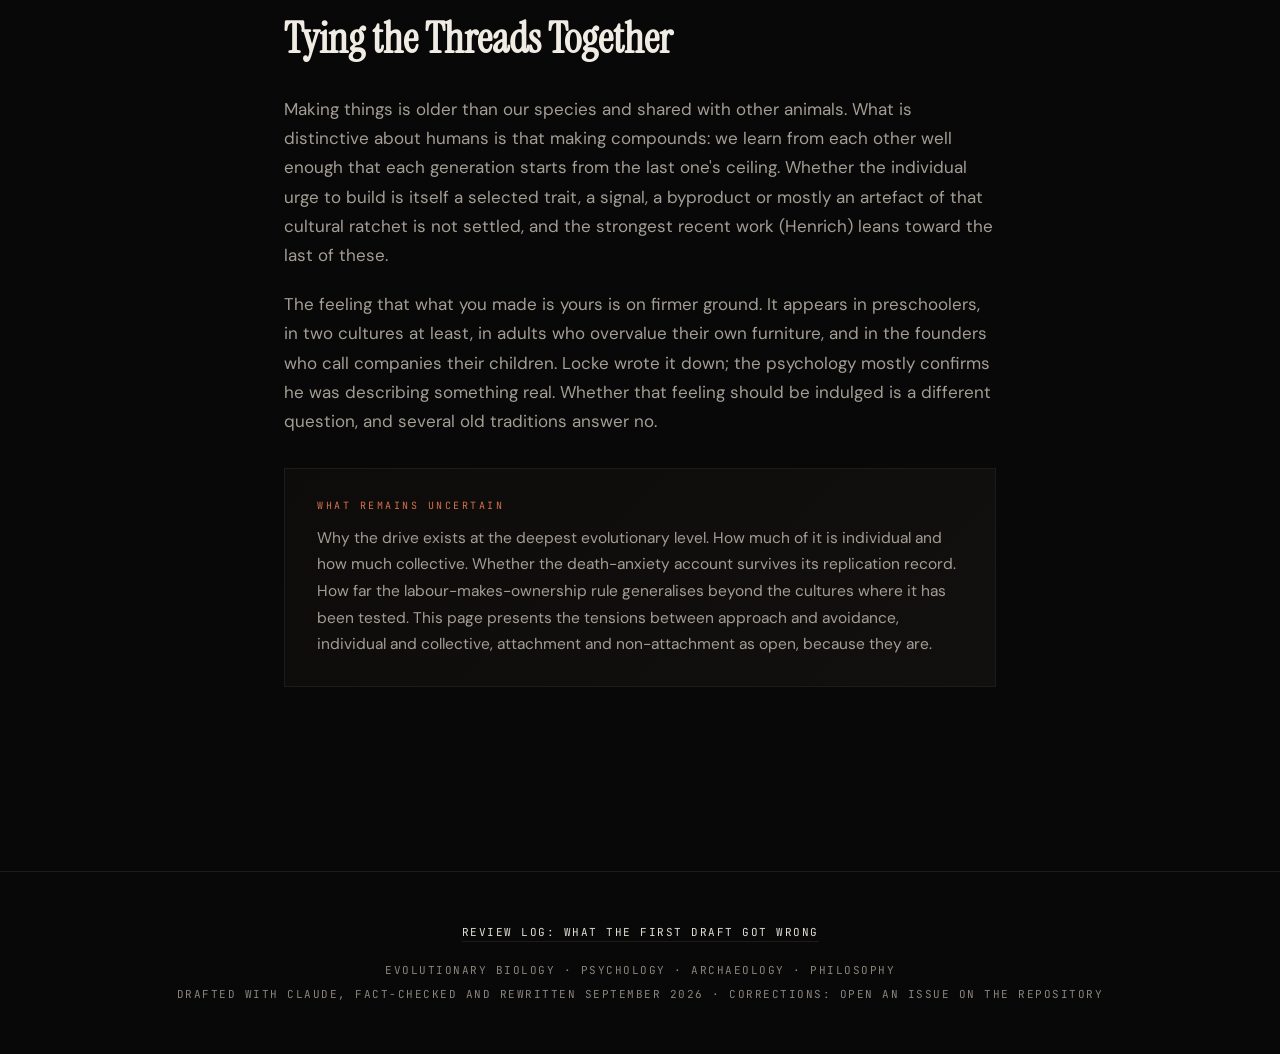
==== commit 57ac321d: "Move Review Log to its own page, linked from the footer Co-Authored-By: Claude Fable 5.1 <noreply@an" ====
--- a/index.html
+++ b/index.html
@@ -6,351 +6,7 @@
 <title>Why Humans Create: A Multidisciplinary Inquiry</title>
 <meta name="description" content="A research-grounded answer to two questions: why humans have such a deep drive to create, and why ownership over what we create feels so powerful. With sources, confidence labels, and a review log.">
 <link href="https://fonts.googleapis.com/css2?family=Instrument+Serif:ital@0;1&family=DM+Sans:ital,wght@0,300;0,400;0,500;0,600;1,400&family=JetBrains+Mono:wght@400;500&display=swap" rel="stylesheet">
-<style>
-  :root {
-    --ink: #e2ded6;
-    --paper: #080808;
-    --accent: #d4714f;
-    --accent-light: #e8956e;
-    --muted: #8a847b;
-    --text-body: #a39d94;
-    --text-card: #8f897f;
-    --section-bg: #0e0e0e;
-    --card-bg: #131313;
-    --border: #1e1c1a;
-    --shadow: rgba(0, 0, 0, 0.5);
-  }
-
-  * { margin: 0; padding: 0; box-sizing: border-box; }
-
-  body {
-    font-family: 'DM Sans', sans-serif;
-    background: var(--paper);
-    color: var(--ink);
-    line-height: 1.72;
-    font-size: 17px;
-    -webkit-font-smoothing: antialiased;
-  }
-
-  a { color: var(--accent-light); }
-  a:focus-visible, button:focus-visible { outline: 2px solid var(--accent-light); outline-offset: 3px; }
-
-  /* HERO */
-  .hero {
-    min-height: 100vh;
-    display: flex;
-    flex-direction: column;
-    justify-content: center;
-    align-items: center;
-    text-align: center;
-    padding: 60px 24px;
-    position: relative;
-    overflow: hidden;
-    background: #030303;
-  }
-
-  .hero::before {
-    content: '';
-    position: absolute;
-    inset: 0;
-    background:
-      radial-gradient(ellipse 700px 500px at 25% 35%, rgba(212, 113, 79, 0.08), transparent),
-      radial-gradient(ellipse 500px 500px at 75% 65%, rgba(232, 213, 160, 0.03), transparent);
-    pointer-events: none;
-  }
-
-  .hero-label {
-    font-family: 'JetBrains Mono', monospace;
-    font-size: 11px;
-    letter-spacing: 4px;
-    text-transform: uppercase;
-    color: var(--accent-light);
-    margin-bottom: 32px;
-    opacity: 0;
-    animation: fadeUp 0.8s ease 0.2s forwards;
-    position: relative; z-index: 1;
-  }
-
-  .hero h1 {
-    font-family: 'Instrument Serif', serif;
-    font-size: clamp(42px, 7vw, 96px);
-    color: #f0ece4;
-    line-height: 1.08;
-    max-width: 800px;
-    margin-bottom: 28px;
-    opacity: 0;
-    animation: fadeUp 0.8s ease 0.4s forwards;
-    position: relative; z-index: 1;
-  }
-
-  .hero h1 em { font-style: italic; color: var(--accent-light); }
-
-  .hero-sub {
-    font-size: 18px;
-    color: rgba(226, 222, 214, 0.62);
-    max-width: 560px;
-    line-height: 1.7;
-    margin-bottom: 48px;
-    opacity: 0;
-    animation: fadeUp 0.8s ease 0.6s forwards;
-    position: relative; z-index: 1;
-  }
-
-  .hero-prov {
-    font-family: 'JetBrains Mono', monospace;
-    font-size: 11px; letter-spacing: 1px;
-    color: rgba(226, 222, 214, 0.5);
-    max-width: 560px; line-height: 1.8;
-    margin-bottom: 44px;
-    opacity: 0; animation: fadeUp 0.8s ease 0.7s forwards;
-    position: relative; z-index: 1;
-  }
-
-  .hero-nav {
-    display: flex; gap: 16px; flex-wrap: wrap; justify-content: center;
-    opacity: 0; animation: fadeUp 0.8s ease 0.8s forwards;
-    position: relative; z-index: 1;
-  }
-
-  .hero-nav a, .hero-nav button {
-    font-family: 'JetBrains Mono', monospace;
-    font-size: 12px; letter-spacing: 1.5px; text-transform: uppercase;
-    text-decoration: none; color: #f0ece4; background: none; cursor: pointer;
-    padding: 14px 28px;
-    border: 1px solid rgba(226, 222, 214, 0.2);
-    transition: all 0.3s ease;
-  }
-
-  .hero-nav a:hover, .hero-nav button:hover { background: var(--accent); border-color: var(--accent); }
-  .hero-nav .primary { background: var(--accent); border-color: var(--accent); }
-  .hero-nav .primary:hover { background: var(--accent-light); border-color: var(--accent-light); }
-
-  @keyframes fadeUp {
-    from { opacity: 0; transform: translateY(24px); }
-    to { opacity: 1; transform: translateY(0); }
-  }
-
-  @media (prefers-reduced-motion: reduce) {
-    .hero-label, .hero h1, .hero-sub, .hero-prov, .hero-nav { animation: none; opacity: 1; }
-  }
-
-  /* TLDR */
-  .tldr-section {
-    background: linear-gradient(180deg, #030303, #060606 40%, var(--paper) 100%);
-    padding: 80px 24px 72px;
-  }
-
-  .tldr-inner {
-    max-width: 900px; margin: 0 auto;
-    display: grid; grid-template-columns: 1fr 1fr; gap: 28px;
-  }
-
-  .tldr-label {
-    grid-column: 1 / -1; text-align: center;
-    font-family: 'JetBrains Mono', monospace;
-    font-size: 11px; letter-spacing: 4px; text-transform: uppercase;
-    color: var(--accent-light); margin-bottom: 12px;
-  }
-
-  .tldr-card {
-    background: rgba(255, 255, 255, 0.015);
-    border: 1px solid rgba(226, 222, 214, 0.08);
-    padding: 36px 32px; position: relative;
-  }
-
-  .tldr-card .tldr-q-num {
-    font-family: 'Instrument Serif', serif; font-size: 52px;
-    color: rgba(212, 113, 79, 0.14);
-    position: absolute; top: 14px; right: 24px; line-height: 1;
-  }
-
-  .tldr-card h3 {
-    font-family: 'Instrument Serif', serif; font-size: 22px;
-    color: #f0ece4; line-height: 1.25; margin-bottom: 18px; max-width: 88%;
-  }
-
-  .tldr-card p {
-    font-size: 14.5px; line-height: 1.78;
-    color: rgba(226, 222, 214, 0.62); margin-bottom: 14px;
-  }
-  .tldr-card p:last-child { margin-bottom: 0; }
-  .tldr-card p strong { color: rgba(226, 222, 214, 0.9); font-weight: 500; }
-
-  .confidence {
-    font-family: 'JetBrains Mono', monospace; font-size: 11px; letter-spacing: 1px;
-    text-transform: uppercase; color: var(--muted);
-    border-top: 1px solid rgba(226, 222, 214, 0.08); padding-top: 12px; margin-top: 16px;
-  }
-  .confidence b { color: #d4a94e; font-weight: 500; }
-
-  @media (max-width: 720px) {
-    .tldr-inner { grid-template-columns: 1fr; }
-    .tldr-section { padding: 60px 18px 48px; }
-    .tldr-card { padding: 28px 24px; }
-  }
-
-  /* TABS */
-  .tab-bar {
-    position: sticky; top: 0; z-index: 100;
-    background: rgba(8, 8, 8, 0.88);
-    backdrop-filter: blur(20px); -webkit-backdrop-filter: blur(20px);
-    border-bottom: 1px solid var(--border);
-    display: flex; justify-content: center; padding: 0 24px;
-  }
-
-  .tab-btn {
-    font-family: 'JetBrains Mono', monospace;
-    font-size: 11px; letter-spacing: 2px; text-transform: uppercase;
-    background: none; border: none; color: var(--muted);
-    padding: 20px 28px; cursor: pointer; position: relative;
-    transition: color 0.3s ease;
-  }
-
-  .tab-btn::after {
-    content: ''; position: absolute; bottom: 0; left: 50%; transform: translateX(-50%);
-    width: 0; height: 2px; background: var(--accent); transition: width 0.3s ease;
-  }
-
-  .tab-btn[aria-selected="true"] { color: var(--ink); }
-  .tab-btn[aria-selected="true"]::after { width: 60%; }
-  .tab-btn:hover { color: var(--ink); }
-
-  /* CONTENT */
-  .panel { display: none; }
-  .panel.active { display: block; }
-
-  .content-wrap { max-width: 760px; margin: 0 auto; padding: 64px 24px 120px; }
-
-  .section-num {
-    font-family: 'JetBrains Mono', monospace;
-    font-size: 11px; letter-spacing: 3px; text-transform: uppercase;
-    color: var(--accent); display: block; margin-bottom: 12px;
-  }
-
-  h2.section-title {
-    font-family: 'Instrument Serif', serif;
-    font-size: clamp(30px, 4.5vw, 42px); line-height: 1.15;
-    margin-bottom: 32px; color: #f0ece4;
-  }
-
-  h3.sub-title {
-    font-family: 'Instrument Serif', serif;
-    font-size: 24px; line-height: 1.3; margin: 40px 0 16px; color: #ddd8d0;
-  }
-
-  .section-block { margin-bottom: 64px; padding-top: 32px; }
-  .section-block + .section-block { border-top: 1px solid var(--border); }
-
-  p { margin-bottom: 20px; color: var(--text-body); font-weight: 400; }
-  ul.plain { margin: 0 0 20px 22px; color: var(--text-body); }
-  ul.plain li { margin-bottom: 10px; }
-
-  /* LEGEND */
-  .legend {
-    display: flex; flex-wrap: wrap; gap: 10px 18px; margin: 0 0 36px;
-    padding: 18px 22px; border: 1px solid var(--border); background: var(--section-bg);
-  }
-  .legend .legend-title {
-    flex-basis: 100%; font-family: 'JetBrains Mono', monospace; font-size: 10px;
-    letter-spacing: 2.5px; text-transform: uppercase; color: var(--muted); margin-bottom: 4px;
-  }
-  .legend span.tag { font-size: 13px; color: var(--text-body); }
-  .tag { display: inline-block; font-family: 'JetBrains Mono', monospace; font-size: 10px; letter-spacing: 2px; text-transform: uppercase; padding: 2px 8px; border-radius: 2px; margin-right: 8px; }
-  .tag-empirical { background: #142614; color: #7ec472; }
-  .tag-theory { background: #12202a; color: #6fb2d4; }
-  .tag-contested { background: #2e1410; color: #e8856e; }
-  .tag-historical { background: #24201a; color: #c9b184; }
-
-  /* CONCEPT CARDS */
-  .concept-card {
-    background: var(--card-bg); border-left: 3px solid var(--accent);
-    padding: 24px 28px; margin: 28px 0; box-shadow: 0 2px 16px var(--shadow);
-  }
-
-  .concept-card .card-label { margin-bottom: 10px; }
-
-  .concept-card .card-title {
-    font-family: 'Instrument Serif', serif; font-size: 20px;
-    margin-bottom: 8px; color: #ddd8d0;
-  }
-
-  .concept-card p { font-size: 15px; margin-bottom: 12px; color: var(--text-card); }
-  .concept-card p:last-child { margin-bottom: 0; }
-
-  /* TENSION CALLOUT */
-  .tension-box {
-    background: linear-gradient(135deg, #0d0c0a, #12100e);
-    border: 1px solid var(--border); padding: 28px 32px; margin: 32px 0;
-    position: relative;
-  }
-
-  .tension-box .tension-label {
-    font-family: 'JetBrains Mono', monospace;
-    font-size: 10px; letter-spacing: 2.5px; text-transform: uppercase;
-    color: var(--accent); margin-bottom: 10px;
-  }
-
-  .tension-box p { font-size: 15.5px; margin-bottom: 12px; color: var(--text-body); }
-  .tension-box p:last-child { margin-bottom: 0; }
-
-  .researcher { font-family: 'JetBrains Mono', monospace; font-size: 13px; font-weight: 500; color: var(--accent); }
-  a.cite { font-family: 'JetBrains Mono', monospace; font-size: 12px; color: var(--muted); text-decoration: none; border-bottom: 1px dotted var(--muted); }
-  a.cite:hover { color: var(--accent-light); border-bottom-color: var(--accent-light); }
-  strong { font-weight: 600; color: var(--ink); }
-  em { font-style: italic; }
-
-  /* REVIEW LOG */
-  .audit-item {
-    background: var(--card-bg); border: 1px solid var(--border);
-    margin: 24px 0; box-shadow: 0 1px 8px var(--shadow); padding: 20px 24px;
-  }
-  .audit-head { display: flex; align-items: flex-start; gap: 12px; margin-bottom: 10px; }
-  .audit-severity {
-    font-family: 'JetBrains Mono', monospace;
-    font-size: 10px; letter-spacing: 1px; text-transform: uppercase;
-    padding: 3px 10px; border-radius: 2px; flex-shrink: 0; margin-top: 3px;
-  }
-  .severity-high { background: #2e1410; color: #e8856e; }
-  .severity-med { background: #2a2010; color: #d4a94e; }
-  .severity-low { background: #142614; color: #7ec472; }
-  .audit-head h4 { font-family: 'DM Sans', sans-serif; font-size: 16px; font-weight: 500; color: #ccc8c0; line-height: 1.4; }
-  .audit-item p { font-size: 15px; margin-bottom: 10px; }
-  .audit-item p:last-child { margin-bottom: 0; }
-  .audit-item .fix { color: var(--text-card); }
-  .audit-item .fix b { color: #7ec472; font-weight: 500; font-family: 'JetBrains Mono', monospace; font-size: 11px; letter-spacing: 1px; text-transform: uppercase; margin-right: 6px; }
-  .audit-item .fix b.open { color: #d4a94e; }
-
-  .aside-note {
-    font-size: 14px; color: var(--muted);
-    border-left: 2px solid var(--border); padding-left: 16px;
-    margin: 24px 0; font-style: italic;
-  }
-
-  /* SOURCES */
-  .sources ol { margin: 0 0 0 22px; color: var(--text-body); font-size: 14.5px; }
-  .sources li { margin-bottom: 12px; line-height: 1.6; scroll-margin-top: 84px; }
-  .section-block { scroll-margin-top: 72px; }
-  .sources li:target { background: rgba(212, 113, 79, 0.08); outline: 1px solid rgba(212,113,79,0.3); padding: 4px 8px; }
-  .sources a { color: var(--accent-light); text-decoration: none; border-bottom: 1px dotted var(--accent-light); word-break: break-all; }
-
-  .progress-track { position: fixed; top: 0; left: 0; width: 100%; height: 3px; z-index: 200; }
-  .progress-fill { height: 100%; width: 0%; background: var(--accent); transition: width 0.1s linear; }
-
-  .footer {
-    text-align: center; padding: 48px 24px; border-top: 1px solid var(--border);
-    font-family: 'JetBrains Mono', monospace;
-    font-size: 11px; letter-spacing: 1.5px; text-transform: uppercase; color: var(--muted);
-    line-height: 2.2;
-  }
-
-  @media (max-width: 640px) {
-    .content-wrap { padding: 40px 18px 80px; }
-    .tab-btn { padding: 16px 14px; font-size: 10px; letter-spacing: 1.5px; }
-    .concept-card { padding: 20px; }
-    .tension-box { padding: 24px 20px; }
-    .hero-nav a, .hero-nav button { padding: 12px 20px; }
-  }
-</style>
+<link rel="stylesheet" href="style.css">
 </head>
 <body>
 
@@ -362,7 +18,7 @@
   <p class="hero-sub">Two questions: why the drive to build things runs so deep, and why what we build feels so much like <em>ours</em>. An answer drawn from evolutionary biology, psychology, archaeology and philosophy, with the seams left showing.</p>
   <div class="hero-nav">
     <button class="primary" type="button" onclick="switchTab('research', true)">Read the Answer</button>
-    <button type="button" onclick="switchTab('audit', true)">Read the Review Log</button>
+    <button type="button" onclick="switchTab('sources', true)">Sources</button>
   </div>
 </section>
 
@@ -390,7 +46,6 @@
 
 <div class="tab-bar" id="main" role="tablist" aria-label="Page sections">
   <button class="tab-btn" role="tab" id="tab-research" aria-controls="panel-research" aria-selected="true" onclick="switchTab('research')">The Answer</button>
-  <button class="tab-btn" role="tab" id="tab-audit" aria-controls="panel-audit" aria-selected="false" onclick="switchTab('audit')">Review Log</button>
   <button class="tab-btn" role="tab" id="tab-sources" aria-controls="panel-sources" aria-selected="false" onclick="switchTab('sources')">Sources</button>
 </div>
 
@@ -536,88 +191,6 @@
       <div class="tension-label">What Remains Uncertain</div>
       <p>Why the drive exists at the deepest evolutionary level. How much of it is individual and how much collective. Whether the death-anxiety account survives its replication record. How far the labour-makes-ownership rule generalises beyond the cultures where it has been tested. This page presents the tensions between approach and avoidance, individual and collective, attachment and non-attachment as open, because they are.</p>
     </div>
-  </div>
-
-</div>
-</div>
-
-<div class="panel" id="panel-audit" role="tabpanel" aria-labelledby="tab-audit">
-<div class="content-wrap">
-
-  <div class="section-block">
-    <span class="section-num">Review Log</span>
-    <h2 class="section-title">What the First Draft Got Wrong</h2>
-    <p>An earlier version of this page was drafted by an AI model and carried its own "critical audit" tab. An independent fact-check found that the audit contained no factual corrections, claimed fixes that were not in the text, and graded a draft the reader could not see. This log replaces it. It lists what was wrong in the previous version, what was changed, and what is still weak in the version you are reading. Items are ordered by how much they would have misled a reader.</p>
-  </div>
-
-  <div class="section-block">
-    <span class="section-num">Category I</span>
-    <h2 class="section-title">Errors and Misattributions</h2>
-
-    <div class="audit-item"><div class="audit-head"><span class="audit-severity severity-high">High</span><h4>Flow was described as one of the most reliable sources of happiness</h4></div><p>The draft said experience-sampling studies find "higher happiness during active creation than passive leisure." The best-known ESM result says almost the opposite: people are in flow more at work than at leisure and still prefer leisure (the paradox of work). Flow tracks concentration and challenge, not momentary happiness.</p><p class="fix"><b>Changed</b> Rewritten in Section II with the 1989 study cited. Removed from the summary cards.</p></div>
-
-    <div class="audit-item"><div class="audit-head"><span class="audit-severity severity-high">High</span><h4>Mumford was made to say things about startups</h4></div><p>One sentence attributed a guild-to-factory-to-startup arc to a 1934 book. The book does not frame history as guilds versus factories, and could not have said anything about startup culture.</p><p class="fix"><b>Changed</b> The sentence is split. Mumford owns the historical claim; the startup extension is marked as ours.</p></div>
-
-    <div class="audit-item"><div class="audit-head"><span class="audit-severity severity-med">Medium</span><h4>Dawkins' extended phenotype was misapplied to human culture</h4></div><p>The draft called human creations "an extraordinarily flexible extended phenotype." Dawkins limited the concept to artefacts under genetic influence and handled culture through memes instead.</p><p class="fix"><b>Changed</b> The card now states the limit.</p></div>
-
-    <div class="audit-item"><div class="audit-head"><span class="audit-severity severity-med">Medium</span><h4>Karma was confused with dharma</h4></div><p>"Karma frames creation as cosmic duty" mixes two concepts. Duty is dharma. The relevant teaching for the ownership question is the Gita's <em>nishkama karma</em>, acting without attachment to the fruits of action, which the draft did not mention.</p><p class="fix"><b>Changed</b> Rewritten in Section III with the verse cited.</p></div>
-
-    <div class="audit-item"><div class="audit-head"><span class="audit-severity severity-med">Medium</span><h4>Psychological ownership was labelled an empirical finding</h4></div><p>Pierce, Kostova and Dirks (2001, 2003) are theory papers. The claim that "attachment to things we've made surpasses attachment to things merely purchased" was presented as their result. It is an inference from their model that has not been tested in those terms. The draft's audit flagged William James for exactly this category error and missed the same error one card up.</p><p class="fix"><b>Changed</b> Relabelled as theory; the inference is marked as such.</p></div>
-
-    <div class="audit-item"><div class="audit-head"><span class="audit-severity severity-med">Medium</span><h4>The Kyaga aside overreached</h4></div><p>An occupational association between creative professions and bipolar disorder was used to support "the drive to create can be compulsive, obsessive." Registry data cannot show that. The draft's audit also cited "Simonton" with no title or date and asserted burnout rates with no source.</p><p class="fix"><b>Changed</b> The aside now reports the 2011 and 2013 findings as associations and cites the critique of the mad-genius literature.</p></div>
-
-    <div class="audit-item"><div class="audit-head"><span class="audit-severity severity-low">Low</span><h4>Smaller attribution issues</h4></div><p>Many Labs 4 was dated to its 2019 preprint; the paper was published in 2022. Pinker's byproduct list was paraphrased with terms he did not use ("pattern recognition," "emotional regulation") and given no year. The summary said SDT's third need is "connection"; the term is relatedness. The draft said the IKEA effect is "moderated by domain investment," which is not a boundary condition in the 2012 paper; completion and disassembly are.</p><p class="fix"><b>Changed</b> All four corrected.</p></div>
-  </div>
-
-  <div class="section-block">
-    <span class="section-num">Category II</span>
-    <h2 class="section-title">Things the Draft Left Out</h2>
-
-    <div class="audit-item"><div class="audit-head"><span class="audit-severity severity-high">High</span><h4>The most direct evidence on question two was missing</h4></div><p>The draft had no Locke, so the philosophical root of "I made it, so it is mine" was absent. It had no developmental work, so it missed the finding that preschoolers assign ownership by creative labour, more strongly than adults do. It had no capuchin or child endowment-effect results, which show ownership feelings predate culture.</p><p class="fix"><b>Changed</b> All three added to Sections II and IV and to the summary card.</p></div>
-
-    <div class="audit-item"><div class="audit-head"><span class="audit-severity severity-high">High</span><h4>Startups were in the question and nowhere in the answer</h4></div><p>The draft never engaged the entrepreneurship literature: founder passion, the "my baby" metaphor, identity-centred passion.</p><p class="fix"><b>Changed</b> A founders paragraph added to Section IV with the Cardon papers.</p></div>
-
-    <div class="audit-item"><div class="audit-head"><span class="audit-severity severity-med">Medium</span><h4>Nonhuman creation was ignored</h4></div><p>Capuchins, chimpanzees and crows make tools. Capuchins produce stone flakes by accident, which is the strongest argument against the Lomekwi find and against any specifically human "drive to create." The draft never asked what is distinctive.</p><p class="fix"><b>Changed</b> Section I reframed around what is distinctive.</p></div>
-
-    <div class="audit-item"><div class="audit-head"><span class="audit-severity severity-med">Medium</span><h4>The music-evolution debate was twenty-five years stale</h4></div><p>The draft presented Miller (2000) versus Pinker (1997) as the open question. The current contest is social bonding versus credible signalling, both published in 2021.</p><p class="fix"><b>Changed</b> Both added. Zahavi's handicap principle is now marked as itself contested.</p></div>
-
-    <div class="audit-item"><div class="audit-head"><span class="audit-severity severity-med">Medium</span><h4>The SDT-versus-TMT "unresolved tension" was a published debate</h4></div><p>The draft presented approach-versus-avoidance as something "the field hasn't resolved," as though nobody had tried. Pyszczynski et al. and Ryan and Deci argued it directly in the same 2004 issue of Psychological Bulletin.</p><p class="fix"><b>Changed</b> The exchange is cited.</p></div>
-
-    <div class="audit-item"><div class="audit-head"><span class="audit-severity severity-med">Medium</span><h4>The archaeology was outdated and Neanderthals were absent</h4></div><p>Blombos and Chauvet are no longer the interesting cases. Sulawesi, the Spanish Neanderthal marks and the Trinil shell all bear on whether the drive is a <em>sapiens</em> story.</p><p class="fix"><b>Changed</b> Added, with the Neanderthal dating marked as disputed.</p></div>
-
-    <div class="audit-item"><div class="audit-head"><span class="audit-severity severity-med">Medium</span><h4>The legacy motive had a better-supported account than TMT</h4></div><p>Generativity (Erikson, McAdams) is a measured, non-defensive account of wanting one's creations to persist. The draft used only TMT.</p><p class="fix"><b>Changed</b> Generativity card added ahead of TMT.</p></div>
-
-    <div class="audit-item"><div class="audit-head"><span class="audit-severity severity-low">Low</span><h4>Legal and psychological ownership were conflated in the section meant to separate them</h4></div><p>Open-source developers and ghostwriters were given as "creation without ownership." They usually have strong psychological ownership; what they lack is legal title.</p><p class="fix"><b>Changed</b> Section IV now leads with the distinction.</p></div>
-  </div>
-
-  <div class="section-block">
-    <span class="section-num">Category III</span>
-    <h2 class="section-title">Problems With the Draft's Own Audit</h2>
-
-    <div class="audit-item"><div class="audit-head"><span class="audit-severity severity-high">High</span><h4>It claimed fixes that were not in the text</h4></div><p>The draft's verdict said the revision "added boundary conditions for the endowment effect." The research tab mentioned the endowment effect once, in passing, with no boundary conditions and no citation. A "non-Western frameworks" gap rated High was declared fixed by four sentences, one of which was wrong.</p><p class="fix"><b>Changed</b> The endowment effect has its own card with both sides of the Plott-Zeiler dispute. The non-Western section is rewritten.</p></div>
-
-    <div class="audit-item"><div class="audit-head"><span class="audit-severity severity-high">High</span><h4>It graded a document the reader could not see</h4></div><p>Every item critiqued "the original," and the visible text was the revision. A reader had no way to check whether the criticisms were fair or the fixes real. The audit functioned as a signal of rigour rather than a check on it.</p><p class="fix"><b>Changed</b> This log states what was wrong and what was changed, and the "still weak" section below applies to the page you are reading.</p></div>
-
-    <div class="audit-item"><div class="audit-head"><span class="audit-severity severity-med">Medium</span><h4>It found no factual errors</h4></div><p>Its "Factual &amp; Attribution Issues" category contained only framing complaints. Zero wrong dates, zero misattributions. Category I above lists seven.</p></div>
-
-    <div class="audit-item"><div class="audit-head"><span class="audit-severity severity-med">Medium</span><h4>It softened the TMT problem while appearing to sharpen it</h4></div><p>The draft's audit said Many Labs 4 tested worldview defence, not legacy, implying the creation claim was untouched. The creation claim rests on the same mortality-salience paradigm, so it inherits the failure rather than escaping it.</p><p class="fix"><b>Changed</b> Stated in the TMT card.</p></div>
-
-    <div class="audit-item"><div class="audit-head"><span class="audit-severity severity-low">Low</span><h4>"Authority by accumulation" was named as a flaw and then made worse</h4></div><p>The draft's audit complained that stacking references masks weak claims, and the revision responded by adding more names. This version adds more still. The mitigation is that every name now links to a source and carries a confidence label, so the reader can weigh rather than count.</p></div>
-  </div>
-
-  <div class="section-block">
-    <span class="section-num">Category IV</span>
-    <h2 class="section-title">Still Weak in This Version</h2>
-
-    <div class="audit-item"><div class="audit-head"><span class="audit-severity severity-med">Medium</span><h4>The cross-cultural evidence on ownership is thin</h4></div><p>The labour-makes-ownership rule has been tested in the UK, Japan and a few other samples. Most of the IKEA-effect and psychological-ownership work is on WEIRD samples (<span class="researcher">Henrich, Heine &amp; Norenzayan</span> <a class="cite" href="#ref-henrich2010">2010</a>). The page says the effect "generalises" more confidently than two cultures warrant.</p><p class="fix"><b class="open">Open</b></p></div>
-
-    <div class="audit-item"><div class="audit-head"><span class="audit-severity severity-med">Medium</span><h4>The Henrich tension is stated, not resolved</h4></div><p>Section I says the collective-brain view is in tension with individual-level accounts and that the two are "not simply additive." That is true and it is also a way of declining to pick. A stronger page would say which level the two questions are really asking about.</p><p class="fix"><b class="open">Open</b></p></div>
-
-    <div class="audit-item"><div class="audit-head"><span class="audit-severity severity-low">Low</span><h4>The non-Western traditions are still one paragraph</h4></div><p>The section is now accurate and no longer framed as East versus West, but a paragraph is not engagement. Someone who knows the Gita commentarial tradition or Zen accounts of craft would find it thin.</p><p class="fix"><b class="open">Open</b></p></div>
-
-    <div class="audit-item"><div class="audit-head"><span class="audit-severity severity-low">Low</span><h4>The destruction aside has no evidence behind it</h4></div><p>It now says so. It could be cut.</p><p class="fix"><b class="open">Open</b></p></div>
-
-    <div class="audit-item"><div class="audit-head"><span class="audit-severity severity-low">Low</span><h4>Sources were checked against memory and a small number of lookups, not read in full</h4></div><p>Dates, venues and DOIs were verified for the sources marked with links. Characterisations of what each paper found are from the reviewer's knowledge of the literature and could be wrong in detail. Corrections welcome.</p><p class="fix"><b class="open">Open</b></p></div>
   </div>
 
 </div>
@@ -693,10 +266,13 @@
 </div>
 </div>
 
-<div class="footer">Evolutionary Biology · Psychology · Archaeology · Philosophy<br>Drafted with Claude, fact-checked and rewritten September 2026 · Corrections: open an issue on the repository</div>
+<div class="footer">
+  <div class="footer-links"><a href="review.html">Review Log: what the first draft got wrong</a></div>
+  Evolutionary Biology · Psychology · Archaeology · Philosophy<br>Drafted with Claude, fact-checked and rewritten September 2026 · Corrections: open an issue on the repository
+</div>
 
 <script>
-  var TABS = ['research', 'audit', 'sources'];
+  var TABS = ['research', 'sources'];
 
   function switchTab(tab, scroll) {
     if (TABS.indexOf(tab) === -1) tab = 'research';
@@ -718,6 +294,7 @@
   (function () {
     var h = location.hash.replace('#', '');
     if (!h) return;
+    if (h === 'audit') { location.replace('review.html'); return; }
     if (TABS.indexOf(h) !== -1) { switchTab(h, true); return; }
     if (h.indexOf('ref-') === 0) { switchTab('sources', false); }
     var el = document.getElementById(h);
--- a/style.css
+++ b/style.css
@@ -0,0 +1,351 @@
+  :root {
+    --ink: #e2ded6;
+    --paper: #080808;
+    --accent: #d4714f;
+    --accent-light: #e8956e;
+    --muted: #8a847b;
+    --text-body: #a39d94;
+    --text-card: #8f897f;
+    --section-bg: #0e0e0e;
+    --card-bg: #131313;
+    --border: #1e1c1a;
+    --shadow: rgba(0, 0, 0, 0.5);
+  }
+
+  * { margin: 0; padding: 0; box-sizing: border-box; }
+
+  body {
+    font-family: 'DM Sans', sans-serif;
+    background: var(--paper);
+    color: var(--ink);
+    line-height: 1.72;
+    font-size: 17px;
+    -webkit-font-smoothing: antialiased;
+  }
+
+  a { color: var(--accent-light); }
+  a:focus-visible, button:focus-visible { outline: 2px solid var(--accent-light); outline-offset: 3px; }
+
+  /* HERO */
+  .hero {
+    min-height: 100vh;
+    display: flex;
+    flex-direction: column;
+    justify-content: center;
+    align-items: center;
+    text-align: center;
+    padding: 60px 24px;
+    position: relative;
+    overflow: hidden;
+    background: #030303;
+  }
+
+  .hero::before {
+    content: '';
+    position: absolute;
+    inset: 0;
+    background:
+      radial-gradient(ellipse 700px 500px at 25% 35%, rgba(212, 113, 79, 0.08), transparent),
+      radial-gradient(ellipse 500px 500px at 75% 65%, rgba(232, 213, 160, 0.03), transparent);
+    pointer-events: none;
+  }
+
+  .hero-label {
+    font-family: 'JetBrains Mono', monospace;
+    font-size: 11px;
+    letter-spacing: 4px;
+    text-transform: uppercase;
+    color: var(--accent-light);
+    margin-bottom: 32px;
+    opacity: 0;
+    animation: fadeUp 0.8s ease 0.2s forwards;
+    position: relative; z-index: 1;
+  }
+
+  .hero h1 {
+    font-family: 'Instrument Serif', serif;
+    font-size: clamp(42px, 7vw, 96px);
+    color: #f0ece4;
+    line-height: 1.08;
+    max-width: 800px;
+    margin-bottom: 28px;
+    opacity: 0;
+    animation: fadeUp 0.8s ease 0.4s forwards;
+    position: relative; z-index: 1;
+  }
+
+  .hero h1 em { font-style: italic; color: var(--accent-light); }
+
+  .hero-sub {
+    font-size: 18px;
+    color: rgba(226, 222, 214, 0.62);
+    max-width: 560px;
+    line-height: 1.7;
+    margin-bottom: 48px;
+    opacity: 0;
+    animation: fadeUp 0.8s ease 0.6s forwards;
+    position: relative; z-index: 1;
+  }
+
+  .hero-prov {
+    font-family: 'JetBrains Mono', monospace;
+    font-size: 11px; letter-spacing: 1px;
+    color: rgba(226, 222, 214, 0.5);
+    max-width: 560px; line-height: 1.8;
+    margin-bottom: 44px;
+    opacity: 0; animation: fadeUp 0.8s ease 0.7s forwards;
+    position: relative; z-index: 1;
+  }
+
+  .hero-nav {
+    display: flex; gap: 16px; flex-wrap: wrap; justify-content: center;
+    opacity: 0; animation: fadeUp 0.8s ease 0.8s forwards;
+    position: relative; z-index: 1;
+  }
+
+  .hero-nav a, .hero-nav button {
+    font-family: 'JetBrains Mono', monospace;
+    font-size: 12px; letter-spacing: 1.5px; text-transform: uppercase;
+    text-decoration: none; color: #f0ece4; background: none; cursor: pointer;
+    padding: 14px 28px;
+    border: 1px solid rgba(226, 222, 214, 0.2);
+    transition: all 0.3s ease;
+  }
+
+  .hero-nav a:hover, .hero-nav button:hover { background: var(--accent); border-color: var(--accent); }
+  .hero-nav .primary { background: var(--accent); border-color: var(--accent); }
+  .hero-nav .primary:hover { background: var(--accent-light); border-color: var(--accent-light); }
+
+  @keyframes fadeUp {
+    from { opacity: 0; transform: translateY(24px); }
+    to { opacity: 1; transform: translateY(0); }
+  }
+
+  @media (prefers-reduced-motion: reduce) {
+    .hero-label, .hero h1, .hero-sub, .hero-prov, .hero-nav { animation: none; opacity: 1; }
+  }
+
+  /* TLDR */
+  .tldr-section {
+    background: linear-gradient(180deg, #030303, #060606 40%, var(--paper) 100%);
+    padding: 80px 24px 72px;
+  }
+
+  .tldr-inner {
+    max-width: 900px; margin: 0 auto;
+    display: grid; grid-template-columns: 1fr 1fr; gap: 28px;
+  }
+
+  .tldr-label {
+    grid-column: 1 / -1; text-align: center;
+    font-family: 'JetBrains Mono', monospace;
+    font-size: 11px; letter-spacing: 4px; text-transform: uppercase;
+    color: var(--accent-light); margin-bottom: 12px;
+  }
+
+  .tldr-card {
+    background: rgba(255, 255, 255, 0.015);
+    border: 1px solid rgba(226, 222, 214, 0.08);
+    padding: 36px 32px; position: relative;
+  }
+
+  .tldr-card .tldr-q-num {
+    font-family: 'Instrument Serif', serif; font-size: 52px;
+    color: rgba(212, 113, 79, 0.14);
+    position: absolute; top: 14px; right: 24px; line-height: 1;
+  }
+
+  .tldr-card h3 {
+    font-family: 'Instrument Serif', serif; font-size: 22px;
+    color: #f0ece4; line-height: 1.25; margin-bottom: 18px; max-width: 88%;
+  }
+
+  .tldr-card p {
+    font-size: 14.5px; line-height: 1.78;
+    color: rgba(226, 222, 214, 0.62); margin-bottom: 14px;
+  }
+  .tldr-card p:last-child { margin-bottom: 0; }
+  .tldr-card p strong { color: rgba(226, 222, 214, 0.9); font-weight: 500; }
+
+  .confidence {
+    font-family: 'JetBrains Mono', monospace; font-size: 11px; letter-spacing: 1px;
+    text-transform: uppercase; color: var(--muted);
+    border-top: 1px solid rgba(226, 222, 214, 0.08); padding-top: 12px; margin-top: 16px;
+  }
+  .confidence b { color: #d4a94e; font-weight: 500; }
+
+  @media (max-width: 720px) {
+    .tldr-inner { grid-template-columns: 1fr; }
+    .tldr-section { padding: 60px 18px 48px; }
+    .tldr-card { padding: 28px 24px; }
+  }
+
+  /* TABS */
+  .tab-bar {
+    position: sticky; top: 0; z-index: 100;
+    background: rgba(8, 8, 8, 0.88);
+    backdrop-filter: blur(20px); -webkit-backdrop-filter: blur(20px);
+    border-bottom: 1px solid var(--border);
+    display: flex; justify-content: center; padding: 0 24px;
+  }
+
+  .tab-btn {
+    font-family: 'JetBrains Mono', monospace;
+    font-size: 11px; letter-spacing: 2px; text-transform: uppercase;
+    background: none; border: none; color: var(--muted);
+    padding: 20px 28px; cursor: pointer; position: relative;
+    transition: color 0.3s ease;
+  }
+
+  .tab-btn::after {
+    content: ''; position: absolute; bottom: 0; left: 50%; transform: translateX(-50%);
+    width: 0; height: 2px; background: var(--accent); transition: width 0.3s ease;
+  }
+
+  .tab-btn[aria-selected="true"] { color: var(--ink); }
+  .tab-btn[aria-selected="true"]::after { width: 60%; }
+  .tab-btn:hover { color: var(--ink); }
+
+  /* CONTENT */
+  .panel { display: none; }
+  .panel.active { display: block; }
+
+  .content-wrap { max-width: 760px; margin: 0 auto; padding: 64px 24px 120px; }
+
+  .section-num {
+    font-family: 'JetBrains Mono', monospace;
+    font-size: 11px; letter-spacing: 3px; text-transform: uppercase;
+    color: var(--accent); display: block; margin-bottom: 12px;
+  }
+
+  h2.section-title {
+    font-family: 'Instrument Serif', serif;
+    font-size: clamp(30px, 4.5vw, 42px); line-height: 1.15;
+    margin-bottom: 32px; color: #f0ece4;
+  }
+
+  h3.sub-title {
+    font-family: 'Instrument Serif', serif;
+    font-size: 24px; line-height: 1.3; margin: 40px 0 16px; color: #ddd8d0;
+  }
+
+  .section-block { margin-bottom: 64px; padding-top: 32px; }
+  .section-block + .section-block { border-top: 1px solid var(--border); }
+
+  p { margin-bottom: 20px; color: var(--text-body); font-weight: 400; }
+  ul.plain { margin: 0 0 20px 22px; color: var(--text-body); }
+  ul.plain li { margin-bottom: 10px; }
+
+  /* LEGEND */
+  .legend {
+    display: flex; flex-wrap: wrap; gap: 10px 18px; margin: 0 0 36px;
+    padding: 18px 22px; border: 1px solid var(--border); background: var(--section-bg);
+  }
+  .legend .legend-title {
+    flex-basis: 100%; font-family: 'JetBrains Mono', monospace; font-size: 10px;
+    letter-spacing: 2.5px; text-transform: uppercase; color: var(--muted); margin-bottom: 4px;
+  }
+  .legend span.tag { font-size: 13px; color: var(--text-body); }
+  .tag { display: inline-block; font-family: 'JetBrains Mono', monospace; font-size: 10px; letter-spacing: 2px; text-transform: uppercase; padding: 2px 8px; border-radius: 2px; margin-right: 8px; }
+  .tag-empirical { background: #142614; color: #7ec472; }
+  .tag-theory { background: #12202a; color: #6fb2d4; }
+  .tag-contested { background: #2e1410; color: #e8856e; }
+  .tag-historical { background: #24201a; color: #c9b184; }
+
+  /* CONCEPT CARDS */
+  .concept-card {
+    background: var(--card-bg); border-left: 3px solid var(--accent);
+    padding: 24px 28px; margin: 28px 0; box-shadow: 0 2px 16px var(--shadow);
+  }
+
+  .concept-card .card-label { margin-bottom: 10px; }
+
+  .concept-card .card-title {
+    font-family: 'Instrument Serif', serif; font-size: 20px;
+    margin-bottom: 8px; color: #ddd8d0;
+  }
+
+  .concept-card p { font-size: 15px; margin-bottom: 12px; color: var(--text-card); }
+  .concept-card p:last-child { margin-bottom: 0; }
+
+  /* TENSION CALLOUT */
+  .tension-box {
+    background: linear-gradient(135deg, #0d0c0a, #12100e);
+    border: 1px solid var(--border); padding: 28px 32px; margin: 32px 0;
+    position: relative;
+  }
+
+  .tension-box .tension-label {
+    font-family: 'JetBrains Mono', monospace;
+    font-size: 10px; letter-spacing: 2.5px; text-transform: uppercase;
+    color: var(--accent); margin-bottom: 10px;
+  }
+
+  .tension-box p { font-size: 15.5px; margin-bottom: 12px; color: var(--text-body); }
+  .tension-box p:last-child { margin-bottom: 0; }
+
+  .researcher { font-family: 'JetBrains Mono', monospace; font-size: 13px; font-weight: 500; color: var(--accent); }
+  a.cite { font-family: 'JetBrains Mono', monospace; font-size: 12px; color: var(--muted); text-decoration: none; border-bottom: 1px dotted var(--muted); }
+  a.cite:hover { color: var(--accent-light); border-bottom-color: var(--accent-light); }
+  strong { font-weight: 600; color: var(--ink); }
+  em { font-style: italic; }
+
+  /* REVIEW LOG */
+  .audit-item {
+    background: var(--card-bg); border: 1px solid var(--border);
+    margin: 24px 0; box-shadow: 0 1px 8px var(--shadow); padding: 20px 24px;
+  }
+  .audit-head { display: flex; align-items: flex-start; gap: 12px; margin-bottom: 10px; }
+  .audit-severity {
+    font-family: 'JetBrains Mono', monospace;
+    font-size: 10px; letter-spacing: 1px; text-transform: uppercase;
+    padding: 3px 10px; border-radius: 2px; flex-shrink: 0; margin-top: 3px;
+  }
+  .severity-high { background: #2e1410; color: #e8856e; }
+  .severity-med { background: #2a2010; color: #d4a94e; }
+  .severity-low { background: #142614; color: #7ec472; }
+  .audit-head h4 { font-family: 'DM Sans', sans-serif; font-size: 16px; font-weight: 500; color: #ccc8c0; line-height: 1.4; }
+  .audit-item p { font-size: 15px; margin-bottom: 10px; }
+  .audit-item p:last-child { margin-bottom: 0; }
+  .audit-item .fix { color: var(--text-card); }
+  .audit-item .fix b { color: #7ec472; font-weight: 500; font-family: 'JetBrains Mono', monospace; font-size: 11px; letter-spacing: 1px; text-transform: uppercase; margin-right: 6px; }
+  .audit-item .fix b.open { color: #d4a94e; }
+
+  .aside-note {
+    font-size: 14px; color: var(--muted);
+    border-left: 2px solid var(--border); padding-left: 16px;
+    margin: 24px 0; font-style: italic;
+  }
+
+  /* SOURCES */
+  .sources ol { margin: 0 0 0 22px; color: var(--text-body); font-size: 14.5px; }
+  .sources li { margin-bottom: 12px; line-height: 1.6; scroll-margin-top: 84px; }
+  .section-block { scroll-margin-top: 72px; }
+  .sources li:target { background: rgba(212, 113, 79, 0.08); outline: 1px solid rgba(212,113,79,0.3); padding: 4px 8px; }
+  .sources a { color: var(--accent-light); text-decoration: none; border-bottom: 1px dotted var(--accent-light); word-break: break-all; }
+
+  .progress-track { position: fixed; top: 0; left: 0; width: 100%; height: 3px; z-index: 200; }
+  .progress-fill { height: 100%; width: 0%; background: var(--accent); transition: width 0.1s linear; }
+
+  .footer {
+    text-align: center; padding: 48px 24px; border-top: 1px solid var(--border);
+    font-family: 'JetBrains Mono', monospace;
+    font-size: 11px; letter-spacing: 1.5px; text-transform: uppercase; color: var(--muted);
+    line-height: 2.2;
+  }
+
+  @media (max-width: 640px) {
+    .content-wrap { padding: 40px 18px 80px; }
+    .tab-btn { padding: 16px 14px; font-size: 10px; letter-spacing: 1.5px; }
+    .concept-card { padding: 20px; }
+    .tension-box { padding: 24px 20px; }
+    .hero-nav a, .hero-nav button { padding: 12px 20px; }
+  }
+  /* Compact hero for secondary pages */
+  .hero.compact { min-height: 0; padding: 120px 24px 72px; }
+  .hero.compact h1 { font-size: clamp(36px, 5.5vw, 64px); }
+  .footer a { color: var(--ink); text-decoration: none; border-bottom: 1px solid var(--border); padding-bottom: 2px; }
+  .footer a:hover { color: var(--accent-light); border-bottom-color: var(--accent-light); }
+  .footer-links { margin-bottom: 14px; }
+  .footer-links a + a { margin-left: 24px; }
+
